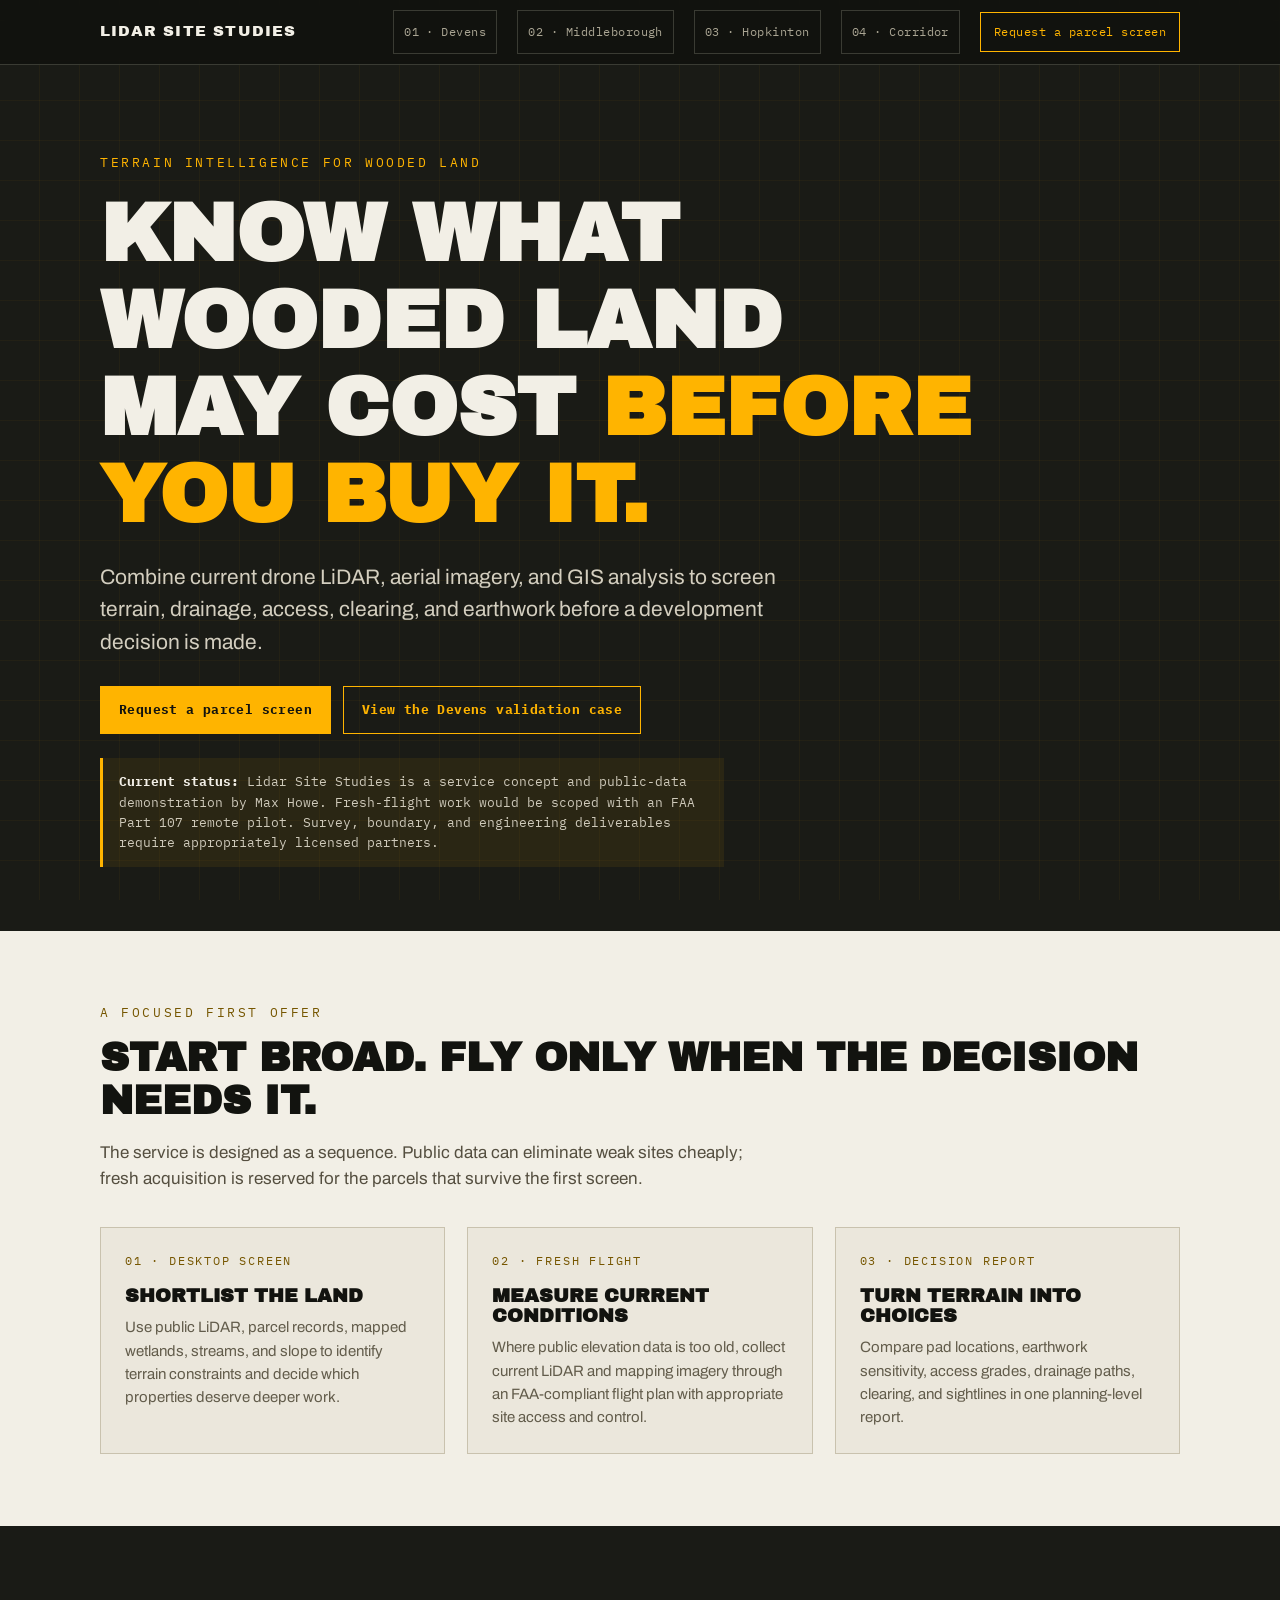
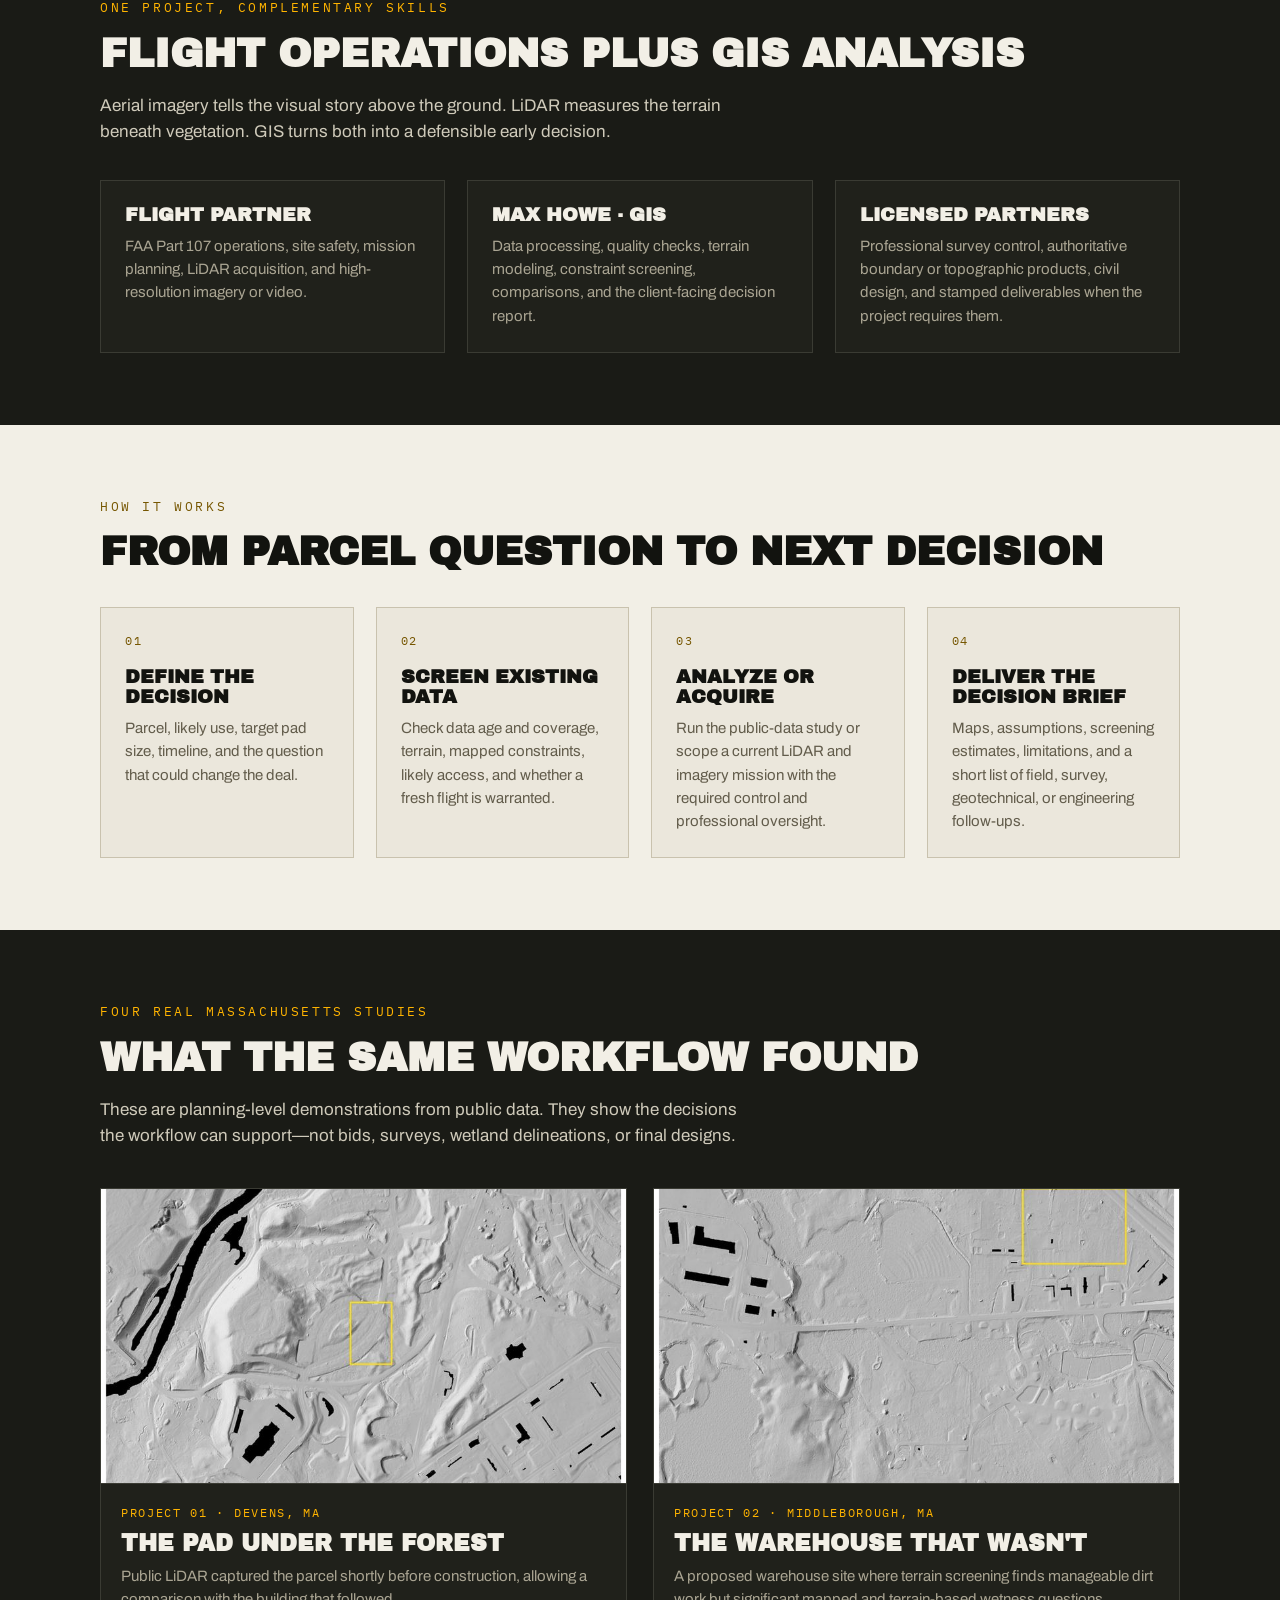
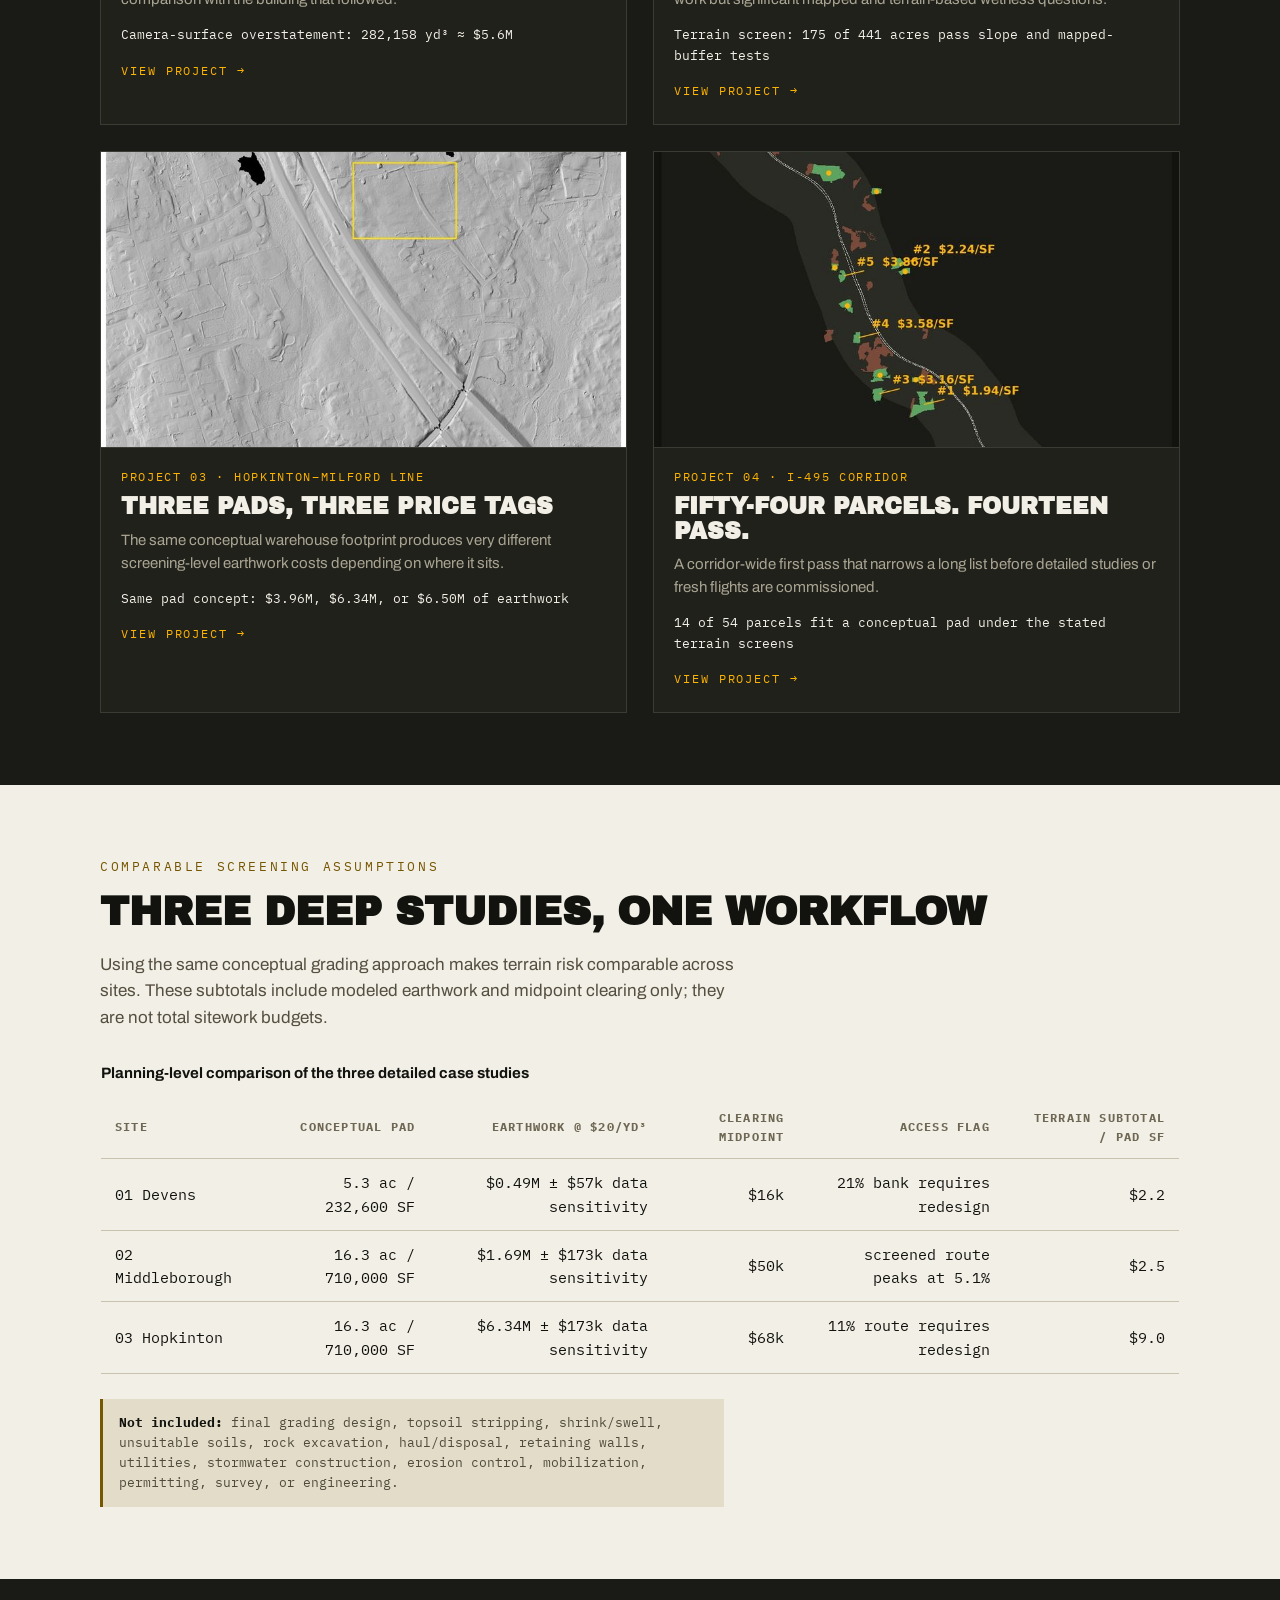
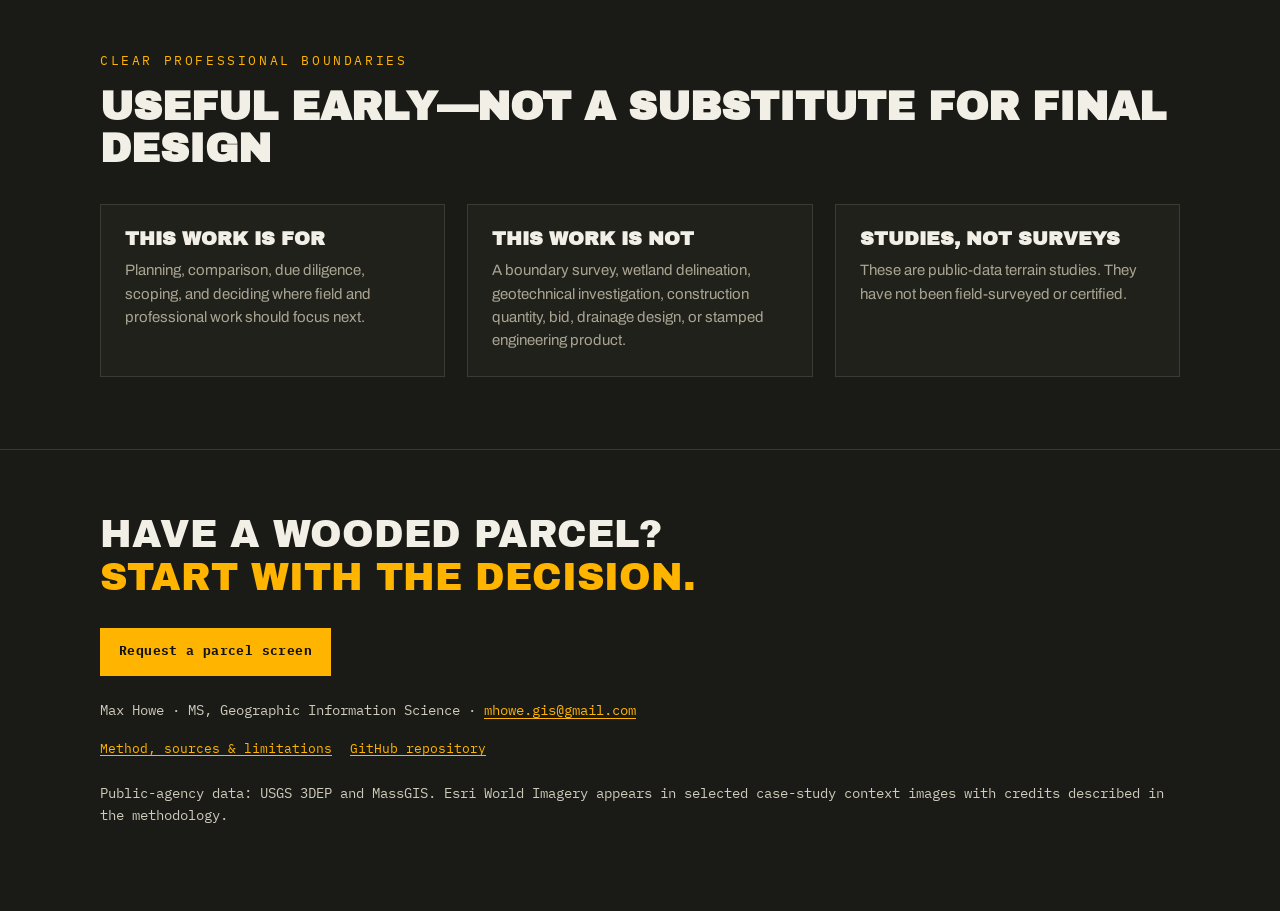
==== index.html @ e1a0b892 "Fix lidar swipe clipping and thumbnail rendering - Clip the lidar pane with pixel insets in pane coo" ====
<!DOCTYPE html>
<html lang="en">
<head>
  <meta charset="utf-8">
  <meta name="viewport" content="width=device-width, initial-scale=1">
  <title>Lidar Site Studies — Terrain Intelligence for Wooded Land</title>
  <meta name="description" content="Planning-level terrain intelligence for wooded Massachusetts parcels: public-data screening, fresh drone LiDAR, and GIS analysis before a land decision.">
  <link rel="canonical" href="https://maxwellhowegis.com/lidar-test/">
  <meta property="og:title" content="Know What Wooded Land May Cost Before You Buy It">
  <meta property="og:description" content="Drone LiDAR, aerial imagery, and GIS analysis for early terrain, drainage, access, clearing, and earthwork decisions.">
  <meta property="og:type" content="website">
  <meta property="og:url" content="https://maxwellhowegis.com/lidar-test/">
  <meta property="og:image" content="https://maxwellhowegis.com/lidar-test/assets/hs_dtm.jpg">
  <meta name="twitter:card" content="summary_large_image">
  <link rel="icon" href="data:image/svg+xml,%3Csvg xmlns='http://www.w3.org/2000/svg' viewBox='0 0 100 100'%3E%3Ctext y='.9em' font-size='90'%3E%E2%9B%B0%EF%B8%8F%3C/text%3E%3C/svg%3E">
  <link rel="preconnect" href="https://fonts.googleapis.com">
  <link rel="preconnect" href="https://fonts.gstatic.com" crossorigin>
  <link href="https://fonts.googleapis.com/css2?family=Archivo+Black&family=Archivo:wght@400;600;700&family=IBM+Plex+Mono:wght@400;500;700&display=swap" rel="stylesheet">
  <link rel="stylesheet" href="site.css">
  <script type="application/ld+json">
  {
    "@context": "https://schema.org",
    "@type": "WebSite",
    "name": "Lidar Site Studies",
    "url": "https://maxwellhowegis.com/lidar-test/",
    "description": "A public-data demonstration of planning-level terrain intelligence for wooded Massachusetts parcels.",
    "author": {"@type": "Person", "name": "Max Howe"}
  }
  </script>
</head>
<body class="site-home">
  <a class="skip-link" href="#main">Skip to main content</a>

  <nav class="projnav" aria-label="Primary navigation">
    <div class="wrap">
      <a class="brand" href="index.html" aria-current="page">LIDAR SITE STUDIES</a>
      <button class="nav-toggle" type="button" aria-expanded="false" aria-controls="primary-links">Menu</button>
      <div class="links" id="primary-links">
        <a href="devens.html">01 · Devens</a>
        <a href="middleboro.html">02 · Middleborough</a>
        <a href="hopkinton.html">03 · Hopkinton</a>
        <a href="p04.html">04 · Corridor</a>
        <a class="nav-cta" href="mailto:mhowe.gis@gmail.com?subject=Lidar%20Site%20Studies%20parcel%20screen">Request a parcel screen</a>
      </div>
    </div>
  </nav>

  <header class="hero">
    <div class="wrap">
      <div class="kicker">Terrain intelligence for wooded land</div>
      <h1>Know what wooded land may cost <span>before you buy it.</span></h1>
      <p class="lede">Combine current drone LiDAR, aerial imagery, and GIS analysis to screen terrain, drainage, access, clearing, and earthwork before a development decision is made.</p>
      <div class="hero-actions">
        <a class="button" href="mailto:mhowe.gis@gmail.com?subject=Lidar%20Site%20Studies%20parcel%20screen">Request a parcel screen</a>
        <a class="button secondary" href="devens.html">View the Devens validation case</a>
      </div>
      <p class="status-note"><strong>Current status:</strong> Lidar Site Studies is a service concept and public-data demonstration by Max Howe. Fresh-flight work would be scoped with an FAA Part 107 remote pilot. Survey, boundary, and engineering deliverables require appropriately licensed partners.</p>
    </div>
  </header>

  <main id="main">
    <section class="paper" id="services">
      <div class="wrap">
        <div class="kicker">A focused first offer</div>
        <h2>Start broad. Fly only when the decision needs it.</h2>
        <p class="section-intro">The service is designed as a sequence. Public data can eliminate weak sites cheaply; fresh acquisition is reserved for the parcels that survive the first screen.</p>
        <div class="service-grid">
          <article class="service">
            <div class="num">01 · DESKTOP SCREEN</div>
            <h3>Shortlist the land</h3>
            <p>Use public LiDAR, parcel records, mapped wetlands, streams, and slope to identify terrain constraints and decide which properties deserve deeper work.</p>
          </article>
          <article class="service">
            <div class="num">02 · FRESH FLIGHT</div>
            <h3>Measure current conditions</h3>
            <p>Where public elevation data is too old, collect current LiDAR and mapping imagery through an FAA-compliant flight plan with appropriate site access and control.</p>
          </article>
          <article class="service">
            <div class="num">03 · DECISION REPORT</div>
            <h3>Turn terrain into choices</h3>
            <p>Compare pad locations, earthwork sensitivity, access grades, drainage paths, clearing, and sightlines in one planning-level report.</p>
          </article>
        </div>
      </div>
    </section>

    <section>
      <div class="wrap">
        <div class="kicker">One project, complementary skills</div>
        <h2>Flight operations plus GIS analysis</h2>
        <p class="section-intro">Aerial imagery tells the visual story above the ground. LiDAR measures the terrain beneath vegetation. GIS turns both into a defensible early decision.</p>
        <div class="team-grid">
          <article class="panel">
            <h3>Flight partner</h3>
            <p>FAA Part 107 operations, site safety, mission planning, LiDAR acquisition, and high-resolution imagery or video.</p>
          </article>
          <article class="panel">
            <h3>Max Howe · GIS</h3>
            <p>Data processing, quality checks, terrain modeling, constraint screening, comparisons, and the client-facing decision report.</p>
          </article>
          <article class="panel">
            <h3>Licensed partners</h3>
            <p>Professional survey control, authoritative boundary or topographic products, civil design, and stamped deliverables when the project requires them.</p>
          </article>
        </div>
      </div>
    </section>

    <section class="paper" id="process">
      <div class="wrap">
        <div class="kicker">How it works</div>
        <h2>From parcel question to next decision</h2>
        <div class="process-grid">
          <article class="process-step"><div class="num">01</div><h3>Define the decision</h3><p>Parcel, likely use, target pad size, timeline, and the question that could change the deal.</p></article>
          <article class="process-step"><div class="num">02</div><h3>Screen existing data</h3><p>Check data age and coverage, terrain, mapped constraints, likely access, and whether a fresh flight is warranted.</p></article>
          <article class="process-step"><div class="num">03</div><h3>Analyze or acquire</h3><p>Run the public-data study or scope a current LiDAR and imagery mission with the required control and professional oversight.</p></article>
          <article class="process-step"><div class="num">04</div><h3>Deliver the decision brief</h3><p>Maps, assumptions, screening estimates, limitations, and a short list of field, survey, geotechnical, or engineering follow-ups.</p></article>
        </div>
      </div>
    </section>

    <section id="cases">
      <div class="wrap">
        <div class="kicker">Four real Massachusetts studies</div>
        <h2>What the same workflow found</h2>
        <p class="section-intro">These are planning-level demonstrations from public data. They show the decisions the workflow can support—not bids, surveys, wetland delineations, or final designs.</p>
        <div class="case-grid">
          <a class="card" href="devens.html">
            <img src="assets/card_devens.jpg" alt="Devens bare-earth hillshade" loading="lazy" width="800" height="643">
            <div class="body"><div class="num">PROJECT 01 · DEVENS, MA</div><h3>The pad under the forest</h3><p>Public LiDAR captured the parcel shortly before construction, allowing a comparison with the building that followed.</p><div class="statline">Camera-surface overstatement: 282,158 yd³ ≈ $5.6M</div><div class="go">VIEW PROJECT →</div></div>
          </a>
          <a class="card" href="middleboro.html">
            <img src="assets/card_middleboro.jpg" alt="Middleborough bare-earth hillshade" loading="lazy" width="800" height="643" style="object-position: 50% 18%">
            <div class="body"><div class="num">PROJECT 02 · MIDDLEBOROUGH, MA</div><h3>The warehouse that wasn't</h3><p>A proposed warehouse site where terrain screening finds manageable dirt work but significant mapped and terrain-based wetness questions.</p><div class="statline">Terrain screen: 175 of 441 acres pass slope and mapped-buffer tests</div><div class="go">VIEW PROJECT →</div></div>
          </a>
          <a class="card" href="hopkinton.html">
            <img src="assets/card_hopkinton.jpg" alt="Hopkinton bare-earth hillshade" loading="lazy" width="800" height="643" style="object-position: 50% 25%">
            <div class="body"><div class="num">PROJECT 03 · HOPKINTON–MILFORD LINE</div><h3>Three pads, three price tags</h3><p>The same conceptual warehouse footprint produces very different screening-level earthwork costs depending on where it sits.</p><div class="statline">Same pad concept: $3.96M, $6.34M, or $6.50M of earthwork</div><div class="go">VIEW PROJECT →</div></div>
          </a>
          <a class="card" href="p04.html">
            <img src="assets/card_p04.jpg" alt="I-495 parcel-screening corridor map" loading="lazy" width="800" height="1021">
            <div class="body"><div class="num">PROJECT 04 · I-495 CORRIDOR</div><h3>Fifty-four parcels. Fourteen pass.</h3><p>A corridor-wide first pass that narrows a long list before detailed studies or fresh flights are commissioned.</p><div class="statline">14 of 54 parcels fit a conceptual pad under the stated terrain screens</div><div class="go">VIEW PROJECT →</div></div>
          </a>
        </div>
      </div>
    </section>

    <section class="paper">
      <div class="wrap">
        <div class="kicker">Comparable screening assumptions</div>
        <h2>Three deep studies, one workflow</h2>
        <p class="section-intro">Using the same conceptual grading approach makes terrain risk comparable across sites. These subtotals include modeled earthwork and midpoint clearing only; they are not total sitework budgets.</p>
        <div class="tablewrap" data-label="Comparison of the three detailed case studies">
          <table>
            <caption>Planning-level comparison of the three detailed case studies</caption>
            <thead><tr><th scope="col">Site</th><th scope="col">Conceptual pad</th><th scope="col">Earthwork @ $20/yd³</th><th scope="col">Clearing midpoint</th><th scope="col">Access flag</th><th scope="col">Terrain subtotal / pad SF</th></tr></thead>
            <tbody>
              <tr><td>01 Devens</td><td>5.3 ac / 232,600 SF</td><td>$0.49M ± $57k data sensitivity</td><td>$16k</td><td>21% bank requires redesign</td><td>$2.2</td></tr>
              <tr><td>02 Middleborough</td><td>16.3 ac / 710,000 SF</td><td>$1.69M ± $173k data sensitivity</td><td>$50k</td><td>screened route peaks at 5.1%</td><td>$2.5</td></tr>
              <tr><td>03 Hopkinton</td><td>16.3 ac / 710,000 SF</td><td>$6.34M ± $173k data sensitivity</td><td>$68k</td><td>11% route requires redesign</td><td>$9.0</td></tr>
            </tbody>
          </table>
        </div>
        <p class="scope-note"><strong>Not included:</strong> final grading design, topsoil stripping, shrink/swell, unsuitable soils, rock excavation, haul/disposal, retaining walls, utilities, stormwater construction, erosion control, mobilization, permitting, survey, or engineering.</p>
      </div>
    </section>

    <section>
      <div class="wrap">
        <div class="kicker">Clear professional boundaries</div>
        <h2>Useful early—not a substitute for final design</h2>
        <div class="boundary-grid">
          <article class="boundary"><h3>This work is for</h3><p>Planning, comparison, due diligence, scoping, and deciding where field and professional work should focus next.</p></article>
          <article class="boundary"><h3>This work is not</h3><p>A boundary survey, wetland delineation, geotechnical investigation, construction quantity, bid, drainage design, or stamped engineering product.</p></article>
          <article class="boundary"><h3>Studies, not surveys</h3><p>These are public-data terrain studies. They have not been field-surveyed or certified.</p></article>
        </div>
      </div>
    </section>
  </main>

  <footer>
    <div class="wrap">
      <p class="cta">Have a wooded parcel? <span class="accent">Start with the decision.</span></p>
      <div class="hero-actions"><a class="button" href="mailto:mhowe.gis@gmail.com?subject=Lidar%20Site%20Studies%20parcel%20screen">Request a parcel screen</a></div>
      <p class="contact">Max Howe · MS, Geographic Information Science · <a href="mailto:mhowe.gis@gmail.com">mhowe.gis@gmail.com</a></p>
      <div class="footer-links"><a href="methodology.html">Method, sources &amp; limitations</a><a href="https://github.com/mapzimus/ground-truth">GitHub repository</a></div>
      <p class="footer-meta">Public-agency data: USGS 3DEP and MassGIS. Esri World Imagery appears in selected case-study context images with credits described in the methodology.</p>
    </div>
  </footer>

  <script src="site.js" defer></script>
</body>
</html>
---- site.css ----
:root {
  --ink: #12130f;
  --ground: #1a1b16;
  --ground-2: #20211b;
  --paper: #f2efe6;
  --paper-2: #e8e3d5;
  --amber: #ffb400;
  --amber-dark: #765600;
  --muted: #aaa593;
  --line: #3a3b33;
  --paper-line: #c9c2ae;
  --cut: #a72c21;
  --fill: #2e6da4;
  --mono: "IBM Plex Mono", monospace;
  --display: "Archivo Black", sans-serif;
  --body: "Archivo", sans-serif;
}

* {
  box-sizing: border-box;
  margin: 0;
  padding: 0;
}

html {
  scroll-behavior: smooth;
}

body {
  min-height: 100vh;
  background: var(--ground);
  color: var(--paper);
  font-family: var(--body);
  font-size: 16px;
  line-height: 1.55;
}

body::before {
  position: fixed;
  inset: 0;
  z-index: -1;
  background:
    repeating-linear-gradient(0deg, transparent 0 39px, rgba(255, 180, 0, 0.045) 39px 40px),
    repeating-linear-gradient(90deg, transparent 0 39px, rgba(255, 180, 0, 0.045) 39px 40px);
  content: "";
  pointer-events: none;
}

img {
  max-width: 100%;
  height: auto;
}

a {
  color: var(--amber);
  text-underline-offset: 0.18em;
}

section.paper a:not(.button) {
  color: var(--amber-dark);
  font-weight: 600;
}

a:hover {
  text-decoration-thickness: 2px;
}

:focus-visible {
  outline: 3px solid var(--amber);
  outline-offset: 4px;
}

.skip-link {
  position: fixed;
  top: 10px;
  left: 10px;
  z-index: 200;
  padding: 10px 14px;
  transform: translateY(-160%);
  background: var(--amber);
  color: var(--ink);
  font-family: var(--mono);
  font-weight: 700;
}

.skip-link:focus {
  transform: translateY(0);
}

.wrap {
  width: min(100%, 1128px);
  margin: 0 auto;
  padding-inline: 24px;
}

.narrow {
  max-width: 760px;
}

.projnav {
  position: sticky;
  top: 0;
  z-index: 50;
  border-bottom: 1px solid var(--line);
  background: rgba(18, 19, 15, 0.97);
  backdrop-filter: blur(10px);
}

.projnav .wrap {
  position: relative;
  display: flex;
  min-height: 64px;
  align-items: center;
  justify-content: space-between;
  gap: 24px;
}

.projnav .brand {
  color: var(--paper);
  font-family: var(--display);
  font-size: 15px;
  letter-spacing: 0.08em;
  line-height: 1.05;
  text-decoration: none;
}

.projnav .links {
  display: flex;
  align-items: center;
  gap: 20px;
}

.projnav .links a {
  display: inline-flex;
  min-height: 44px;
  align-items: center;
  color: var(--muted);
  font-family: var(--mono);
  font-size: 12px;
  letter-spacing: 0.04em;
  text-decoration: none;
  padding: 0 10px;
  border: 1px solid var(--line);
}

.projnav .links a:hover {
  color: var(--paper);
  border-color: var(--amber);
}

.projnav .links a.on {
  color: var(--ink);
  background: var(--amber);
  border-color: var(--amber);
  font-weight: 700;
}

.projnav .links .nav-cta {
  min-height: 40px;
  padding: 0 13px;
  border: 1px solid var(--amber);
  color: var(--amber);
}

.nav-toggle {
  display: none;
  min-width: 44px;
  min-height: 44px;
  border: 1px solid var(--line);
  background: transparent;
  color: var(--paper);
  font-family: var(--mono);
  font-size: 13px;
  cursor: pointer;
}

header,
.hero {
  position: relative;
  overflow: hidden;
  padding: 72px 0 56px;
}

.site-home .hero {
  padding: 88px 0 64px;
}

.kicker,
.eyebrow {
  color: var(--amber);
  font-family: var(--mono);
  font-size: 13px;
  letter-spacing: 0.2em;
  text-transform: uppercase;
}

h1,
h2,
h3 {
  font-family: var(--display);
  line-height: 1.06;
  text-transform: uppercase;
}

h1 {
  max-width: 15ch;
  margin: 18px 0 22px;
  font-size: clamp(42px, 6vw, 72px);
}

.site-home h1 {
  max-width: 16ch;
  font-size: clamp(44px, 6.8vw, 82px);
}

h1 .under,
h1 span,
.accent {
  color: var(--amber);
}

h2 {
  margin: 14px 0 18px;
  font-size: clamp(28px, 3.5vw, 40px);
}

h3 {
  margin-bottom: 10px;
  font-size: 19px;
}

.lede {
  max-width: 58ch;
  color: #d3cebf;
  font-size: clamp(18px, 2vw, 21px);
}

.hero-actions {
  display: flex;
  flex-wrap: wrap;
  gap: 12px;
  margin-top: 28px;
}

.button {
  display: inline-flex;
  min-height: 48px;
  align-items: center;
  justify-content: center;
  padding: 0 18px;
  border: 1px solid var(--amber);
  background: var(--amber);
  color: var(--ink);
  font-family: var(--mono);
  font-size: 13px;
  font-weight: 700;
  letter-spacing: 0.03em;
  text-decoration: none;
}

.button.secondary {
  background: transparent;
  color: var(--amber);
}

.button:hover {
  transform: translateY(-1px);
}

.status-note,
.scope-note {
  max-width: 78ch;
  margin-top: 24px;
  padding: 14px 16px;
  border-left: 3px solid var(--amber);
  background: rgba(255, 180, 0, 0.07);
  color: #cfcaba;
  font-family: var(--mono);
  font-size: 13px;
}

.status-note strong,
.scope-note strong {
  color: var(--paper);
}

section.paper .scope-note {
  border-left-color: var(--amber-dark);
  background: #e3dcc9;
  color: #4f4a3c;
}

section.paper .scope-note strong {
  color: var(--ink);
}

.whofor {
  max-width: 62ch;
  margin-top: 20px;
  color: var(--amber);
  font-family: var(--mono);
  font-size: 14px;
}

.bignum {
  margin: 42px 0 8px;
  color: var(--amber);
  font-family: var(--mono);
  font-size: clamp(44px, 8vw, 96px);
  font-weight: 700;
  letter-spacing: -0.02em;
}

.bignum small {
  display: block;
  max-width: 60ch;
  margin-top: 6px;
  color: #cfcaba;
  font-size: clamp(14px, 2vw, 18px);
  font-weight: 400;
  letter-spacing: 0.05em;
}

.stats {
  display: grid;
  grid-template-columns: repeat(auto-fit, minmax(205px, 1fr));
  margin-top: 52px;
  border-top: 1px solid var(--line);
  border-left: 1px solid var(--line);
}

.stat {
  padding: 20px 18px;
  border-right: 1px solid var(--line);
  border-bottom: 1px solid var(--line);
}

.stat .v {
  color: var(--paper);
  font-family: var(--mono);
  font-size: 25px;
  font-weight: 700;
}

.stat .l {
  margin-top: 4px;
  color: var(--muted);
  font-size: 13px;
}

.stat.hot .v {
  color: var(--amber);
}

section {
  padding: 72px 0;
}

section.paper {
  background: var(--paper);
  color: var(--ink);
}

section.paper .kicker,
section.paper .eyebrow {
  color: var(--amber-dark);
}

.section-intro {
  max-width: 65ch;
  color: #cfcaba;
  font-size: 17px;
}

section.paper .section-intro {
  color: #554f40;
}

.prose {
  max-width: 66ch;
  font-size: 17px;
}

.prose + .prose {
  margin-top: 14px;
}

.grid-3,
.service-grid,
.process-grid,
.boundary-grid,
.team-grid {
  display: grid;
  grid-template-columns: repeat(3, minmax(0, 1fr));
  gap: 22px;
  margin-top: 34px;
}

.process-grid {
  grid-template-columns: repeat(4, minmax(0, 1fr));
}

.panel,
.service,
.process-step,
.boundary {
  padding: 24px;
  border: 1px solid var(--line);
  background: var(--ground-2);
}

section.paper .panel,
section.paper .service,
section.paper .process-step,
section.paper .boundary {
  border-color: var(--paper-line);
  background: #ebe7dc;
}

.panel p,
.service p,
.process-step p,
.boundary p {
  color: var(--muted);
  font-size: 15px;
}

section.paper .panel p,
section.paper .service p,
section.paper .process-step p,
section.paper .boundary p {
  color: #625c4b;
}

.service .num,
.process-step .num {
  margin-bottom: 16px;
  color: var(--amber);
  font-family: var(--mono);
  font-size: 12px;
  letter-spacing: 0.15em;
}

section.paper .service .num,
section.paper .process-step .num {
  color: var(--amber-dark);
}

.case-grid,
.cards {
  display: grid;
  grid-template-columns: repeat(2, minmax(0, 1fr));
  gap: 26px;
  margin-top: 38px;
}

.card {
  display: block;
  overflow: hidden;
  border: 1px solid var(--line);
  background: var(--ground-2);
  color: var(--paper);
  text-decoration: none;
  transition: border-color 0.2s, transform 0.2s;
}

.card:hover {
  transform: translateY(-3px);
  border-color: var(--amber);
}

.card img {
  display: block;
  width: 100%;
  aspect-ratio: 16 / 9;
  border-bottom: 1px solid var(--line);
  object-fit: cover;
}

.card .body {
  padding: 20px 20px 24px;
}

.card .num {
  color: var(--amber);
  font-family: var(--mono);
  font-size: 12px;
  letter-spacing: 0.14em;
}

.card h3 {
  margin: 9px 0;
  font-size: 23px;
}

.card p {
  color: var(--muted);
  font-size: 15px;
}

.card .statline {
  margin-top: 14px;
  color: var(--paper);
  font-family: var(--mono);
  font-size: 13px;
}

.card .go {
  margin-top: 16px;
  font-family: var(--mono);
  font-size: 12px;
  letter-spacing: 0.16em;
  color: var(--amber);
}

.card:hover .go {
  text-decoration: underline;
}

figure {
  margin-top: 34px;
}

figure img {
  display: block;
  width: 100%;
  height: auto;
  border: 1px solid var(--line);
}

section.paper figure img {
  border-color: var(--paper-line);
}

figure img[data-lightbox] {
  cursor: zoom-in;
}

figcaption {
  padding: 10px 2px;
  color: var(--muted);
  font-family: var(--mono);
  font-size: 13px;
}

section.paper figcaption {
  color: #6d6753;
}

.locus {
  display: block;
  width: min(100%, 300px);
  margin-top: 26px;
  border: 1px solid var(--line);
}

.moat {
  display: grid;
  grid-template-columns: repeat(auto-fit, minmax(280px, 1fr));
  gap: 28px;
  margin-top: 36px;
}

.moat figure {
  margin: 0;
}

.swipe {
  position: relative;
  overflow: hidden;
  aspect-ratio: 5 / 4;
  margin-top: 38px;
  border: 1px solid var(--line);
  cursor: ew-resize;
  touch-action: pan-y;
  user-select: none;
}

.swipe .stage {
  position: absolute;
  inset: 0;
}

.swipe .stage > img,
.swipe .top img {
  position: absolute;
  inset: 0;
  width: 100%;
  height: 100%;
  object-fit: cover;
  object-position: var(--focus, 50% 50%);
  pointer-events: none;
}

.swipe .top {
  position: absolute;
  inset: 0;
  overflow: hidden;
}

.swipe .bar {
  position: absolute;
  top: 0;
  bottom: 0;
  width: 2px;
  background: var(--amber);
  pointer-events: none;
}

.swipe .bar::after {
  position: absolute;
  top: 50%;
  left: 50%;
  padding: 9px 11px;
  transform: translate(-50%, -50%);
  border-radius: 24px;
  background: var(--amber);
  color: var(--ink);
  content: "◂ ▸";
  font-size: 14px;
  font-weight: 700;
  white-space: nowrap;
}

.tag {
  position: absolute;
  top: 12px;
  padding: 5px 10px;
  background: rgba(18, 19, 15, 0.86);
  color: var(--paper);
  font-family: var(--mono);
  font-size: 12px;
  letter-spacing: 0.12em;
  pointer-events: none;
}

.tag.left { left: 12px; }
.tag.right {
  right: 12px;
  background: rgba(255, 180, 0, 0.94);
  color: var(--ink);
}

.fsbtn {
  position: absolute;
  right: 12px;
  bottom: 12px;
  z-index: 5;
  min-width: 46px;
  min-height: 46px;
  border: 1px solid #5b5c51;
  background: rgba(18, 19, 15, 0.9);
  color: var(--paper);
  font-family: var(--mono);
  font-size: 18px;
  cursor: pointer;
}

.swipe.fs {
  position: fixed;
  inset: 0;
  z-index: 98;
  height: 100dvh;
  margin: 0;
  border: 0;
  background: #000;
}

.site-picks {
  display: flex;
  flex-wrap: wrap;
  gap: 8px;
  margin-top: 28px;
}

.site-picks button {
  min-height: 40px;
  padding: 0 12px;
  border: 1px solid var(--line);
  background: transparent;
  color: var(--paper);
  font-family: var(--mono);
  font-size: 12px;
  cursor: pointer;
}

.site-picks button.on,
.rank-card.on {
  border-color: var(--amber);
  background: rgba(255, 180, 0, 0.12);
}

.rank-card {
  cursor: pointer;
}

.rank-card img {
  display: block;
  width: 100%;
  height: 88px;
  margin-bottom: 12px;
  border: 1px solid var(--paper-line);
  object-fit: cover;
}

.map-swipe {
  position: relative;
  overflow: hidden;
  aspect-ratio: 5 / 4;
  margin-top: 22px;
  border: 1px solid var(--line);
  background: #111;
}

.map-swipe.fs {
  position: fixed;
  inset: 0;
  z-index: 98;
  height: 100dvh;
  margin: 0;
  border: 0;
  aspect-ratio: auto;
  background: #000;
}

.map-swipe .p04-map,
.map-swipe .map-fallback {
  position: absolute;
  inset: 0;
  width: 100%;
  height: 100%;
}

.map-swipe .map-fallback {
  object-fit: cover;
}

.map-swipe .p04-map {
  z-index: 1;
}

.map-swipe .tag,
.map-swipe .fsbtn {
  z-index: 7;
}

.map-swipe .bar {
  position: absolute;
  top: 0;
  bottom: 0;
  z-index: 6;
  width: 2px;
  background: var(--amber);
  cursor: ew-resize;
  touch-action: none;
}

.map-swipe .bar::before {
  position: absolute;
  inset: 0 -16px;
  content: "";
}

.map-swipe .bar::after {
  position: absolute;
  top: 50%;
  left: 50%;
  padding: 9px 11px;
  transform: translate(-50%, -50%);
  border-radius: 24px;
  background: var(--amber);
  color: var(--ink);
  content: "◂ ▸";
  font-size: 14px;
  font-weight: 700;
  white-space: nowrap;
  pointer-events: none;
}

.map-swipe .leaflet-container {
  font-family: var(--body);
  background: #111;
}

.map-swipe .leaflet-top {
  top: 46px;
}

.map-swipe .leaflet-control-attribution {
  max-width: min(100%, 52ch);
  background: rgba(18, 19, 15, 0.82);
  color: #cfcaba;
  font-family: var(--mono);
  font-size: 10px;
}

.map-swipe .leaflet-control-attribution a {
  color: var(--amber);
}

.map-status {
  margin-top: 12px;
  color: var(--muted);
  font-family: var(--mono);
  font-size: 13px;
}

.fail-jump {
  display: flex;
  flex-wrap: wrap;
  gap: 10px 16px;
  align-items: center;
  margin-top: 16px;
  color: var(--muted);
  font-family: var(--mono);
  font-size: 13px;
}

.fail-jump select {
  min-height: 40px;
  min-width: min(100%, 280px);
  padding: 0 10px;
  border: 1px solid var(--line);
  background: var(--ground-2);
  color: var(--paper);
  font-family: var(--mono);
  font-size: 13px;
}

.fail-card {
  cursor: pointer;
}

.fail-card img {
  display: block;
  width: 100%;
  border: 1px solid var(--line);
}

.fail-card h3 {
  margin-top: 12px;
  font-size: 18px;
}

.fail-card p {
  margin-top: 8px;
  color: var(--muted);
}

tr[data-p04-id] {
  cursor: pointer;
}

.tablewrap {
  max-width: 100%;
  margin-top: 30px;
  overflow-x: auto;
  border: 1px solid transparent;
}

.tablewrap:focus-visible {
  border-color: var(--amber);
}

table {
  width: 100%;
  min-width: 580px;
  border-collapse: collapse;
  font-size: 15px;
}

caption {
  padding: 0 0 12px;
  font-weight: 700;
  text-align: left;
}

th,
td {
  padding: 12px 14px;
  border-bottom: 1px solid var(--paper-line);
  text-align: right;
}

th:first-child,
td:first-child {
  text-align: left;
}

thead th {
  color: #6d6753;
  font-family: var(--mono);
  font-size: 12px;
  letter-spacing: 0.1em;
  text-transform: uppercase;
}

td {
  font-family: var(--mono);
}

tr.ours td {
  background: #fff8e0;
  font-weight: 700;
}

tr.delta td {
  color: var(--cut);
  font-weight: 700;
}

.dark-table th,
.dark-table td {
  border-color: var(--line);
}

.dark-table thead th {
  color: var(--muted);
}

.table-foot {
  max-width: 82ch;
  margin-top: 14px;
  color: var(--muted);
  font-family: var(--mono);
  font-size: 12px;
}

.ranking-cards {
  display: grid;
  grid-template-columns: repeat(5, minmax(0, 1fr));
  gap: 12px;
  margin-top: 28px;
}

.rank-card {
  padding: 18px;
  border: 1px solid var(--paper-line);
  background: #ebe7dc;
}

.rank-card:first-child {
  background: #fff8e0;
}

.rank-card .rank {
  color: var(--amber-dark);
  font-family: var(--mono);
  font-size: 12px;
  font-weight: 700;
}

.rank-card h3 {
  margin: 10px 0 6px;
  font-size: 17px;
}

.rank-card p {
  color: #625c4b;
  font-family: var(--mono);
  font-size: 12px;
}

.rank-card strong,
.rank-card span {
  display: block;
}

.rank-card strong {
  margin-top: 14px;
  color: var(--ink);
  font-family: var(--display);
  font-size: 18px;
}

.rank-card span {
  margin-top: 5px;
  color: #625c4b;
  font-family: var(--mono);
  font-size: 11px;
  line-height: 1.45;
}

.full-ranking {
  margin-top: 24px;
}

.full-ranking > summary {
  display: inline-flex;
  min-height: 46px;
  align-items: center;
  padding: 0 16px;
  border: 1px solid #8d846d;
  color: var(--ink);
  font-family: var(--mono);
  font-size: 13px;
  font-weight: 700;
  cursor: pointer;
}

ol.method {
  max-width: 68ch;
  margin: 26px 0 0 20px;
  font-size: 16px;
}

ol.method li {
  margin-bottom: 14px;
  padding-left: 6px;
}

ol.method b {
  font-family: var(--mono);
}

.note {
  max-width: 72ch;
  margin-top: 28px;
  padding: 10px 14px;
  border-left: 3px solid var(--amber);
  color: var(--muted);
  font-family: var(--mono);
  font-size: 13px;
}

section.paper .note {
  color: #6d6753;
}

.citation-list {
  display: grid;
  gap: 18px;
  max-width: 80ch;
  margin-top: 28px;
}

.citation-list li {
  margin-left: 20px;
  padding-left: 4px;
}

footer {
  padding: 64px 0 84px;
  border-top: 1px solid var(--line);
}

footer .cta {
  max-width: 24ch;
  font-family: var(--display);
  font-size: clamp(25px, 3.4vw, 38px);
  line-height: 1.12;
  text-transform: uppercase;
}

footer .cta span {
  color: var(--amber);
}

footer .contact,
.footer-meta {
  margin-top: 24px;
  color: #cfcaba;
  font-family: var(--mono);
  font-size: 14px;
}

.footer-links {
  display: flex;
  flex-wrap: wrap;
  gap: 8px 18px;
  margin-top: 18px;
  font-family: var(--mono);
  font-size: 13px;
}

.lightbox {
  position: fixed;
  inset: 0;
  z-index: 100;
  display: none;
  padding: 64px 20px 24px;
  align-items: center;
  justify-content: center;
  background: rgba(10, 10, 8, 0.96);
}

.lightbox.open {
  display: flex;
}

.lightbox-inner {
  display: flex;
  width: 100%;
  height: 100%;
  flex-direction: column;
  align-items: center;
  justify-content: center;
  gap: 12px;
}

.lightbox img {
  max-width: 96vw;
  max-height: 78vh;
  border: 1px solid var(--line);
  touch-action: none;
}

.lightbox .cap {
  max-width: 88ch;
  color: #cfcaba;
  font-family: var(--mono);
  font-size: 13px;
  text-align: center;
}

.lightbox-close {
  position: absolute;
  top: 12px;
  right: 12px;
  min-width: 48px;
  min-height: 48px;
  border: 1px solid var(--line);
  background: var(--ground);
  color: var(--paper);
  font-size: 20px;
  cursor: pointer;
}

@media (max-width: 900px) {
  .grid-3,
  .service-grid,
  .process-grid,
  .boundary-grid,
  .team-grid {
    grid-template-columns: 1fr;
  }

  .ranking-cards {
    grid-template-columns: repeat(2, minmax(0, 1fr));
  }
}

@media (max-width: 760px) {
  .wrap {
    padding-inline: 20px;
  }

  .nav-toggle {
    display: inline-flex;
    align-items: center;
    justify-content: center;
  }

  .projnav .links {
    position: absolute;
    top: 100%;
    right: 0;
    left: 0;
    display: none;
    padding: 10px 20px 18px;
    flex-direction: column;
    align-items: stretch;
    gap: 2px;
    border-bottom: 1px solid var(--line);
    background: rgba(18, 19, 15, 0.99);
  }

  .projnav .links.open {
    display: flex;
  }

  .projnav .links a {
    min-height: 46px;
    border: none;
    border-bottom: 1px solid rgba(58, 59, 51, 0.6);
  }

  .projnav .links .nav-cta {
    justify-content: center;
    margin-top: 8px;
    border: 1px solid var(--amber);
  }

  header,
  .hero,
  .site-home .hero {
    padding: 52px 0 44px;
  }

  h1,
  .site-home h1 {
    max-width: 100%;
    font-size: clamp(36px, 10.5vw, 50px);
  }

  h2 {
    font-size: clamp(27px, 8vw, 35px);
  }

  .lede {
    font-size: 17px;
  }

  section {
    padding: 52px 0;
  }

  .case-grid,
  .cards {
    grid-template-columns: 1fr;
  }

  .card h3 {
    font-size: 21px;
  }

  .bignum {
    font-size: clamp(42px, 15vw, 64px);
  }

  .swipe,
  .map-swipe {
    height: min(62vh, 520px);
    aspect-ratio: auto;
  }

  .map-swipe.fs,
  .swipe.fs {
    height: 100dvh;
  }

  .tag {
    max-width: 45%;
    font-size: 10px;
    letter-spacing: 0.08em;
  }

  .tablewrap::before {
    display: block;
    position: sticky;
    left: 0;
    width: max-content;
    margin: 0 0 10px;
    color: #6d6753;
    content: attr(data-scroll-hint);
    font-family: var(--mono);
    font-size: 11px;
  }

  .ranking-cards {
    grid-template-columns: 1fr;
  }

  .locus {
    width: min(100%, 210px);
  }

  footer {
    padding: 52px 0 64px;
  }
}

@media (prefers-reduced-motion: reduce) {
  html {
    scroll-behavior: auto;
  }

  *,
  *::before,
  *::after {
    scroll-behavior: auto !important;
    transition: none !important;
  }
}
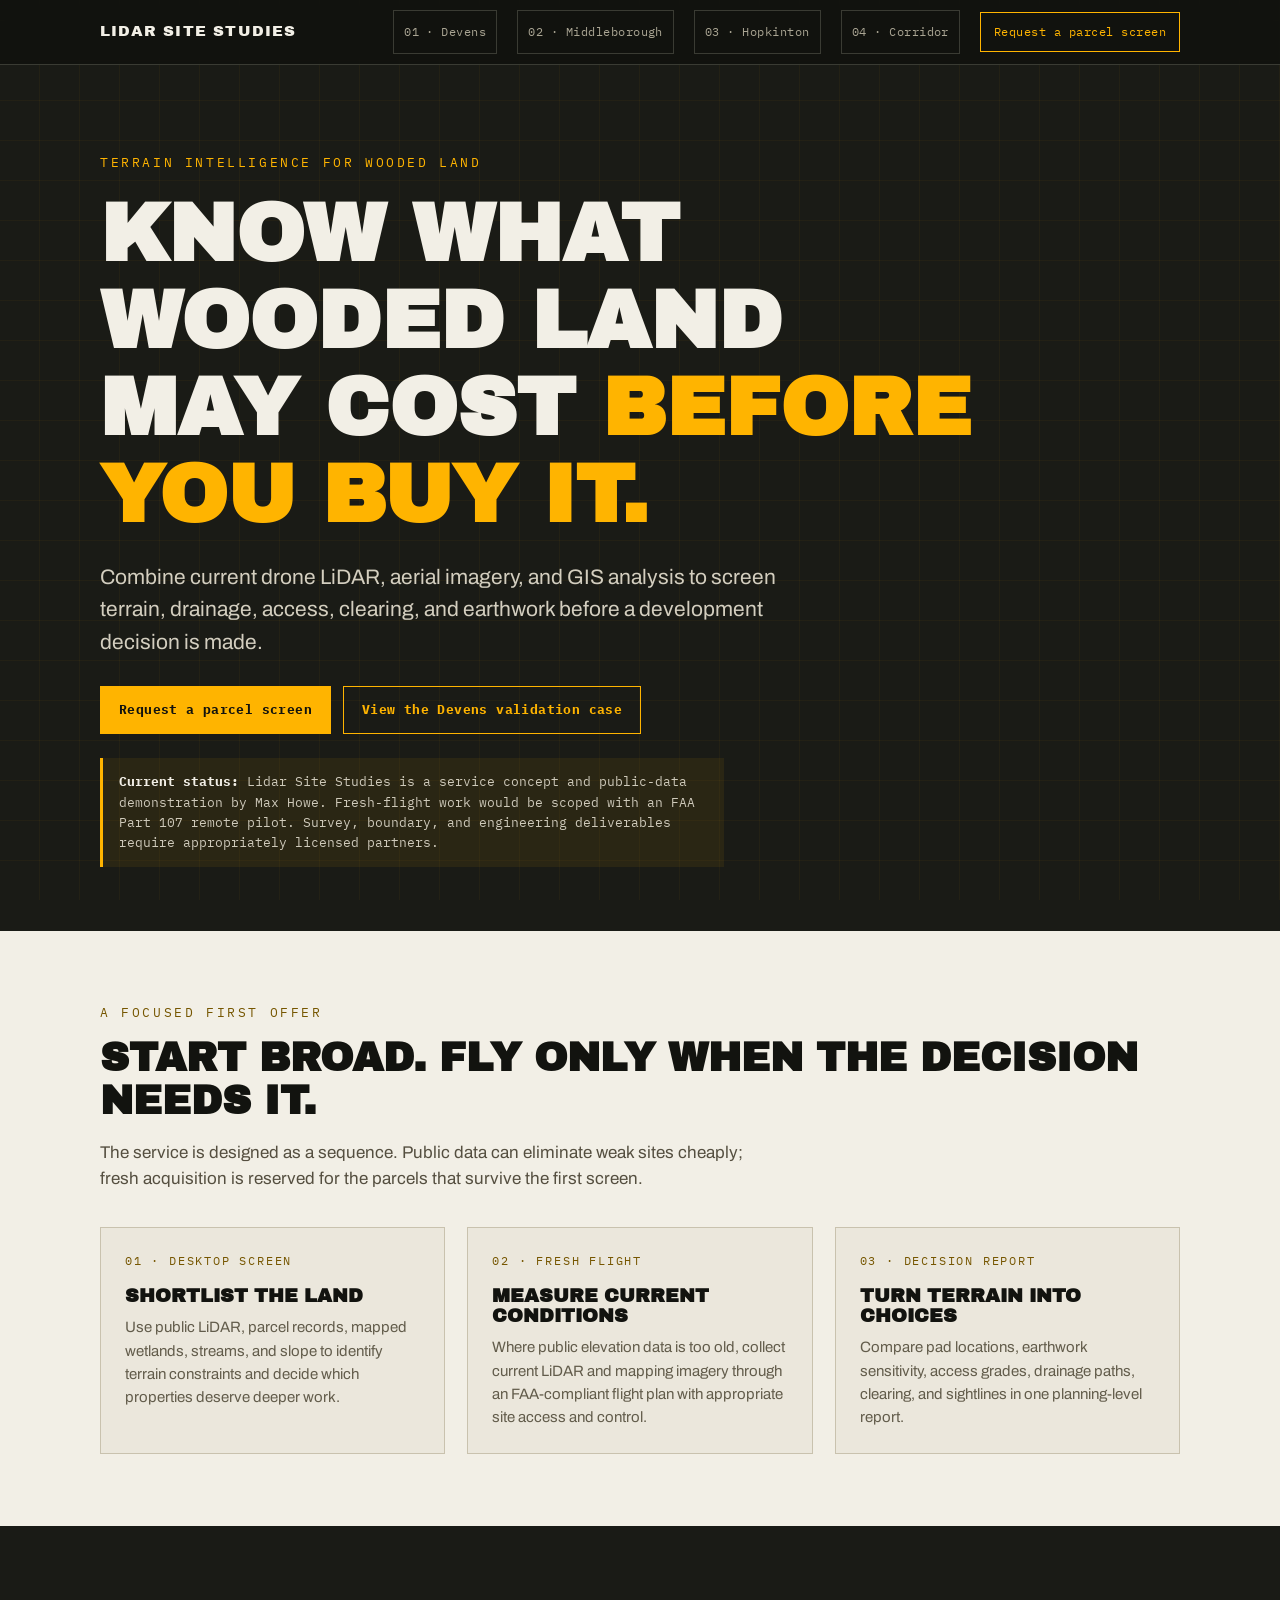
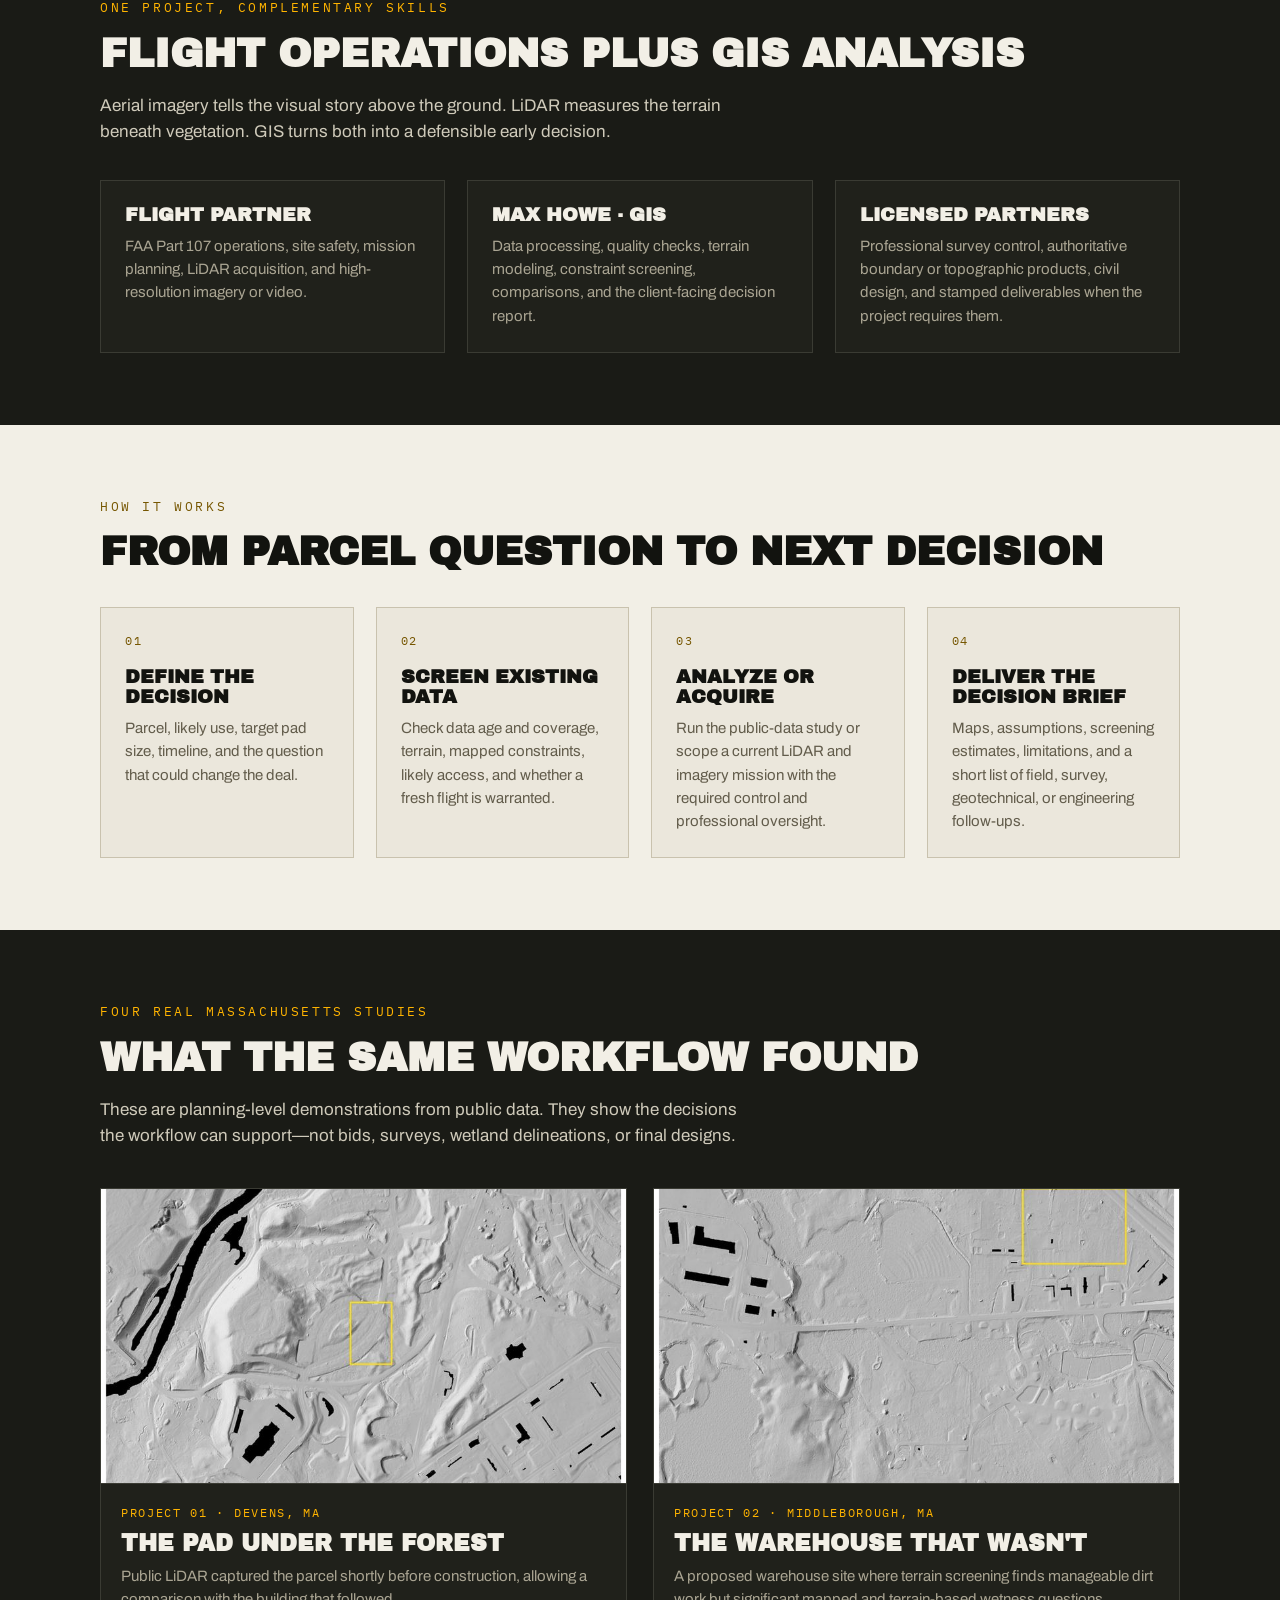
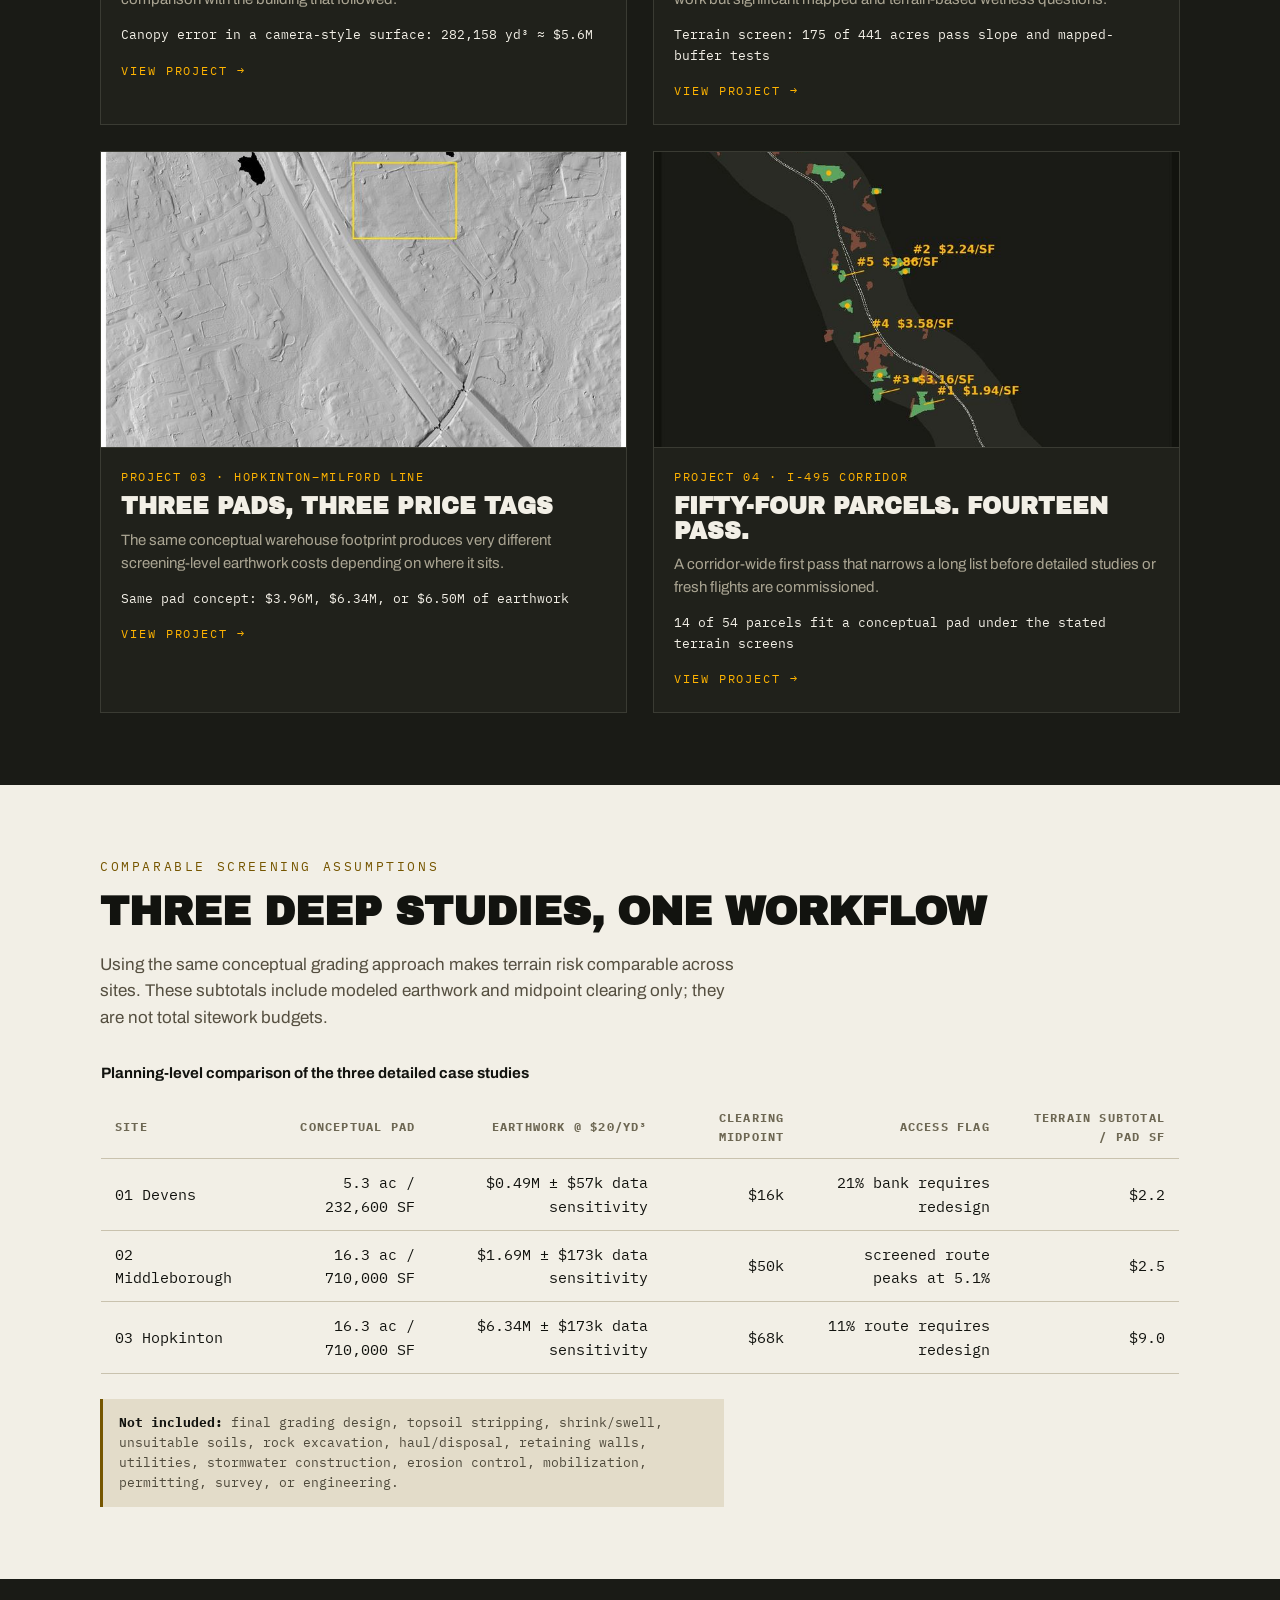
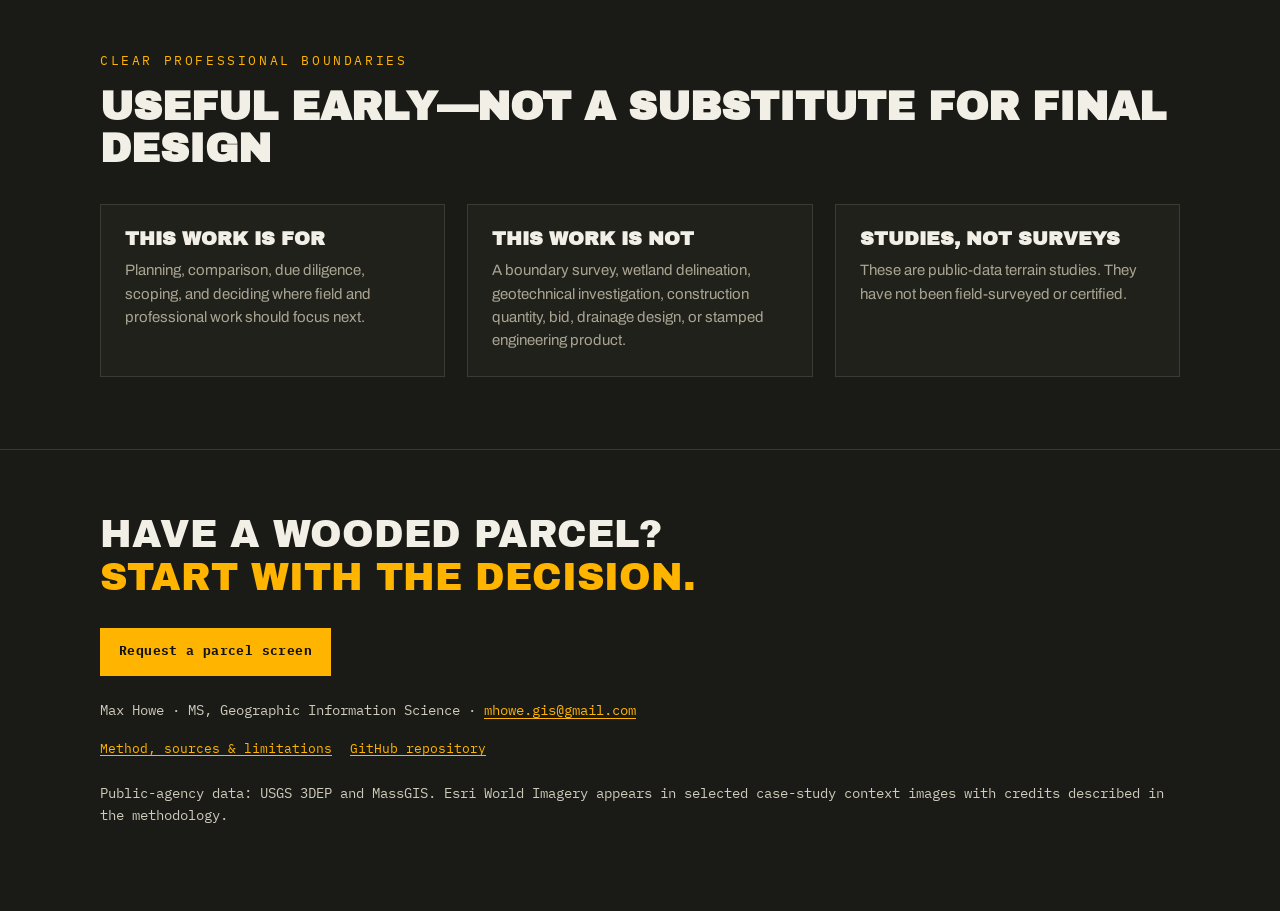
==== commit c8557364: "Reframe treetop-surface dollar figures as canopy error, not savings The old copy implied a camera su" ====
--- a/index.html
+++ b/index.html
@@ -127,7 +127,7 @@
         <div class="case-grid">
           <a class="card" href="devens.html">
             <img src="assets/card_devens.jpg" alt="Devens bare-earth hillshade" loading="lazy" width="800" height="643">
-            <div class="body"><div class="num">PROJECT 01 · DEVENS, MA</div><h3>The pad under the forest</h3><p>Public LiDAR captured the parcel shortly before construction, allowing a comparison with the building that followed.</p><div class="statline">Camera-surface overstatement: 282,158 yd³ ≈ $5.6M</div><div class="go">VIEW PROJECT →</div></div>
+            <div class="body"><div class="num">PROJECT 01 · DEVENS, MA</div><h3>The pad under the forest</h3><p>Public LiDAR captured the parcel shortly before construction, allowing a comparison with the building that followed.</p><div class="statline">Canopy error in a camera-style surface: 282,158 yd³ ≈ $5.6M</div><div class="go">VIEW PROJECT →</div></div>
           </a>
           <a class="card" href="middleboro.html">
             <img src="assets/card_middleboro.jpg" alt="Middleborough bare-earth hillshade" loading="lazy" width="800" height="643" style="object-position: 50% 18%">
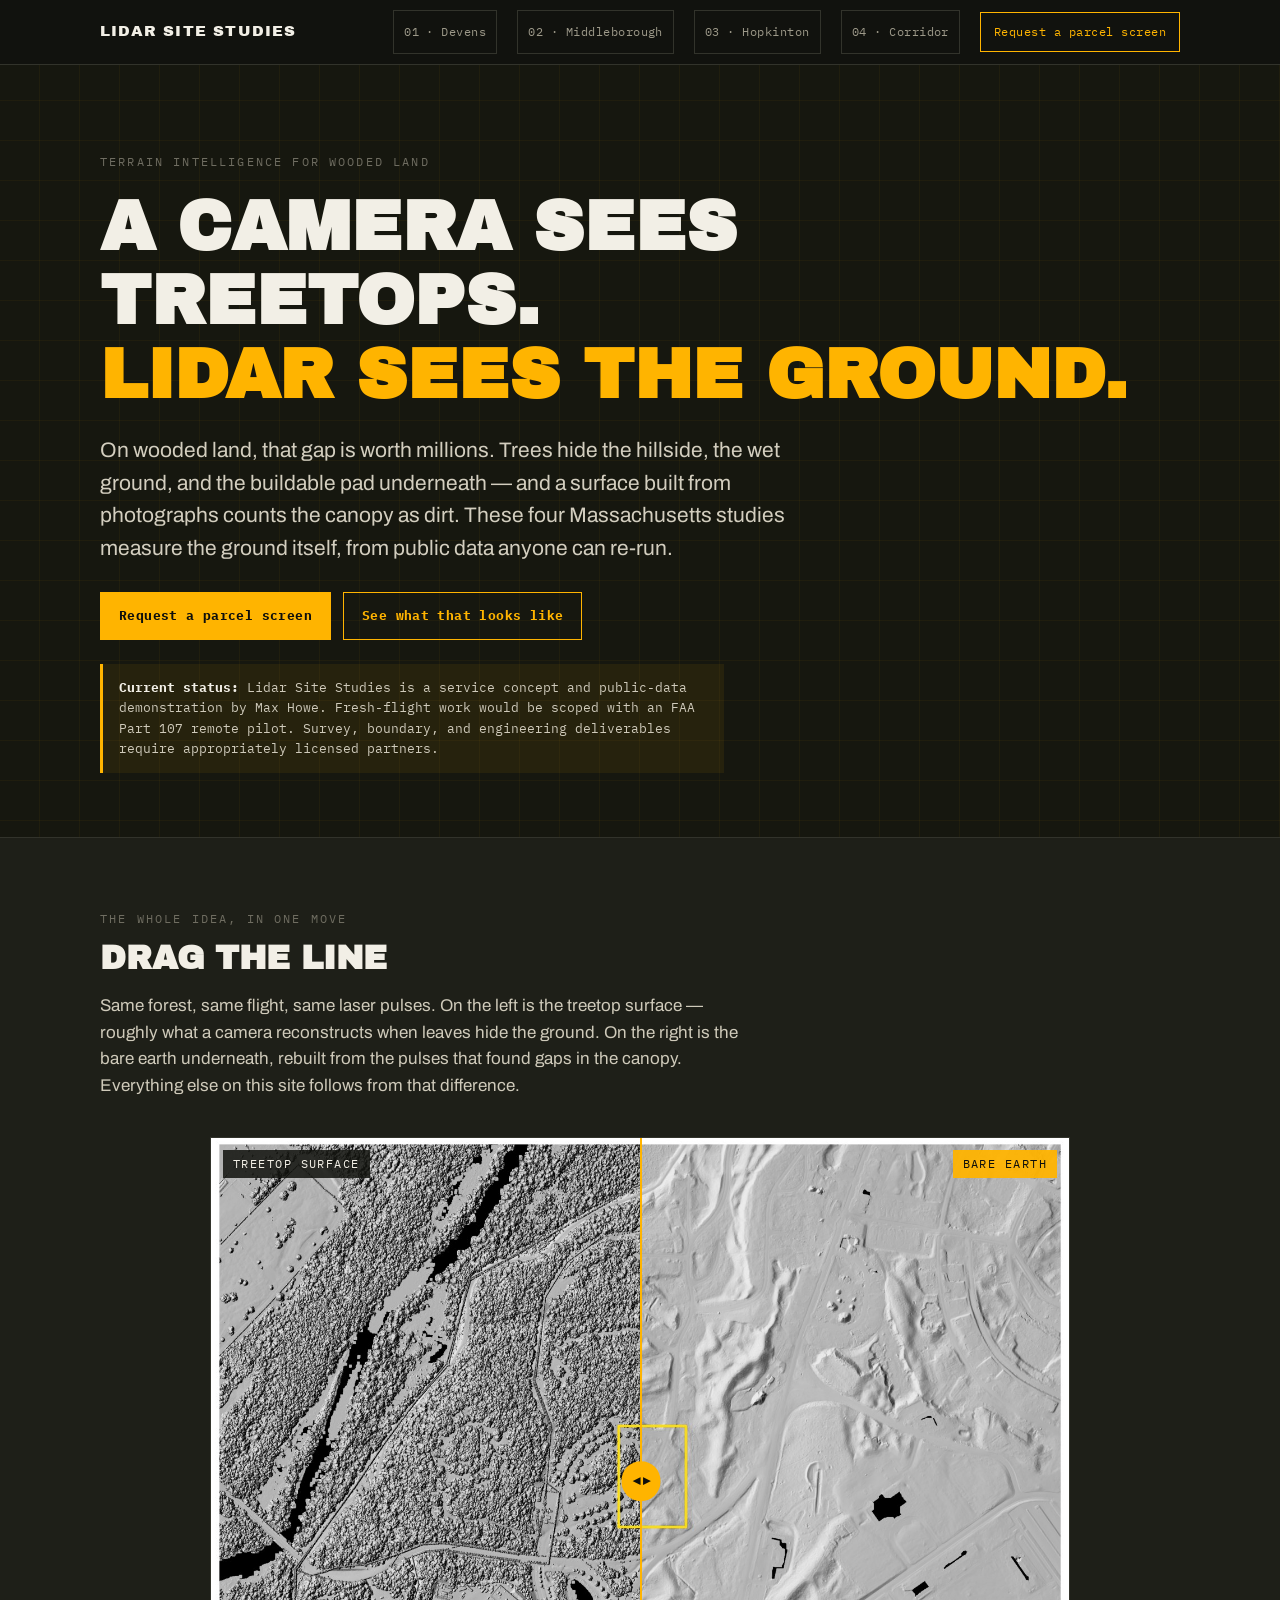
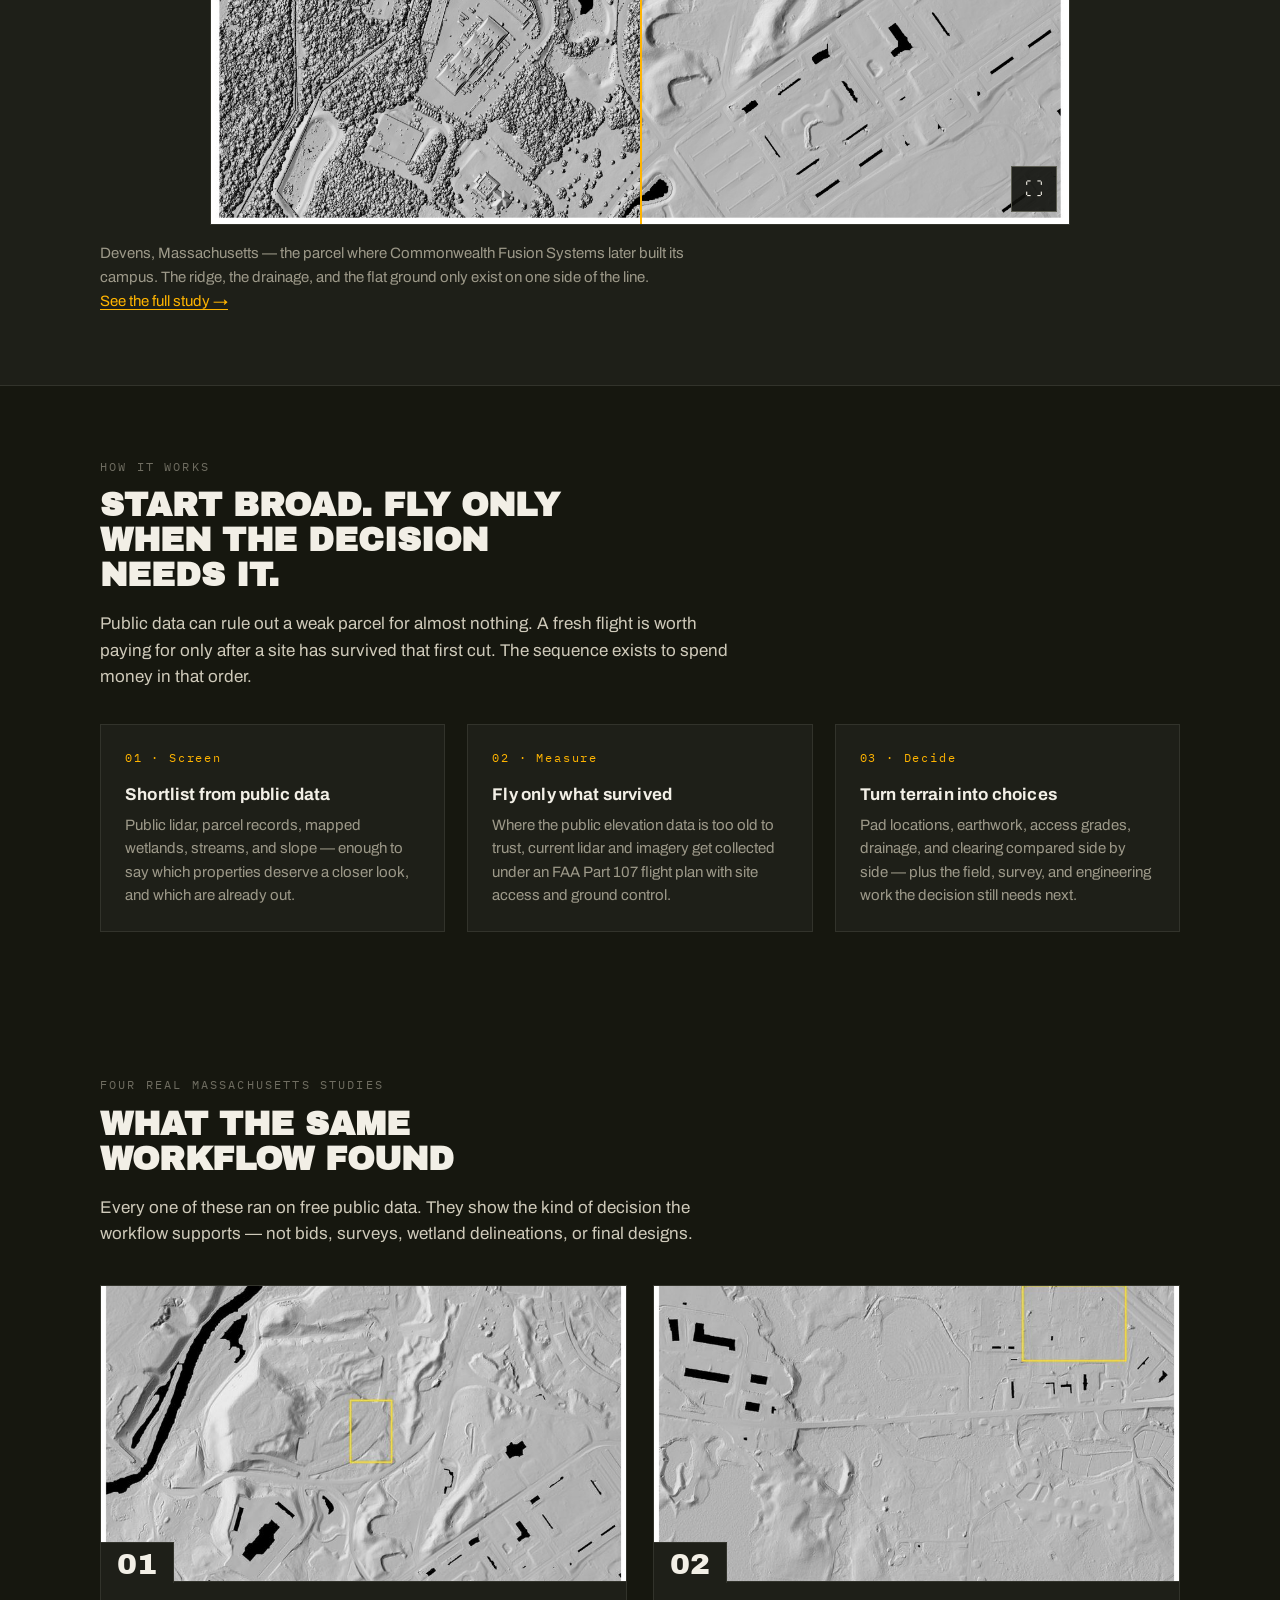
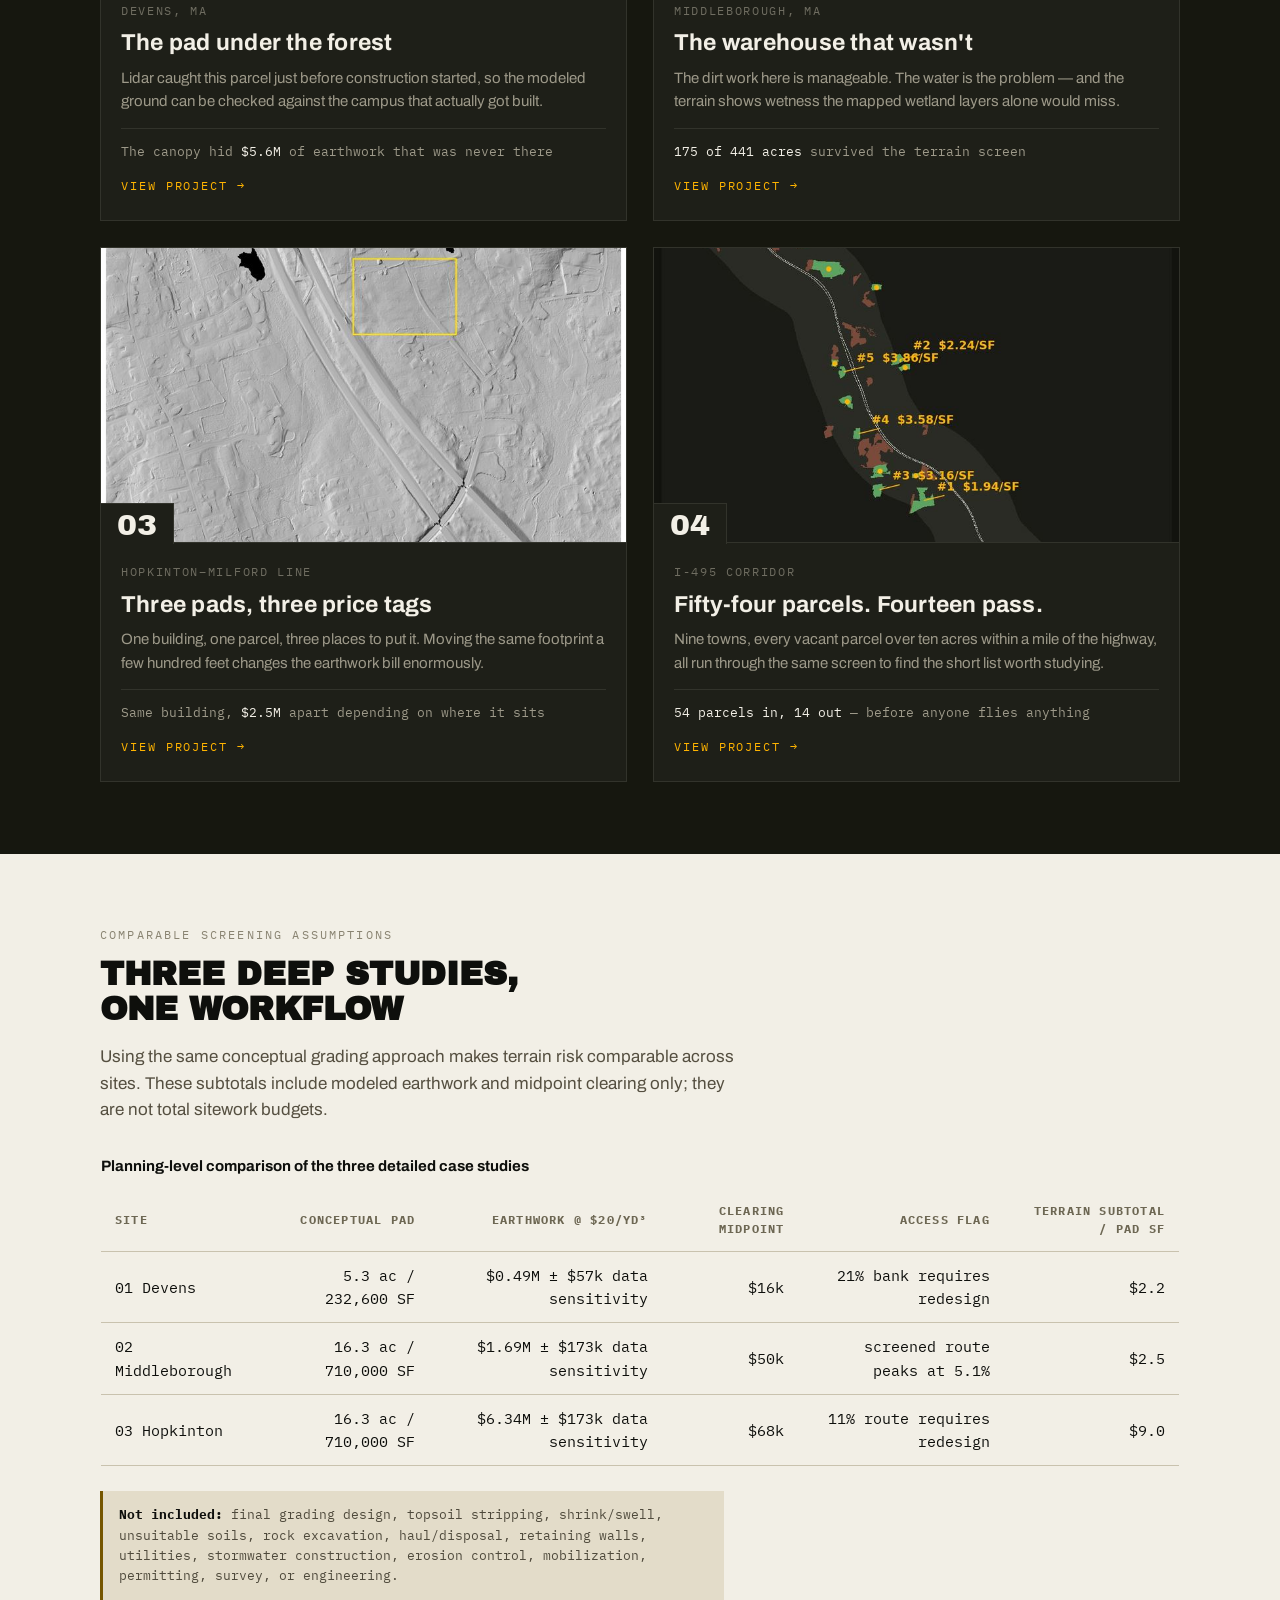
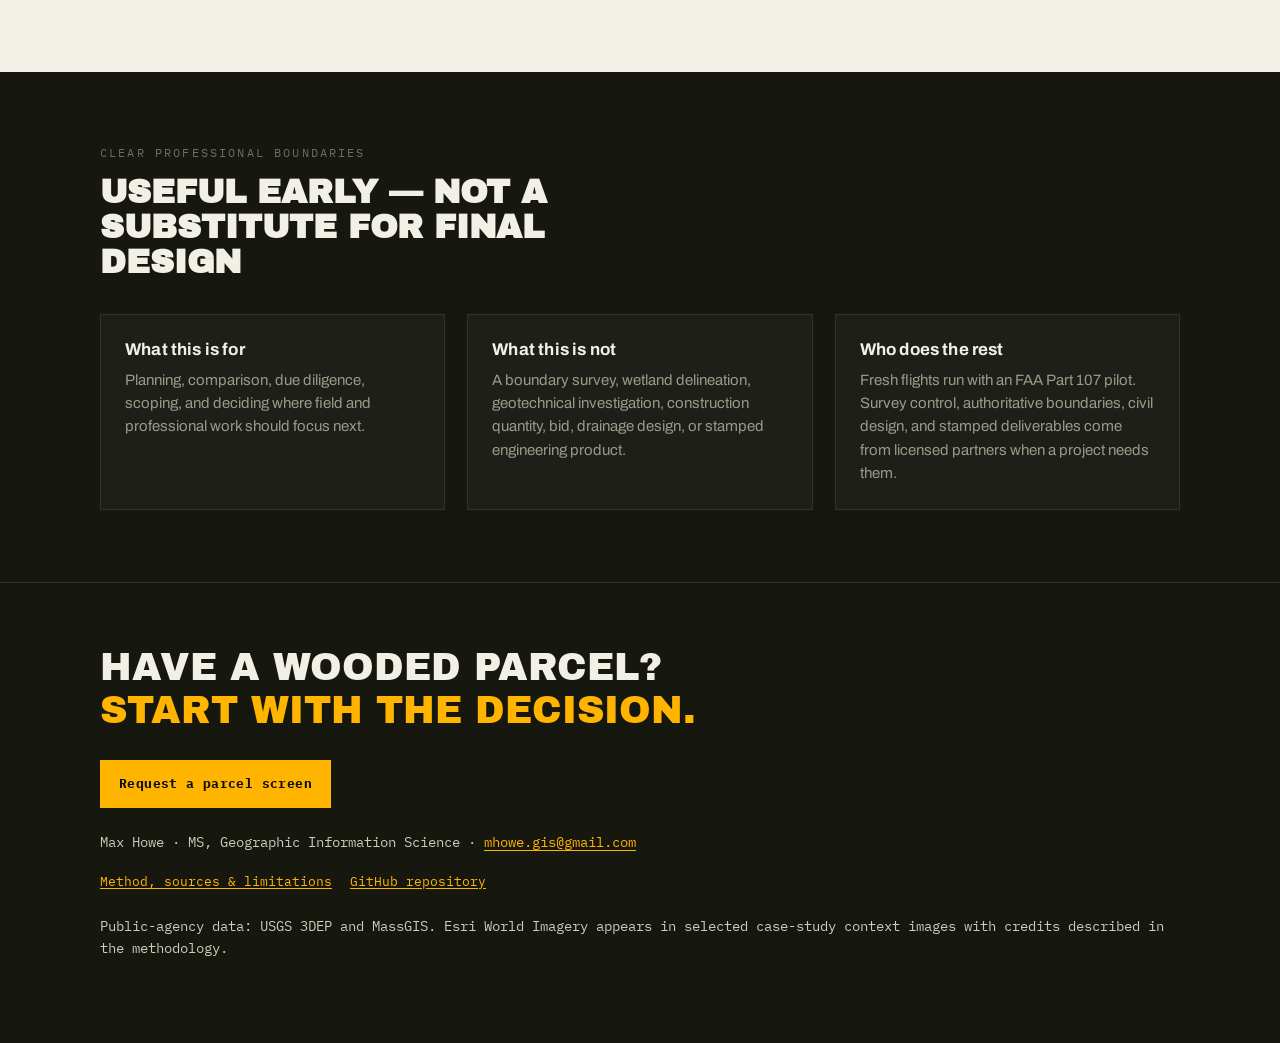
==== commit 33a0358b: "Overhaul: lead with the idea, calm the palette, rank the type The site never stated its own premise." ====
--- a/index.html
+++ b/index.html
@@ -48,73 +48,57 @@
   <header class="hero">
     <div class="wrap">
       <div class="kicker">Terrain intelligence for wooded land</div>
-      <h1>Know what wooded land may cost <span>before you buy it.</span></h1>
-      <p class="lede">Combine current drone LiDAR, aerial imagery, and GIS analysis to screen terrain, drainage, access, clearing, and earthwork before a development decision is made.</p>
+      <h1>A camera sees treetops.<br><span>Lidar sees the ground.</span></h1>
+      <p class="lede">On wooded land, that gap is worth millions. Trees hide the hillside, the wet ground, and the buildable pad underneath — and a surface built from photographs counts the canopy as dirt. These four Massachusetts studies measure the ground itself, from public data anyone can re-run.</p>
       <div class="hero-actions">
         <a class="button" href="mailto:mhowe.gis@gmail.com?subject=Lidar%20Site%20Studies%20parcel%20screen">Request a parcel screen</a>
-        <a class="button secondary" href="devens.html">View the Devens validation case</a>
+        <a class="button secondary" href="#proof">See what that looks like</a>
       </div>
       <p class="status-note"><strong>Current status:</strong> Lidar Site Studies is a service concept and public-data demonstration by Max Howe. Fresh-flight work would be scoped with an FAA Part 107 remote pilot. Survey, boundary, and engineering deliverables require appropriately licensed partners.</p>
     </div>
   </header>
 
   <main id="main">
-    <section class="paper" id="services">
+    <section class="raised" id="proof">
       <div class="wrap">
-        <div class="kicker">A focused first offer</div>
-        <h2>Start broad. Fly only when the decision needs it.</h2>
-        <p class="section-intro">The service is designed as a sequence. Public data can eliminate weak sites cheaply; fresh acquisition is reserved for the parcels that survive the first screen.</p>
-        <div class="service-grid">
-          <article class="service">
-            <div class="num">01 · DESKTOP SCREEN</div>
-            <h3>Shortlist the land</h3>
-            <p>Use public LiDAR, parcel records, mapped wetlands, streams, and slope to identify terrain constraints and decide which properties deserve deeper work.</p>
-          </article>
-          <article class="service">
-            <div class="num">02 · FRESH FLIGHT</div>
-            <h3>Measure current conditions</h3>
-            <p>Where public elevation data is too old, collect current LiDAR and mapping imagery through an FAA-compliant flight plan with appropriate site access and control.</p>
-          </article>
-          <article class="service">
-            <div class="num">03 · DECISION REPORT</div>
-            <h3>Turn terrain into choices</h3>
-            <p>Compare pad locations, earthwork sensitivity, access grades, drainage paths, clearing, and sightlines in one planning-level report.</p>
-          </article>
+        <div class="kicker">The whole idea, in one move</div>
+        <h2>Drag the line</h2>
+        <p class="section-intro">Same forest, same flight, same laser pulses. On the left is the treetop surface — roughly what a camera reconstructs when leaves hide the ground. On the right is the bare earth underneath, rebuilt from the pulses that found gaps in the canopy. Everything else on this site follows from that difference.</p>
+        <div class="swipe" style="--focus:51% 49%">
+          <div class="stage">
+            <img src="assets/hs_dtm.jpg" alt="Bare-earth lidar hillshade of the Devens parcel" width="1530" height="1230">
+            <div class="top"><img src="assets/hs_dsm.jpg" alt="Treetop canopy surface of the same parcel" width="1530" height="1230"></div>
+            <div class="bar"></div>
+          </div>
+          <div class="tag left">TREETOP SURFACE</div>
+          <div class="tag right">BARE EARTH</div>
+          <button class="fsbtn" type="button" aria-label="Toggle fullscreen">⛶</button>
         </div>
+        <p class="proof-caption">Devens, Massachusetts — the parcel where Commonwealth Fusion Systems later built its campus. The ridge, the drainage, and the flat ground only exist on one side of the line. <a href="devens.html">See the full study →</a></p>
       </div>
     </section>
 
-    <section>
-      <div class="wrap">
-        <div class="kicker">One project, complementary skills</div>
-        <h2>Flight operations plus GIS analysis</h2>
-        <p class="section-intro">Aerial imagery tells the visual story above the ground. LiDAR measures the terrain beneath vegetation. GIS turns both into a defensible early decision.</p>
-        <div class="team-grid">
-          <article class="panel">
-            <h3>Flight partner</h3>
-            <p>FAA Part 107 operations, site safety, mission planning, LiDAR acquisition, and high-resolution imagery or video.</p>
-          </article>
-          <article class="panel">
-            <h3>Max Howe · GIS</h3>
-            <p>Data processing, quality checks, terrain modeling, constraint screening, comparisons, and the client-facing decision report.</p>
-          </article>
-          <article class="panel">
-            <h3>Licensed partners</h3>
-            <p>Professional survey control, authoritative boundary or topographic products, civil design, and stamped deliverables when the project requires them.</p>
-          </article>
-        </div>
-      </div>
-    </section>
-
-    <section class="paper" id="process">
+    <section id="services">
       <div class="wrap">
         <div class="kicker">How it works</div>
-        <h2>From parcel question to next decision</h2>
-        <div class="process-grid">
-          <article class="process-step"><div class="num">01</div><h3>Define the decision</h3><p>Parcel, likely use, target pad size, timeline, and the question that could change the deal.</p></article>
-          <article class="process-step"><div class="num">02</div><h3>Screen existing data</h3><p>Check data age and coverage, terrain, mapped constraints, likely access, and whether a fresh flight is warranted.</p></article>
-          <article class="process-step"><div class="num">03</div><h3>Analyze or acquire</h3><p>Run the public-data study or scope a current LiDAR and imagery mission with the required control and professional oversight.</p></article>
-          <article class="process-step"><div class="num">04</div><h3>Deliver the decision brief</h3><p>Maps, assumptions, screening estimates, limitations, and a short list of field, survey, geotechnical, or engineering follow-ups.</p></article>
+        <h2>Start broad. Fly only when the decision needs it.</h2>
+        <p class="section-intro">Public data can rule out a weak parcel for almost nothing. A fresh flight is worth paying for only after a site has survived that first cut. The sequence exists to spend money in that order.</p>
+        <div class="service-grid">
+          <article class="service">
+            <div class="num">01 · Screen</div>
+            <h3>Shortlist from public data</h3>
+            <p>Public lidar, parcel records, mapped wetlands, streams, and slope — enough to say which properties deserve a closer look, and which are already out.</p>
+          </article>
+          <article class="service">
+            <div class="num">02 · Measure</div>
+            <h3>Fly only what survived</h3>
+            <p>Where the public elevation data is too old to trust, current lidar and imagery get collected under an FAA Part 107 flight plan with site access and ground control.</p>
+          </article>
+          <article class="service">
+            <div class="num">03 · Decide</div>
+            <h3>Turn terrain into choices</h3>
+            <p>Pad locations, earthwork, access grades, drainage, and clearing compared side by side — plus the field, survey, and engineering work the decision still needs next.</p>
+          </article>
         </div>
       </div>
     </section>
@@ -123,23 +107,23 @@
       <div class="wrap">
         <div class="kicker">Four real Massachusetts studies</div>
         <h2>What the same workflow found</h2>
-        <p class="section-intro">These are planning-level demonstrations from public data. They show the decisions the workflow can support—not bids, surveys, wetland delineations, or final designs.</p>
+        <p class="section-intro">Every one of these ran on free public data. They show the kind of decision the workflow supports — not bids, surveys, wetland delineations, or final designs.</p>
         <div class="case-grid">
           <a class="card" href="devens.html">
-            <img src="assets/card_devens.jpg" alt="Devens bare-earth hillshade" loading="lazy" width="800" height="643">
-            <div class="body"><div class="num">PROJECT 01 · DEVENS, MA</div><h3>The pad under the forest</h3><p>Public LiDAR captured the parcel shortly before construction, allowing a comparison with the building that followed.</p><div class="statline">Canopy error in a camera-style surface: 282,158 yd³ ≈ $5.6M</div><div class="go">VIEW PROJECT →</div></div>
+            <div class="thumb"><img src="assets/card_devens.jpg" alt="Devens bare-earth hillshade" loading="lazy" width="800" height="643"><span class="plate">01</span></div>
+            <div class="body"><div class="num">Devens, MA</div><h3>The pad under the forest</h3><p>Lidar caught this parcel just before construction started, so the modeled ground can be checked against the campus that actually got built.</p><div class="statline">The canopy hid <b>$5.6M</b> of earthwork that was never there</div><div class="go">VIEW PROJECT →</div></div>
           </a>
           <a class="card" href="middleboro.html">
-            <img src="assets/card_middleboro.jpg" alt="Middleborough bare-earth hillshade" loading="lazy" width="800" height="643" style="object-position: 50% 18%">
-            <div class="body"><div class="num">PROJECT 02 · MIDDLEBOROUGH, MA</div><h3>The warehouse that wasn't</h3><p>A proposed warehouse site where terrain screening finds manageable dirt work but significant mapped and terrain-based wetness questions.</p><div class="statline">Terrain screen: 175 of 441 acres pass slope and mapped-buffer tests</div><div class="go">VIEW PROJECT →</div></div>
+            <div class="thumb"><img src="assets/card_middleboro.jpg" alt="Middleborough bare-earth hillshade" loading="lazy" width="800" height="643" style="object-position: 50% 18%"><span class="plate">02</span></div>
+            <div class="body"><div class="num">Middleborough, MA</div><h3>The warehouse that wasn't</h3><p>The dirt work here is manageable. The water is the problem — and the terrain shows wetness the mapped wetland layers alone would miss.</p><div class="statline"><b>175 of 441 acres</b> survived the terrain screen</div><div class="go">VIEW PROJECT →</div></div>
           </a>
           <a class="card" href="hopkinton.html">
-            <img src="assets/card_hopkinton.jpg" alt="Hopkinton bare-earth hillshade" loading="lazy" width="800" height="643" style="object-position: 50% 25%">
-            <div class="body"><div class="num">PROJECT 03 · HOPKINTON–MILFORD LINE</div><h3>Three pads, three price tags</h3><p>The same conceptual warehouse footprint produces very different screening-level earthwork costs depending on where it sits.</p><div class="statline">Same pad concept: $3.96M, $6.34M, or $6.50M of earthwork</div><div class="go">VIEW PROJECT →</div></div>
+            <div class="thumb"><img src="assets/card_hopkinton.jpg" alt="Hopkinton bare-earth hillshade" loading="lazy" width="800" height="643" style="object-position: 50% 25%"><span class="plate">03</span></div>
+            <div class="body"><div class="num">Hopkinton–Milford line</div><h3>Three pads, three price tags</h3><p>One building, one parcel, three places to put it. Moving the same footprint a few hundred feet changes the earthwork bill enormously.</p><div class="statline">Same building, <b>$2.5M</b> apart depending on where it sits</div><div class="go">VIEW PROJECT →</div></div>
           </a>
           <a class="card" href="p04.html">
-            <img src="assets/card_p04.jpg" alt="I-495 parcel-screening corridor map" loading="lazy" width="800" height="1021">
-            <div class="body"><div class="num">PROJECT 04 · I-495 CORRIDOR</div><h3>Fifty-four parcels. Fourteen pass.</h3><p>A corridor-wide first pass that narrows a long list before detailed studies or fresh flights are commissioned.</p><div class="statline">14 of 54 parcels fit a conceptual pad under the stated terrain screens</div><div class="go">VIEW PROJECT →</div></div>
+            <div class="thumb"><img src="assets/card_p04.jpg" alt="I-495 parcel-screening corridor map" loading="lazy" width="800" height="1021"><span class="plate">04</span></div>
+            <div class="body"><div class="num">I-495 corridor</div><h3>Fifty-four parcels. Fourteen pass.</h3><p>Nine towns, every vacant parcel over ten acres within a mile of the highway, all run through the same screen to find the short list worth studying.</p><div class="statline"><b>54 parcels in, 14 out</b> — before anyone flies anything</div><div class="go">VIEW PROJECT →</div></div>
           </a>
         </div>
       </div>
@@ -168,11 +152,11 @@
     <section>
       <div class="wrap">
         <div class="kicker">Clear professional boundaries</div>
-        <h2>Useful early—not a substitute for final design</h2>
+        <h2>Useful early — not a substitute for final design</h2>
         <div class="boundary-grid">
-          <article class="boundary"><h3>This work is for</h3><p>Planning, comparison, due diligence, scoping, and deciding where field and professional work should focus next.</p></article>
-          <article class="boundary"><h3>This work is not</h3><p>A boundary survey, wetland delineation, geotechnical investigation, construction quantity, bid, drainage design, or stamped engineering product.</p></article>
-          <article class="boundary"><h3>Studies, not surveys</h3><p>These are public-data terrain studies. They have not been field-surveyed or certified.</p></article>
+          <article class="boundary"><h3>What this is for</h3><p>Planning, comparison, due diligence, scoping, and deciding where field and professional work should focus next.</p></article>
+          <article class="boundary"><h3>What this is not</h3><p>A boundary survey, wetland delineation, geotechnical investigation, construction quantity, bid, drainage design, or stamped engineering product.</p></article>
+          <article class="boundary"><h3>Who does the rest</h3><p>Fresh flights run with an FAA Part 107 pilot. Survey control, authoritative boundaries, civil design, and stamped deliverables come from licensed partners when a project needs them.</p></article>
         </div>
       </div>
     </section>
--- a/site.css
+++ b/site.css
@@ -1,16 +1,25 @@
 :root {
-  --ink: #12130f;
-  --ground: #1a1b16;
-  --ground-2: #20211b;
+  /* Surfaces. Elevation by subtle lift, not by flipping light/dark. */
+  --ink: #0e0f0c;
+  --ground: #16170f;
+  --ground-2: #1e1f18;
+  --ground-3: #262720;
+
+  /* Text on dark, in descending importance. */
   --paper: #f2efe6;
   --paper-2: #e8e3d5;
+  --muted: #9d9989;
+  --meta: #6f6d61;
+
+  /* Amber is reserved for interaction and a single hero emphasis.
+     Labels and section headings must not use it. */
   --amber: #ffb400;
   --amber-dark: #765600;
-  --muted: #aaa593;
-  --line: #3a3b33;
+
+  --line: #32332b;
   --paper-line: #c9c2ae;
-  --cut: #a72c21;
-  --fill: #2e6da4;
+  --cut: #b8402c;
+  --fill: #3d7fb8;
   --mono: "IBM Plex Mono", monospace;
   --display: "Archivo Black", sans-serif;
   --body: "Archivo", sans-serif;
@@ -185,32 +194,41 @@
   padding: 88px 0 64px;
 }
 
+/* Labels sit quietly above their heading. They are wayfinding, not accent. */
 .kicker,
 .eyebrow {
-  color: var(--amber);
-  font-family: var(--mono);
-  font-size: 13px;
-  letter-spacing: 0.2em;
+  color: var(--meta);
+  font-family: var(--mono);
+  font-size: 12px;
+  letter-spacing: 0.18em;
   text-transform: uppercase;
 }
 
 h1,
-h2,
-h3 {
+h2 {
   font-family: var(--display);
   line-height: 1.06;
   text-transform: uppercase;
 }
 
+/* h3 drops out of the display face entirely — card titles were competing
+   with page titles for attention and flattening the hierarchy. */
+h3 {
+  font-family: var(--body);
+  font-weight: 700;
+  line-height: 1.25;
+  letter-spacing: 0.01em;
+}
+
 h1 {
-  max-width: 15ch;
+  max-width: 20ch;
   margin: 18px 0 22px;
-  font-size: clamp(42px, 6vw, 72px);
+  font-size: clamp(36px, 4.9vw, 60px);
 }
 
 .site-home h1 {
-  max-width: 16ch;
-  font-size: clamp(44px, 6.8vw, 82px);
+  max-width: none;
+  font-size: clamp(38px, 5.6vw, 70px);
 }
 
 h1 .under,
@@ -220,13 +238,14 @@
 }
 
 h2 {
-  margin: 14px 0 18px;
-  font-size: clamp(28px, 3.5vw, 40px);
+  margin: 12px 0 18px;
+  max-width: 22ch;
+  font-size: clamp(24px, 2.7vw, 33px);
 }
 
 h3 {
-  margin-bottom: 10px;
-  font-size: 19px;
+  margin-bottom: 9px;
+  font-size: 17px;
 }
 
 .lede {
@@ -356,6 +375,8 @@
   padding: 72px 0;
 }
 
+/* Reserved for the one "here are the receipts" moment. Flipping to light
+   more than once per page destroys the sense of what is primary. */
 section.paper {
   background: var(--paper);
   color: var(--ink);
@@ -363,13 +384,40 @@
 
 section.paper .kicker,
 section.paper .eyebrow {
-  color: var(--amber-dark);
+  color: #8a8472;
+}
+
+/* Rhythm without a hard flip: a barely-there lift plus hairline rules. */
+section.raised {
+  background: var(--ground-2);
+  border-top: 1px solid var(--line);
+  border-bottom: 1px solid var(--line);
 }
 
 .section-intro {
   max-width: 65ch;
   color: #cfcaba;
   font-size: 17px;
+}
+
+/* On the homepage the swipe is an explainer, not the main subject — keep it
+   inside one screen so the studies below stay discoverable. */
+#proof .swipe {
+  max-width: 860px;
+  margin-inline: auto;
+}
+
+.proof-caption {
+  max-width: 68ch;
+  margin-top: 16px;
+  color: var(--muted);
+  font-size: 15px;
+  line-height: 1.6;
+}
+
+.proof-caption a {
+  color: var(--amber);
+  white-space: nowrap;
 }
 
 section.paper .section-intro {
@@ -469,6 +517,12 @@
   border-color: var(--amber);
 }
 
+/* The four hillshades read as near-identical grey at thumbnail size, so the
+   numeral — not the image — is what makes a card recognisable at a glance. */
+.card .thumb {
+  position: relative;
+}
+
 .card img {
   display: block;
   width: 100%;
@@ -477,15 +531,34 @@
   object-fit: cover;
 }
 
+.card .plate {
+  position: absolute;
+  bottom: -1px;
+  left: 0;
+  padding: 6px 16px 4px;
+  background: var(--ground-2);
+  border-top: 1px solid var(--line);
+  border-right: 1px solid var(--line);
+  color: var(--paper);
+  font-family: var(--display);
+  font-size: 30px;
+  line-height: 1;
+}
+
+.card:hover .plate {
+  color: var(--amber);
+}
+
 .card .body {
   padding: 20px 20px 24px;
 }
 
 .card .num {
-  color: var(--amber);
+  color: var(--meta);
   font-family: var(--mono);
   font-size: 12px;
   letter-spacing: 0.14em;
+  text-transform: uppercase;
 }
 
 .card h3 {
@@ -500,9 +573,17 @@
 
 .card .statline {
   margin-top: 14px;
+  padding-top: 13px;
+  border-top: 1px solid var(--line);
+  color: var(--muted);
+  font-family: var(--mono);
+  font-size: 13px;
+  line-height: 1.5;
+}
+
+.card .statline b {
   color: var(--paper);
-  font-family: var(--mono);
-  font-size: 13px;
+  font-weight: 400;
 }
 
 .card .go {
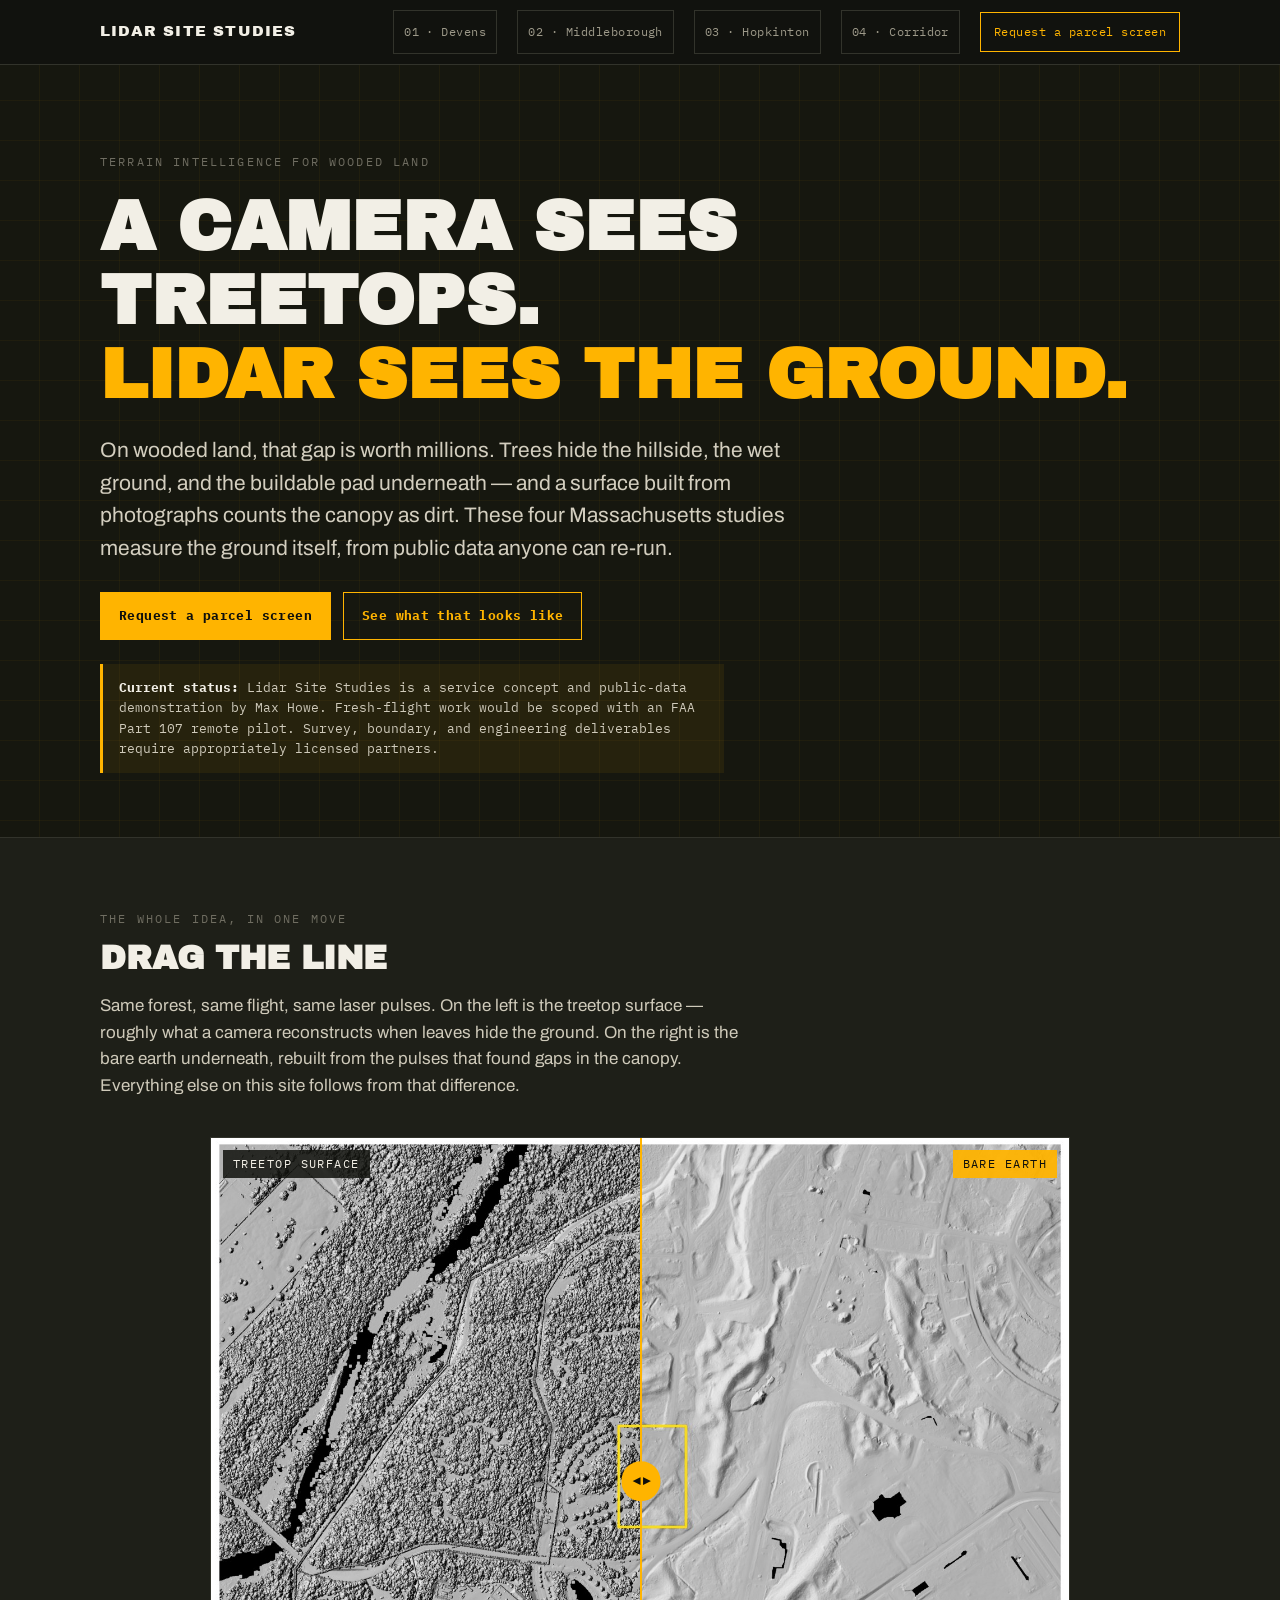
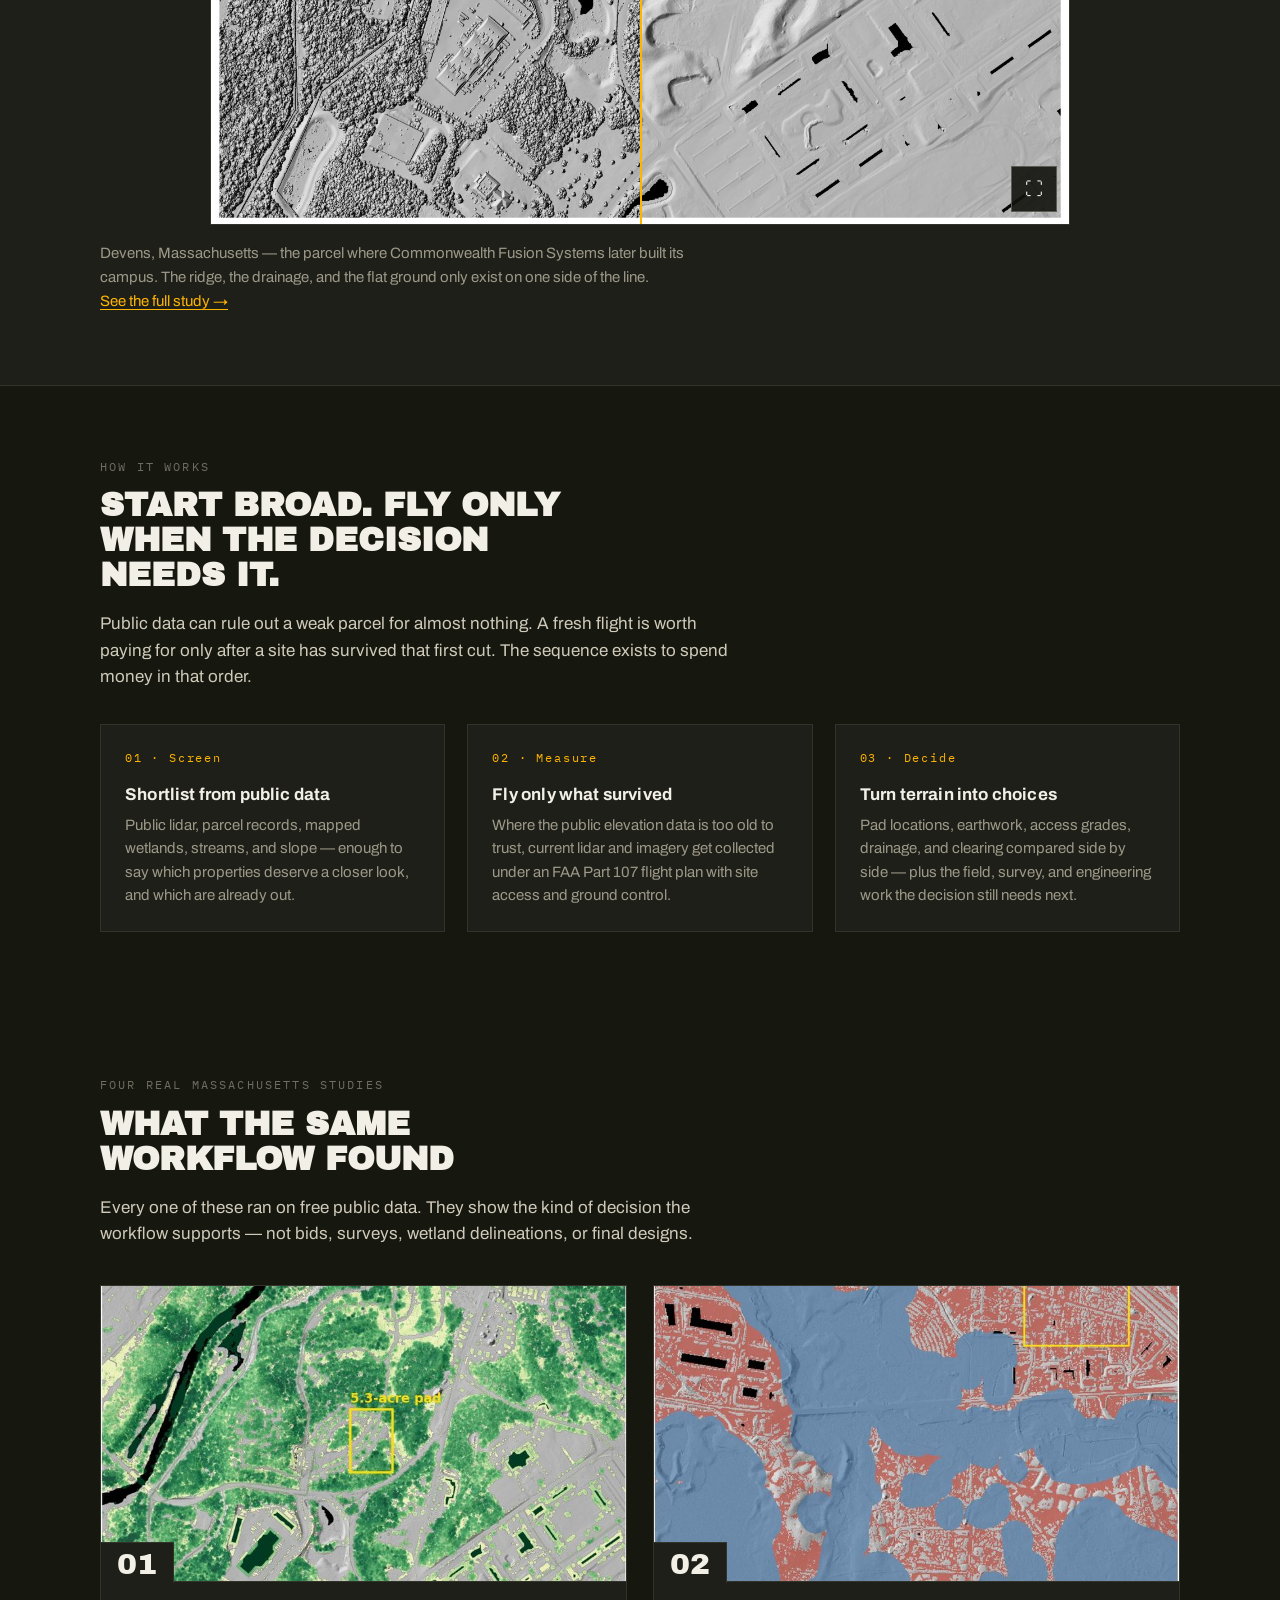
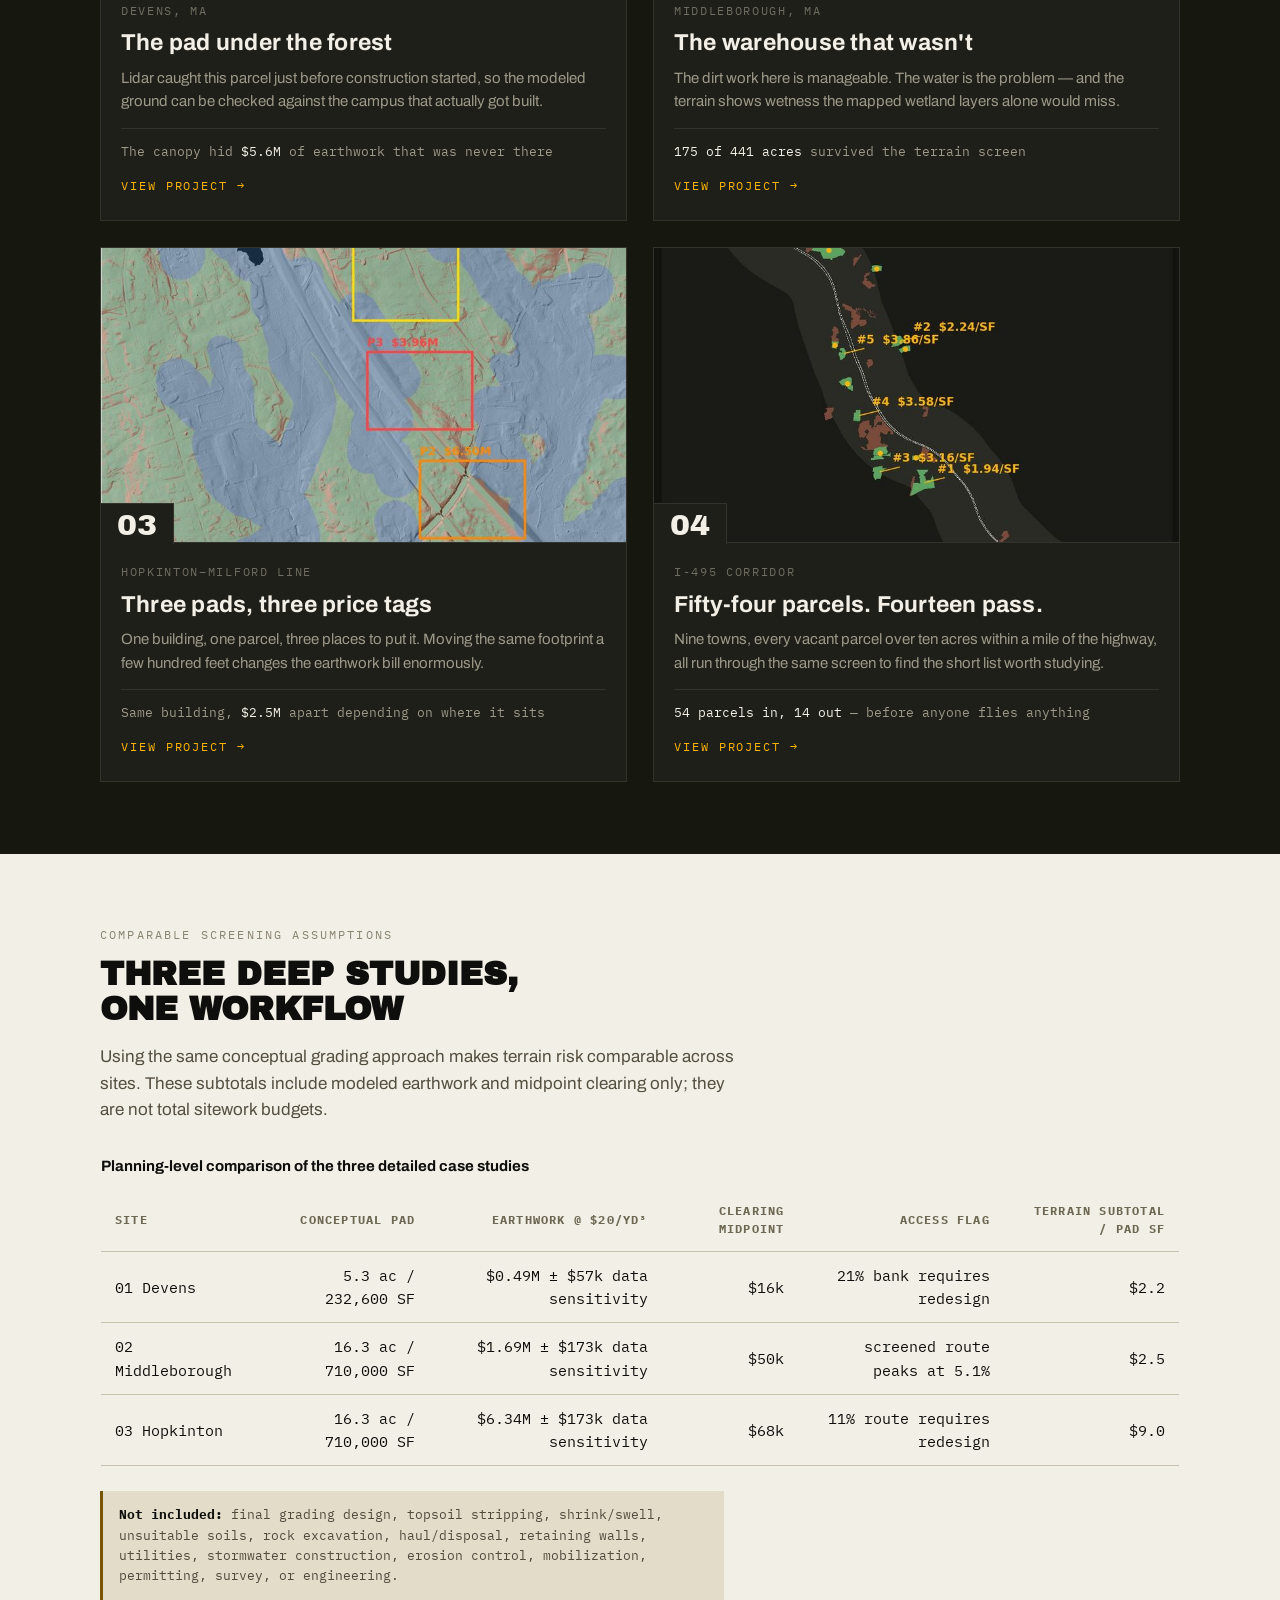
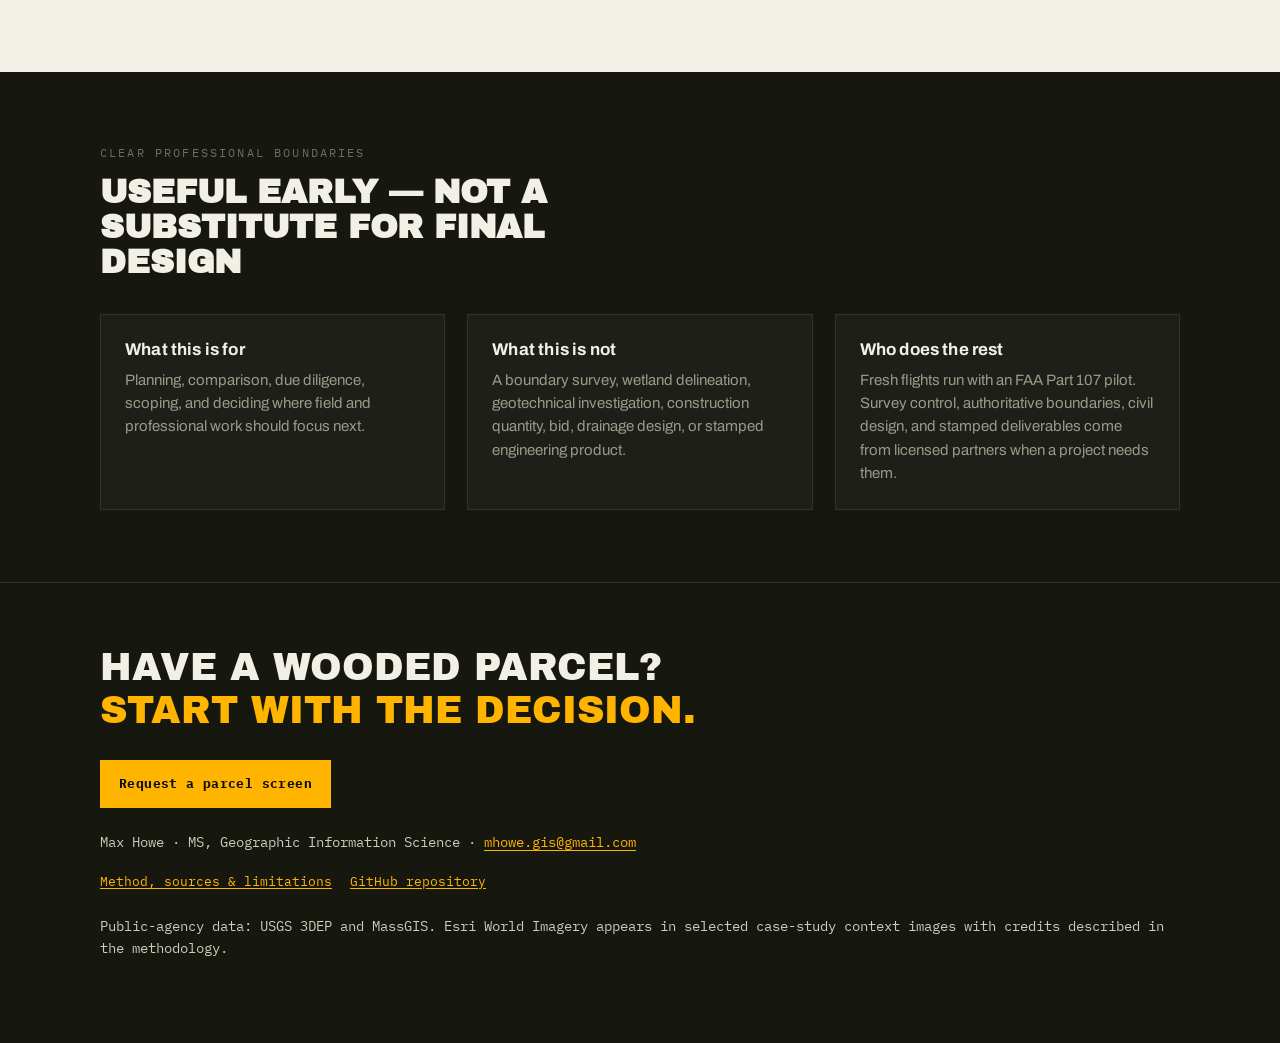
==== commit 151afc48: "Regenerate card thumbnails so the four studies look different All four were crops of bare-earth hill" ====
--- a/index.html
+++ b/index.html
@@ -110,19 +110,19 @@
         <p class="section-intro">Every one of these ran on free public data. They show the kind of decision the workflow supports — not bids, surveys, wetland delineations, or final designs.</p>
         <div class="case-grid">
           <a class="card" href="devens.html">
-            <div class="thumb"><img src="assets/card_devens.jpg" alt="Devens bare-earth hillshade" loading="lazy" width="800" height="643"><span class="plate">01</span></div>
+            <div class="thumb"><img src="assets/card_devens.jpg" alt="Canopy height model of the Devens parcel, showing trees the ground survey has to see through" loading="lazy" width="800" height="450"><span class="plate">01</span></div>
             <div class="body"><div class="num">Devens, MA</div><h3>The pad under the forest</h3><p>Lidar caught this parcel just before construction started, so the modeled ground can be checked against the campus that actually got built.</p><div class="statline">The canopy hid <b>$5.6M</b> of earthwork that was never there</div><div class="go">VIEW PROJECT →</div></div>
           </a>
           <a class="card" href="middleboro.html">
-            <div class="thumb"><img src="assets/card_middleboro.jpg" alt="Middleborough bare-earth hillshade" loading="lazy" width="800" height="643" style="object-position: 50% 18%"><span class="plate">02</span></div>
+            <div class="thumb"><img src="assets/card_middleboro.jpg" alt="Wetland-risk map of the Middleborough site, comparing mapped wetlands with terrain that tests wet" loading="lazy" width="800" height="450"><span class="plate">02</span></div>
             <div class="body"><div class="num">Middleborough, MA</div><h3>The warehouse that wasn't</h3><p>The dirt work here is manageable. The water is the problem — and the terrain shows wetness the mapped wetland layers alone would miss.</p><div class="statline"><b>175 of 441 acres</b> survived the terrain screen</div><div class="go">VIEW PROJECT →</div></div>
           </a>
           <a class="card" href="hopkinton.html">
-            <div class="thumb"><img src="assets/card_hopkinton.jpg" alt="Hopkinton bare-earth hillshade" loading="lazy" width="800" height="643" style="object-position: 50% 25%"><span class="plate">03</span></div>
+            <div class="thumb"><img src="assets/card_hopkinton.jpg" alt="Three candidate warehouse pads on the Hopkinton parcel, each labelled with its earthwork cost" loading="lazy" width="800" height="450"><span class="plate">03</span></div>
             <div class="body"><div class="num">Hopkinton–Milford line</div><h3>Three pads, three price tags</h3><p>One building, one parcel, three places to put it. Moving the same footprint a few hundred feet changes the earthwork bill enormously.</p><div class="statline">Same building, <b>$2.5M</b> apart depending on where it sits</div><div class="go">VIEW PROJECT →</div></div>
           </a>
           <a class="card" href="p04.html">
-            <div class="thumb"><img src="assets/card_p04.jpg" alt="I-495 parcel-screening corridor map" loading="lazy" width="800" height="1021"><span class="plate">04</span></div>
+            <div class="thumb"><img src="assets/card_p04.jpg" alt="I-495 corridor map with the fourteen parcels that passed the screen in green" loading="lazy" width="800" height="450"><span class="plate">04</span></div>
             <div class="body"><div class="num">I-495 corridor</div><h3>Fifty-four parcels. Fourteen pass.</h3><p>Nine towns, every vacant parcel over ten acres within a mile of the highway, all run through the same screen to find the short list worth studying.</p><div class="statline"><b>54 parcels in, 14 out</b> — before anyone flies anything</div><div class="go">VIEW PROJECT →</div></div>
           </a>
         </div>
--- a/site.css
+++ b/site.css
@@ -221,7 +221,9 @@
 }
 
 h1 {
-  max-width: 20ch;
+  /* Headlines set their own breaks with <br>; this is only a safety net, so it
+     has to clear the longest authored line or it re-wraps and orphans a word. */
+  max-width: 25ch;
   margin: 18px 0 22px;
   font-size: clamp(36px, 4.9vw, 60px);
 }
@@ -323,6 +325,11 @@
 
 .bignum {
   margin: 42px 0 8px;
+  /* Under a section heading it needs far less air than it did in the hero. */
+}
+
+section .bignum {
+  margin-top: 24px;
   color: var(--amber);
   font-family: var(--mono);
   font-size: clamp(44px, 8vw, 96px);
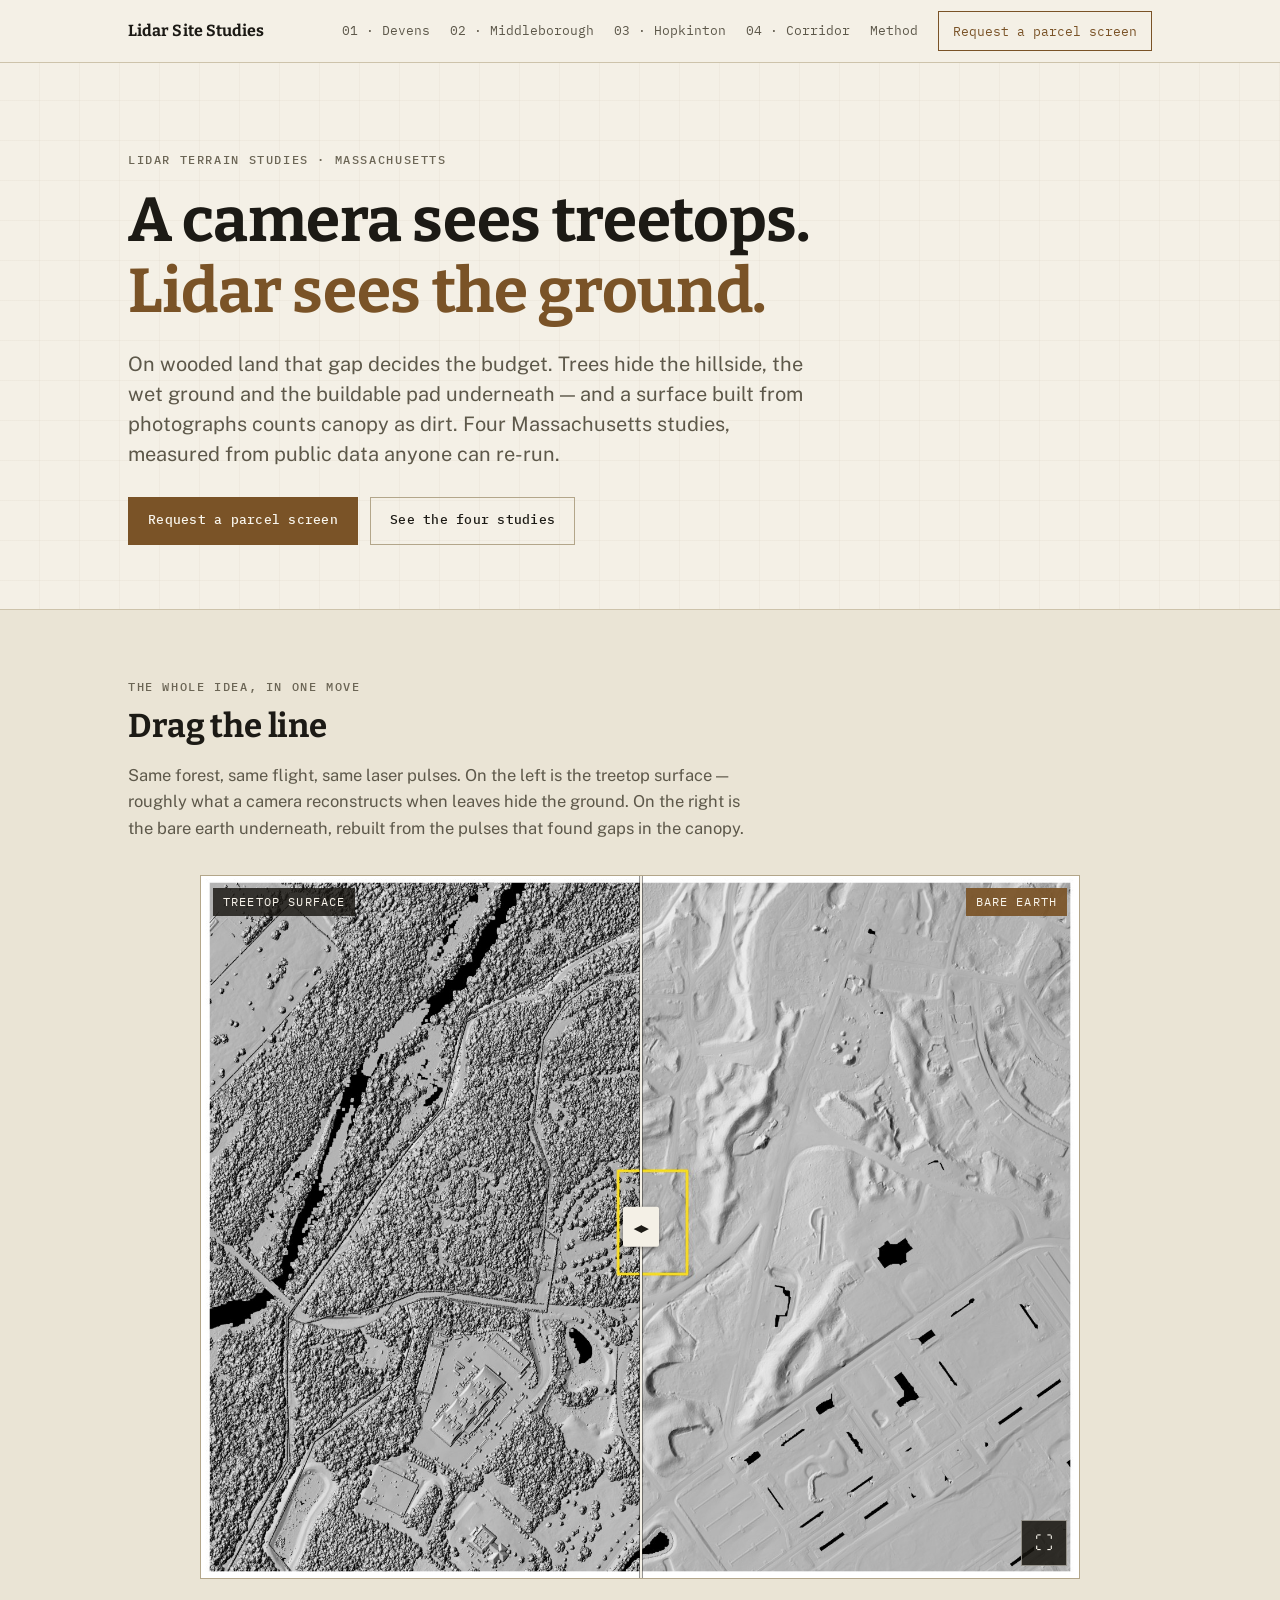
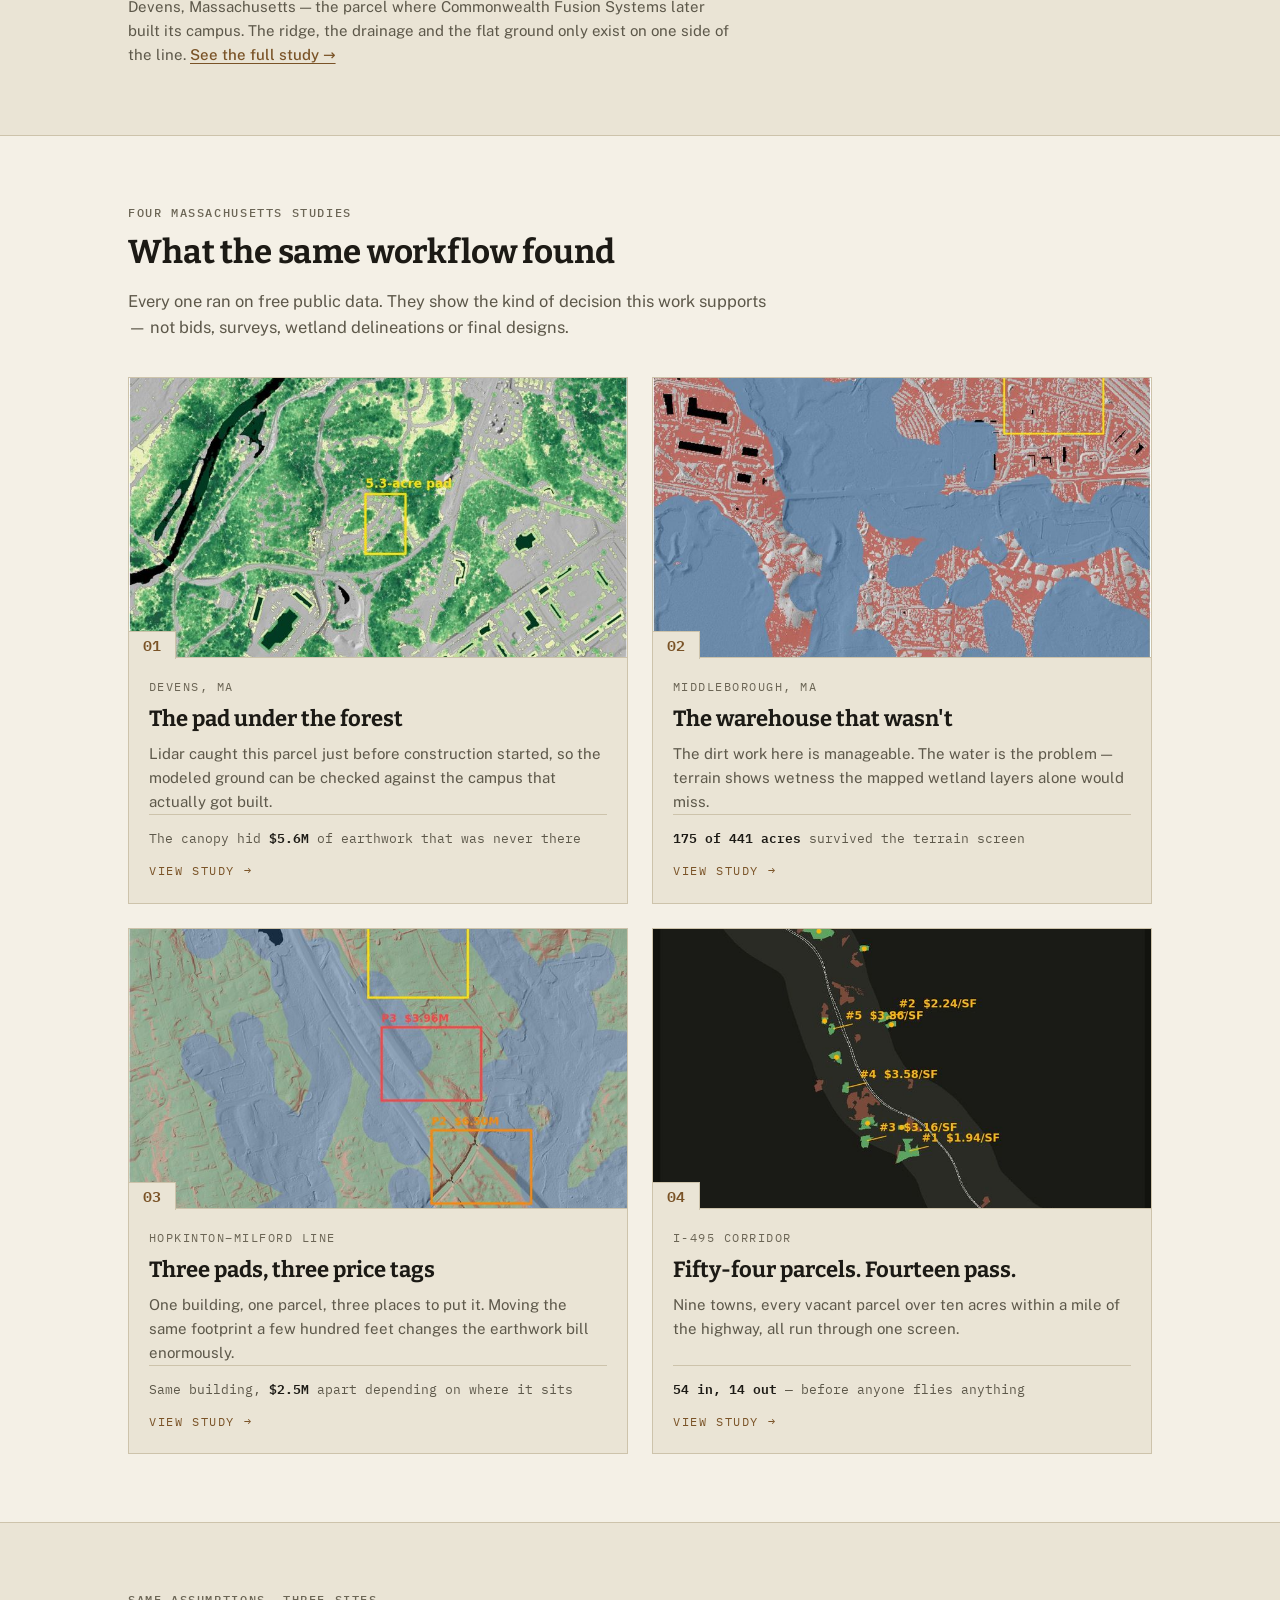
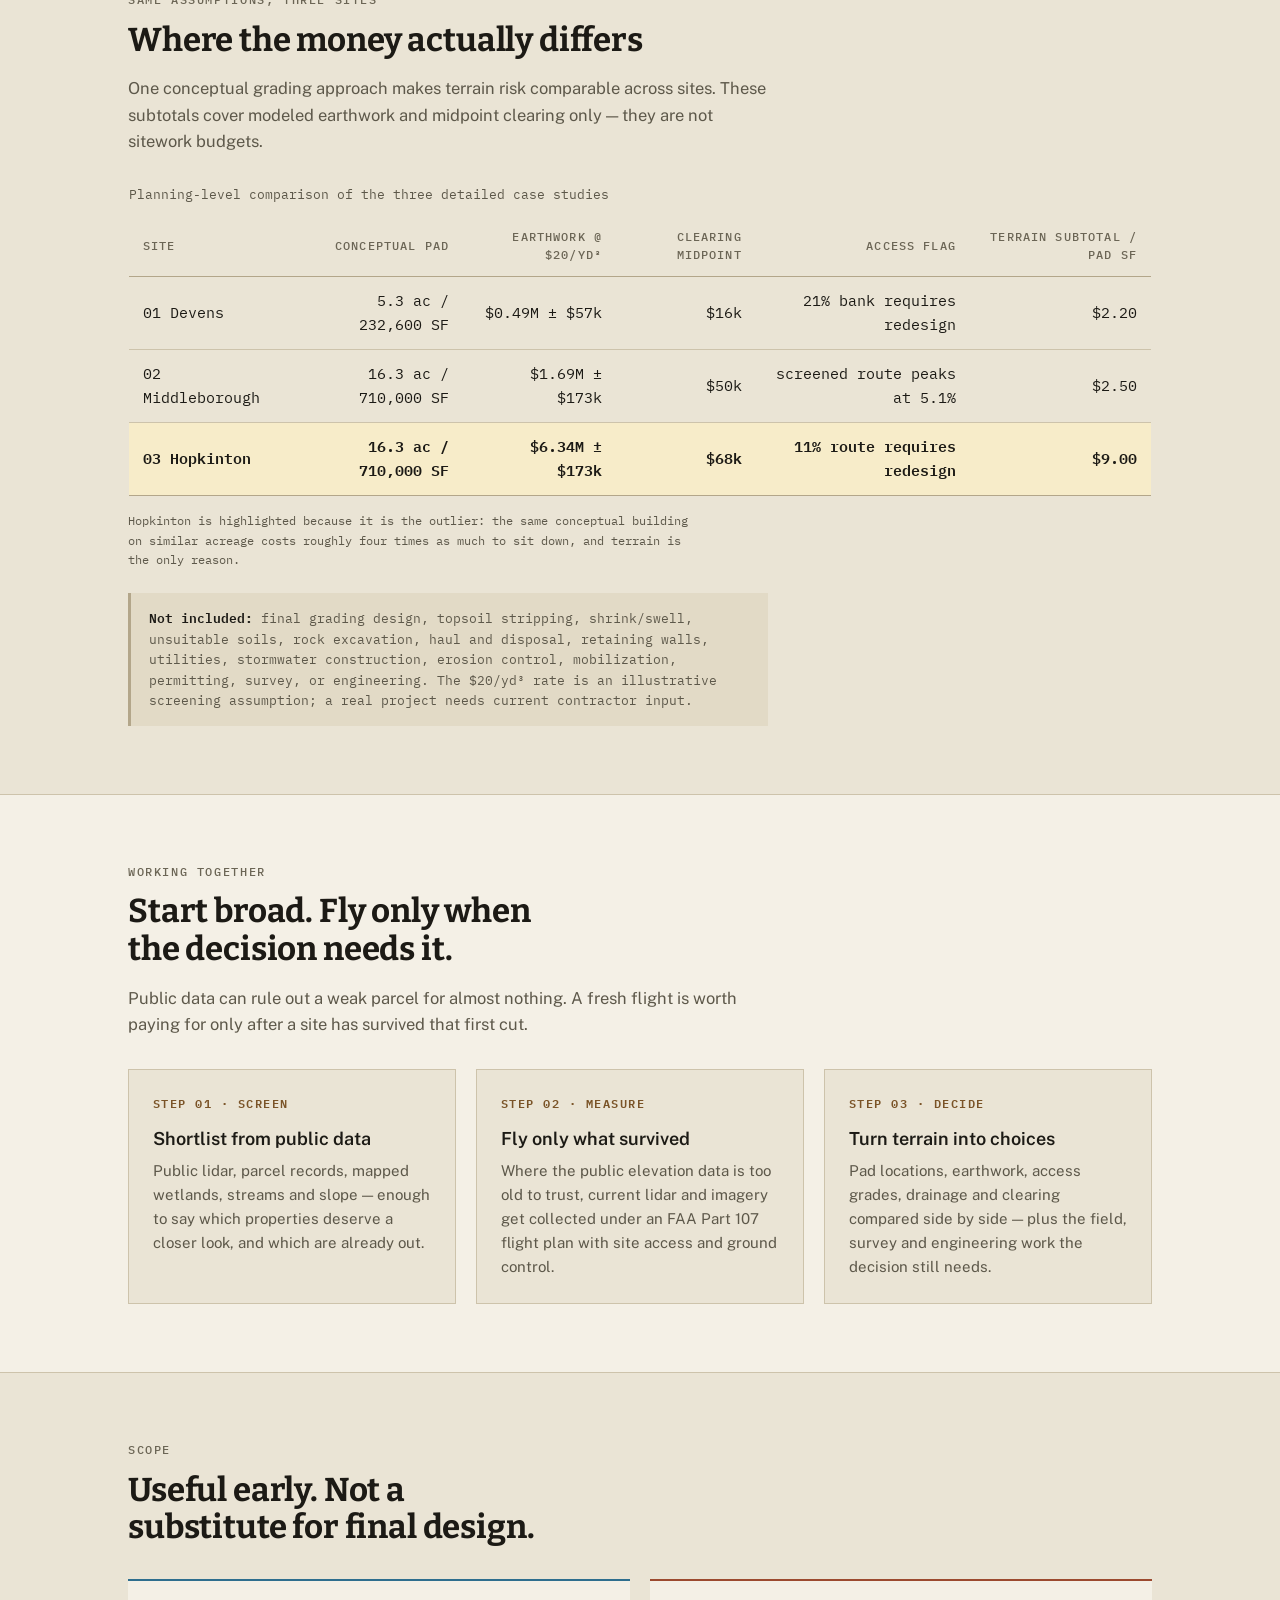
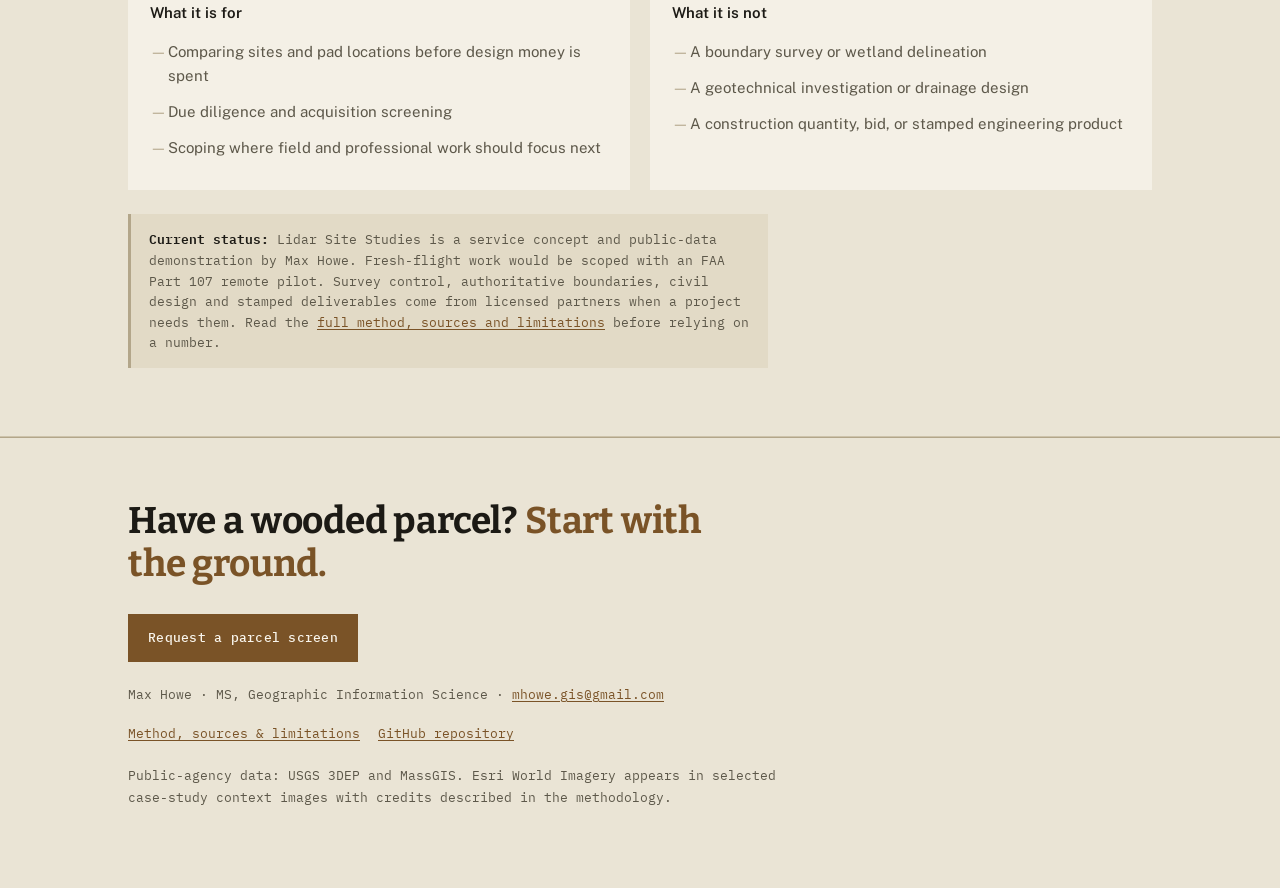
==== commit 10c1f6d8: "Rework the site: Quad Sheet light theme, evidence-first layout, tighter copy The dark amber-on-olive" ====
--- a/index.html
+++ b/index.html
@@ -6,6 +6,7 @@
   <title>Lidar Site Studies — Terrain Intelligence for Wooded Land</title>
   <meta name="description" content="Planning-level terrain intelligence for wooded Massachusetts parcels: public-data screening, fresh drone LiDAR, and GIS analysis before a land decision.">
   <link rel="canonical" href="https://maxwellhowegis.com/lidar-test/">
+  <meta name="theme-color" content="#f4f0e6">
   <meta property="og:title" content="Know What Wooded Land May Cost Before You Buy It">
   <meta property="og:description" content="Drone LiDAR, aerial imagery, and GIS analysis for early terrain, drainage, access, clearing, and earthwork decisions.">
   <meta property="og:type" content="website">
@@ -15,7 +16,7 @@
   <link rel="icon" href="data:image/svg+xml,%3Csvg xmlns='http://www.w3.org/2000/svg' viewBox='0 0 100 100'%3E%3Ctext y='.9em' font-size='90'%3E%E2%9B%B0%EF%B8%8F%3C/text%3E%3C/svg%3E">
   <link rel="preconnect" href="https://fonts.googleapis.com">
   <link rel="preconnect" href="https://fonts.gstatic.com" crossorigin>
-  <link href="https://fonts.googleapis.com/css2?family=Archivo+Black&family=Archivo:wght@400;600;700&family=IBM+Plex+Mono:wght@400;500;700&display=swap" rel="stylesheet">
+  <link href="https://fonts.googleapis.com/css2?family=Bitter:wght@600;700&family=IBM+Plex+Mono:wght@400;500;600&family=Public+Sans:wght@400;500;600&display=swap" rel="stylesheet">
   <link rel="stylesheet" href="site.css">
   <script type="application/ld+json">
   {
@@ -33,13 +34,14 @@
 
   <nav class="projnav" aria-label="Primary navigation">
     <div class="wrap">
-      <a class="brand" href="index.html" aria-current="page">LIDAR SITE STUDIES</a>
+      <a class="brand" href="index.html" aria-current="page">Lidar Site Studies</a>
       <button class="nav-toggle" type="button" aria-expanded="false" aria-controls="primary-links">Menu</button>
       <div class="links" id="primary-links">
         <a href="devens.html">01 · Devens</a>
         <a href="middleboro.html">02 · Middleborough</a>
         <a href="hopkinton.html">03 · Hopkinton</a>
         <a href="p04.html">04 · Corridor</a>
+        <a href="methodology.html">Method</a>
         <a class="nav-cta" href="mailto:mhowe.gis@gmail.com?subject=Lidar%20Site%20Studies%20parcel%20screen">Request a parcel screen</a>
       </div>
     </div>
@@ -47,14 +49,13 @@
 
   <header class="hero">
     <div class="wrap">
-      <div class="kicker">Terrain intelligence for wooded land</div>
+      <div class="kicker">Lidar terrain studies · Massachusetts</div>
       <h1>A camera sees treetops.<br><span>Lidar sees the ground.</span></h1>
-      <p class="lede">On wooded land, that gap is worth millions. Trees hide the hillside, the wet ground, and the buildable pad underneath — and a surface built from photographs counts the canopy as dirt. These four Massachusetts studies measure the ground itself, from public data anyone can re-run.</p>
+      <p class="lede">On wooded land that gap decides the budget. Trees hide the hillside, the wet ground and the buildable pad underneath — and a surface built from photographs counts canopy as dirt. Four Massachusetts studies, measured from public data anyone can re-run.</p>
       <div class="hero-actions">
         <a class="button" href="mailto:mhowe.gis@gmail.com?subject=Lidar%20Site%20Studies%20parcel%20screen">Request a parcel screen</a>
-        <a class="button secondary" href="#proof">See what that looks like</a>
+        <a class="button secondary" href="#cases">See the four studies</a>
       </div>
-      <p class="status-note"><strong>Current status:</strong> Lidar Site Studies is a service concept and public-data demonstration by Max Howe. Fresh-flight work would be scoped with an FAA Part 107 remote pilot. Survey, boundary, and engineering deliverables require appropriately licensed partners.</p>
     </div>
   </header>
 
@@ -63,7 +64,7 @@
       <div class="wrap">
         <div class="kicker">The whole idea, in one move</div>
         <h2>Drag the line</h2>
-        <p class="section-intro">Same forest, same flight, same laser pulses. On the left is the treetop surface — roughly what a camera reconstructs when leaves hide the ground. On the right is the bare earth underneath, rebuilt from the pulses that found gaps in the canopy. Everything else on this site follows from that difference.</p>
+        <p class="section-intro">Same forest, same flight, same laser pulses. On the left is the treetop surface — roughly what a camera reconstructs when leaves hide the ground. On the right is the bare earth underneath, rebuilt from the pulses that found gaps in the canopy.</p>
         <div class="swipe" style="--focus:51% 49%">
           <div class="stage">
             <img src="assets/hs_dtm.jpg" alt="Bare-earth lidar hillshade of the Devens parcel" width="1530" height="1230">
@@ -74,56 +75,31 @@
           <div class="tag right">BARE EARTH</div>
           <button class="fsbtn" type="button" aria-label="Toggle fullscreen">⛶</button>
         </div>
-        <p class="proof-caption">Devens, Massachusetts — the parcel where Commonwealth Fusion Systems later built its campus. The ridge, the drainage, and the flat ground only exist on one side of the line. <a href="devens.html">See the full study →</a></p>
-      </div>
-    </section>
-
-    <section id="services">
-      <div class="wrap">
-        <div class="kicker">How it works</div>
-        <h2>Start broad. Fly only when the decision needs it.</h2>
-        <p class="section-intro">Public data can rule out a weak parcel for almost nothing. A fresh flight is worth paying for only after a site has survived that first cut. The sequence exists to spend money in that order.</p>
-        <div class="service-grid">
-          <article class="service">
-            <div class="num">01 · Screen</div>
-            <h3>Shortlist from public data</h3>
-            <p>Public lidar, parcel records, mapped wetlands, streams, and slope — enough to say which properties deserve a closer look, and which are already out.</p>
-          </article>
-          <article class="service">
-            <div class="num">02 · Measure</div>
-            <h3>Fly only what survived</h3>
-            <p>Where the public elevation data is too old to trust, current lidar and imagery get collected under an FAA Part 107 flight plan with site access and ground control.</p>
-          </article>
-          <article class="service">
-            <div class="num">03 · Decide</div>
-            <h3>Turn terrain into choices</h3>
-            <p>Pad locations, earthwork, access grades, drainage, and clearing compared side by side — plus the field, survey, and engineering work the decision still needs next.</p>
-          </article>
-        </div>
+        <p class="proof-caption">Devens, Massachusetts — the parcel where Commonwealth Fusion Systems later built its campus. The ridge, the drainage and the flat ground only exist on one side of the line. <a href="devens.html">See the full study →</a></p>
       </div>
     </section>
 
     <section id="cases">
       <div class="wrap">
-        <div class="kicker">Four real Massachusetts studies</div>
+        <div class="kicker">Four Massachusetts studies</div>
         <h2>What the same workflow found</h2>
-        <p class="section-intro">Every one of these ran on free public data. They show the kind of decision the workflow supports — not bids, surveys, wetland delineations, or final designs.</p>
+        <p class="section-intro">Every one ran on free public data. They show the kind of decision this work supports — not bids, surveys, wetland delineations or final designs.</p>
         <div class="case-grid">
           <a class="card" href="devens.html">
             <div class="thumb"><img src="assets/card_devens.jpg" alt="Canopy height model of the Devens parcel, showing trees the ground survey has to see through" loading="lazy" width="800" height="450"><span class="plate">01</span></div>
-            <div class="body"><div class="num">Devens, MA</div><h3>The pad under the forest</h3><p>Lidar caught this parcel just before construction started, so the modeled ground can be checked against the campus that actually got built.</p><div class="statline">The canopy hid <b>$5.6M</b> of earthwork that was never there</div><div class="go">VIEW PROJECT →</div></div>
+            <div class="body"><div class="num">Devens, MA</div><h3>The pad under the forest</h3><p>Lidar caught this parcel just before construction started, so the modeled ground can be checked against the campus that actually got built.</p><div class="statline">The canopy hid <b>$5.6M</b> of earthwork that was never there</div><div class="go">VIEW STUDY →</div></div>
           </a>
           <a class="card" href="middleboro.html">
             <div class="thumb"><img src="assets/card_middleboro.jpg" alt="Wetland-risk map of the Middleborough site, comparing mapped wetlands with terrain that tests wet" loading="lazy" width="800" height="450"><span class="plate">02</span></div>
-            <div class="body"><div class="num">Middleborough, MA</div><h3>The warehouse that wasn't</h3><p>The dirt work here is manageable. The water is the problem — and the terrain shows wetness the mapped wetland layers alone would miss.</p><div class="statline"><b>175 of 441 acres</b> survived the terrain screen</div><div class="go">VIEW PROJECT →</div></div>
+            <div class="body"><div class="num">Middleborough, MA</div><h3>The warehouse that wasn't</h3><p>The dirt work here is manageable. The water is the problem — terrain shows wetness the mapped wetland layers alone would miss.</p><div class="statline"><b>175 of 441 acres</b> survived the terrain screen</div><div class="go">VIEW STUDY →</div></div>
           </a>
           <a class="card" href="hopkinton.html">
             <div class="thumb"><img src="assets/card_hopkinton.jpg" alt="Three candidate warehouse pads on the Hopkinton parcel, each labelled with its earthwork cost" loading="lazy" width="800" height="450"><span class="plate">03</span></div>
-            <div class="body"><div class="num">Hopkinton–Milford line</div><h3>Three pads, three price tags</h3><p>One building, one parcel, three places to put it. Moving the same footprint a few hundred feet changes the earthwork bill enormously.</p><div class="statline">Same building, <b>$2.5M</b> apart depending on where it sits</div><div class="go">VIEW PROJECT →</div></div>
+            <div class="body"><div class="num">Hopkinton–Milford line</div><h3>Three pads, three price tags</h3><p>One building, one parcel, three places to put it. Moving the same footprint a few hundred feet changes the earthwork bill enormously.</p><div class="statline">Same building, <b>$2.5M</b> apart depending on where it sits</div><div class="go">VIEW STUDY →</div></div>
           </a>
           <a class="card" href="p04.html">
             <div class="thumb"><img src="assets/card_p04.jpg" alt="I-495 corridor map with the fourteen parcels that passed the screen in green" loading="lazy" width="800" height="450"><span class="plate">04</span></div>
-            <div class="body"><div class="num">I-495 corridor</div><h3>Fifty-four parcels. Fourteen pass.</h3><p>Nine towns, every vacant parcel over ten acres within a mile of the highway, all run through the same screen to find the short list worth studying.</p><div class="statline"><b>54 parcels in, 14 out</b> — before anyone flies anything</div><div class="go">VIEW PROJECT →</div></div>
+            <div class="body"><div class="num">I-495 corridor</div><h3>Fifty-four parcels. Fourteen pass.</h3><p>Nine towns, every vacant parcel over ten acres within a mile of the highway, all run through one screen.</p><div class="statline"><b>54 in, 14 out</b> — before anyone flies anything</div><div class="go">VIEW STUDY →</div></div>
           </a>
         </div>
       </div>
@@ -131,40 +107,80 @@
 
     <section class="paper">
       <div class="wrap">
-        <div class="kicker">Comparable screening assumptions</div>
-        <h2>Three deep studies, one workflow</h2>
-        <p class="section-intro">Using the same conceptual grading approach makes terrain risk comparable across sites. These subtotals include modeled earthwork and midpoint clearing only; they are not total sitework budgets.</p>
+        <div class="kicker">Same assumptions, three sites</div>
+        <h2>Where the money actually differs</h2>
+        <p class="section-intro">One conceptual grading approach makes terrain risk comparable across sites. These subtotals cover modeled earthwork and midpoint clearing only — they are not sitework budgets.</p>
         <div class="tablewrap" data-label="Comparison of the three detailed case studies">
           <table>
             <caption>Planning-level comparison of the three detailed case studies</caption>
             <thead><tr><th scope="col">Site</th><th scope="col">Conceptual pad</th><th scope="col">Earthwork @ $20/yd³</th><th scope="col">Clearing midpoint</th><th scope="col">Access flag</th><th scope="col">Terrain subtotal / pad SF</th></tr></thead>
             <tbody>
-              <tr><td>01 Devens</td><td>5.3 ac / 232,600 SF</td><td>$0.49M ± $57k data sensitivity</td><td>$16k</td><td>21% bank requires redesign</td><td>$2.2</td></tr>
-              <tr><td>02 Middleborough</td><td>16.3 ac / 710,000 SF</td><td>$1.69M ± $173k data sensitivity</td><td>$50k</td><td>screened route peaks at 5.1%</td><td>$2.5</td></tr>
-              <tr><td>03 Hopkinton</td><td>16.3 ac / 710,000 SF</td><td>$6.34M ± $173k data sensitivity</td><td>$68k</td><td>11% route requires redesign</td><td>$9.0</td></tr>
+              <tr><td>01 Devens</td><td>5.3 ac / 232,600 SF</td><td>$0.49M ± $57k</td><td>$16k</td><td>21% bank requires redesign</td><td>$2.20</td></tr>
+              <tr><td>02 Middleborough</td><td>16.3 ac / 710,000 SF</td><td>$1.69M ± $173k</td><td>$50k</td><td>screened route peaks at 5.1%</td><td>$2.50</td></tr>
+              <tr class="ours"><td>03 Hopkinton</td><td>16.3 ac / 710,000 SF</td><td>$6.34M ± $173k</td><td>$68k</td><td>11% route requires redesign</td><td>$9.00</td></tr>
             </tbody>
           </table>
         </div>
-        <p class="scope-note"><strong>Not included:</strong> final grading design, topsoil stripping, shrink/swell, unsuitable soils, rock excavation, haul/disposal, retaining walls, utilities, stormwater construction, erosion control, mobilization, permitting, survey, or engineering.</p>
+        <p class="table-foot">Hopkinton is highlighted because it is the outlier: the same conceptual building on similar acreage costs roughly four times as much to sit down, and terrain is the only reason.</p>
+        <p class="scope-note"><strong>Not included:</strong> final grading design, topsoil stripping, shrink/swell, unsuitable soils, rock excavation, haul and disposal, retaining walls, utilities, stormwater construction, erosion control, mobilization, permitting, survey, or engineering. The $20/yd³ rate is an illustrative screening assumption; a real project needs current contractor input.</p>
       </div>
     </section>
 
-    <section>
+    <section id="services">
       <div class="wrap">
-        <div class="kicker">Clear professional boundaries</div>
-        <h2>Useful early — not a substitute for final design</h2>
-        <div class="boundary-grid">
-          <article class="boundary"><h3>What this is for</h3><p>Planning, comparison, due diligence, scoping, and deciding where field and professional work should focus next.</p></article>
-          <article class="boundary"><h3>What this is not</h3><p>A boundary survey, wetland delineation, geotechnical investigation, construction quantity, bid, drainage design, or stamped engineering product.</p></article>
-          <article class="boundary"><h3>Who does the rest</h3><p>Fresh flights run with an FAA Part 107 pilot. Survey control, authoritative boundaries, civil design, and stamped deliverables come from licensed partners when a project needs them.</p></article>
+        <div class="kicker">Working together</div>
+        <h2>Start broad. Fly only when the decision needs it.</h2>
+        <p class="section-intro">Public data can rule out a weak parcel for almost nothing. A fresh flight is worth paying for only after a site has survived that first cut.</p>
+        <div class="service-grid">
+          <article class="service">
+            <span class="num">Step 01 · Screen</span>
+            <h3>Shortlist from public data</h3>
+            <p>Public lidar, parcel records, mapped wetlands, streams and slope — enough to say which properties deserve a closer look, and which are already out.</p>
+          </article>
+          <article class="service">
+            <span class="num">Step 02 · Measure</span>
+            <h3>Fly only what survived</h3>
+            <p>Where the public elevation data is too old to trust, current lidar and imagery get collected under an FAA Part 107 flight plan with site access and ground control.</p>
+          </article>
+          <article class="service">
+            <span class="num">Step 03 · Decide</span>
+            <h3>Turn terrain into choices</h3>
+            <p>Pad locations, earthwork, access grades, drainage and clearing compared side by side — plus the field, survey and engineering work the decision still needs.</p>
+          </article>
         </div>
+      </div>
+    </section>
+
+    <section class="raised">
+      <div class="wrap">
+        <div class="kicker">Scope</div>
+        <h2>Useful early. Not a substitute for final design.</h2>
+        <div class="scope-grid">
+          <article class="scope-col yes">
+            <h3>What it is for</h3>
+            <ul>
+              <li>Comparing sites and pad locations before design money is spent</li>
+              <li>Due diligence and acquisition screening</li>
+              <li>Scoping where field and professional work should focus next</li>
+            </ul>
+          </article>
+          <article class="scope-col no">
+            <h3>What it is not</h3>
+            <ul>
+              <li>A boundary survey or wetland delineation</li>
+              <li>A geotechnical investigation or drainage design</li>
+              <li>A construction quantity, bid, or stamped engineering product</li>
+            </ul>
+          </article>
+        </div>
+        <p class="status-note"><strong>Current status:</strong> Lidar Site Studies is a service concept and public-data demonstration by Max Howe. Fresh-flight work would be scoped with an FAA Part 107 remote pilot. Survey control, authoritative boundaries, civil design and stamped deliverables come from licensed partners when a project needs them. Read the <a href="methodology.html">full method, sources and limitations</a> before relying on a number.</p>
       </div>
     </section>
   </main>
 
   <footer>
     <div class="wrap">
-      <p class="cta">Have a wooded parcel? <span class="accent">Start with the decision.</span></p>
+      <p class="cta">Have a wooded parcel? <span>Start with the ground.</span></p>
       <div class="hero-actions"><a class="button" href="mailto:mhowe.gis@gmail.com?subject=Lidar%20Site%20Studies%20parcel%20screen">Request a parcel screen</a></div>
       <p class="contact">Max Howe · MS, Geographic Information Science · <a href="mailto:mhowe.gis@gmail.com">mhowe.gis@gmail.com</a></p>
       <div class="footer-links"><a href="methodology.html">Method, sources &amp; limitations</a><a href="https://github.com/mapzimus/ground-truth">GitHub repository</a></div>
--- a/site.css
+++ b/site.css
@@ -1,28 +1,47 @@
+/* ---------------------------------------------------------------------------
+   Lidar Site Studies — "Quad Sheet"
+
+   The palette is lifted from a USGS quadrangle rather than invented: map paper
+   for the ground, contour brown for rules and numerals, vegetation green and
+   hydrography blue as the only other chroma. Cut-red appears where the analysis
+   produces it and nowhere else.
+
+   Rule of thumb throughout: brown carries interaction and data, black carries
+   language, and the maps carry the colour.
+   --------------------------------------------------------------------------- */
+
 :root {
-  /* Surfaces. Elevation by subtle lift, not by flipping light/dark. */
-  --ink: #0e0f0c;
-  --ground: #16170f;
-  --ground-2: #1e1f18;
-  --ground-3: #262720;
-
-  /* Text on dark, in descending importance. */
-  --paper: #f2efe6;
-  --paper-2: #e8e3d5;
-  --muted: #9d9989;
-  --meta: #6f6d61;
-
-  /* Amber is reserved for interaction and a single hero emphasis.
-     Labels and section headings must not use it. */
-  --amber: #ffb400;
-  --amber-dark: #765600;
-
-  --line: #32332b;
-  --paper-line: #c9c2ae;
-  --cut: #b8402c;
-  --fill: #3d7fb8;
-  --mono: "IBM Plex Mono", monospace;
-  --display: "Archivo Black", sans-serif;
-  --body: "Archivo", sans-serif;
+  /* Surfaces, lightest to deepest. Elevation is a tint, never a border alone. */
+  --paper: #f4f0e6;
+  --paper-2: #eae4d5;
+  --paper-3: #e2dac6;
+  --highlight: #f7ecc9;
+
+  /* Text, in descending importance. */
+  --ink: #1c1a15;
+  --muted: #5d584a;
+  --faint: #6b6555;
+
+  /* Rules. The hairline does most of the structural work on a light ground. */
+  --rule: #cdc3ab;
+  --rule-2: #b3a68a;
+
+  /* Contour brown is the interaction colour: links, buttons, numerals, focus.
+     Headings and body copy stay black so the brown keeps its meaning. */
+  --contour: #7a5327;
+  --contour-deep: #5e3f1d;
+
+  /* Analysis colours. Only ever used for what they mean on the maps. */
+  --cut: #9c4a2f;
+  --fill: #2e6e8e;
+  --veg: #3f6b45;
+
+  --on-accent: #f9f5ec;
+  --scrim: rgba(24, 21, 16, 0.94);
+
+  --mono: "IBM Plex Mono", ui-monospace, SFMono-Regular, Menlo, monospace;
+  --display: "Bitter", Georgia, "Times New Roman", serif;
+  --body: "Public Sans", system-ui, -apple-system, "Segoe UI", sans-serif;
 }
 
 * {
@@ -37,20 +56,23 @@
 
 body {
   min-height: 100vh;
-  background: var(--ground);
-  color: var(--paper);
+  background: var(--paper);
+  color: var(--ink);
   font-family: var(--body);
   font-size: 16px;
-  line-height: 1.55;
-}
-
+  line-height: 1.6;
+  -webkit-font-smoothing: antialiased;
+}
+
+/* The faint grid is the sheet's UTM ticks. It has to stay below the threshold
+   where it reads as a texture, or it fights every hairline rule on the page. */
 body::before {
   position: fixed;
   inset: 0;
   z-index: -1;
   background:
-    repeating-linear-gradient(0deg, transparent 0 39px, rgba(255, 180, 0, 0.045) 39px 40px),
-    repeating-linear-gradient(90deg, transparent 0 39px, rgba(255, 180, 0, 0.045) 39px 40px);
+    repeating-linear-gradient(0deg, transparent 0 39px, rgba(122, 83, 39, 0.038) 39px 40px),
+    repeating-linear-gradient(90deg, transparent 0 39px, rgba(122, 83, 39, 0.038) 39px 40px);
   content: "";
   pointer-events: none;
 }
@@ -61,21 +83,17 @@
 }
 
 a {
-  color: var(--amber);
+  color: var(--contour);
   text-underline-offset: 0.18em;
 }
 
-section.paper a:not(.button) {
-  color: var(--amber-dark);
-  font-weight: 600;
-}
-
 a:hover {
+  color: var(--contour-deep);
   text-decoration-thickness: 2px;
 }
 
 :focus-visible {
-  outline: 3px solid var(--amber);
+  outline: 3px solid var(--contour);
   outline-offset: 4px;
 }
 
@@ -86,10 +104,10 @@
   z-index: 200;
   padding: 10px 14px;
   transform: translateY(-160%);
-  background: var(--amber);
-  color: var(--ink);
-  font-family: var(--mono);
-  font-weight: 700;
+  background: var(--contour);
+  color: var(--on-accent);
+  font-family: var(--mono);
+  font-weight: 600;
 }
 
 .skip-link:focus {
@@ -97,38 +115,41 @@
 }
 
 .wrap {
-  width: min(100%, 1128px);
+  width: min(100%, 1080px);
   margin: 0 auto;
-  padding-inline: 24px;
+  padding-inline: 28px;
 }
 
 .narrow {
   max-width: 760px;
 }
+
+/* --- navigation ----------------------------------------------------------- */
 
 .projnav {
   position: sticky;
   top: 0;
   z-index: 50;
-  border-bottom: 1px solid var(--line);
-  background: rgba(18, 19, 15, 0.97);
+  border-bottom: 1px solid var(--rule);
+  background: rgba(244, 240, 230, 0.96);
   backdrop-filter: blur(10px);
 }
 
 .projnav .wrap {
   position: relative;
   display: flex;
-  min-height: 64px;
+  min-height: 62px;
   align-items: center;
   justify-content: space-between;
   gap: 24px;
 }
 
 .projnav .brand {
-  color: var(--paper);
+  color: var(--ink);
   font-family: var(--display);
-  font-size: 15px;
-  letter-spacing: 0.08em;
+  font-size: 16px;
+  font-weight: 700;
+  letter-spacing: 0.005em;
   line-height: 1.05;
   text-decoration: none;
 }
@@ -143,51 +164,56 @@
   display: inline-flex;
   min-height: 44px;
   align-items: center;
-  color: var(--muted);
-  font-family: var(--mono);
-  font-size: 12px;
-  letter-spacing: 0.04em;
+  border-bottom: 2px solid transparent;
+  color: var(--muted);
+  font-family: var(--mono);
+  font-size: 12.5px;
   text-decoration: none;
-  padding: 0 10px;
-  border: 1px solid var(--line);
 }
 
 .projnav .links a:hover {
-  color: var(--paper);
-  border-color: var(--amber);
-}
-
+  color: var(--ink);
+  border-bottom-color: var(--rule-2);
+}
+
+/* The current page is marked, not filled — a filled chip on paper reads as a
+   button and invites a click the reader has already made. */
 .projnav .links a.on {
   color: var(--ink);
-  background: var(--amber);
-  border-color: var(--amber);
-  font-weight: 700;
+  border-bottom-color: var(--contour);
+  font-weight: 500;
 }
 
 .projnav .links .nav-cta {
   min-height: 40px;
-  padding: 0 13px;
-  border: 1px solid var(--amber);
-  color: var(--amber);
+  padding: 0 14px;
+  border: 1px solid var(--contour);
+  color: var(--contour);
+}
+
+.projnav .links .nav-cta:hover {
+  background: var(--contour);
+  color: var(--on-accent);
 }
 
 .nav-toggle {
   display: none;
   min-width: 44px;
   min-height: 44px;
-  border: 1px solid var(--line);
+  border: 1px solid var(--rule-2);
   background: transparent;
-  color: var(--paper);
+  color: var(--ink);
   font-family: var(--mono);
   font-size: 13px;
   cursor: pointer;
 }
+
+/* --- type ----------------------------------------------------------------- */
 
 header,
 .hero {
   position: relative;
-  overflow: hidden;
-  padding: 72px 0 56px;
+  padding: 76px 0 58px;
 }
 
 .site-home .hero {
@@ -197,63 +223,68 @@
 /* Labels sit quietly above their heading. They are wayfinding, not accent. */
 .kicker,
 .eyebrow {
-  color: var(--meta);
-  font-family: var(--mono);
-  font-size: 12px;
-  letter-spacing: 0.18em;
+  color: var(--faint);
+  font-family: var(--mono);
+  font-size: 11.5px;
+  font-weight: 500;
+  letter-spacing: 0.14em;
   text-transform: uppercase;
 }
 
 h1,
 h2 {
   font-family: var(--display);
-  line-height: 1.06;
-  text-transform: uppercase;
-}
-
-/* h3 drops out of the display face entirely — card titles were competing
-   with page titles for attention and flattening the hierarchy. */
+  font-weight: 700;
+  letter-spacing: -0.005em;
+  line-height: 1.14;
+  text-wrap: balance;
+}
+
+/* h3 stays in the body face. Card titles in the display face were competing
+   with page titles and flattening the hierarchy. */
 h3 {
   font-family: var(--body);
-  font-weight: 700;
-  line-height: 1.25;
-  letter-spacing: 0.01em;
+  font-weight: 600;
+  line-height: 1.3;
 }
 
 h1 {
-  /* Headlines set their own breaks with <br>; this is only a safety net, so it
+  /* Headlines set their own breaks with <br>; this is a safety net only, so it
      has to clear the longest authored line or it re-wraps and orphans a word. */
+  max-width: 26ch;
+  margin: 16px 0 22px;
+  font-size: clamp(34px, 4.6vw, 55px);
+}
+
+/* Must clear the longest authored line ("A camera sees treetops.", 23ch) or
+   the safety net re-wraps the headline and orphans a word. */
+.site-home h1 {
   max-width: 25ch;
-  margin: 18px 0 22px;
-  font-size: clamp(36px, 4.9vw, 60px);
-}
-
-.site-home h1 {
-  max-width: none;
-  font-size: clamp(38px, 5.6vw, 70px);
+  font-size: clamp(37px, 5.2vw, 62px);
 }
 
 h1 .under,
 h1 span,
 .accent {
-  color: var(--amber);
+  color: var(--contour);
 }
 
 h2 {
-  margin: 12px 0 18px;
-  max-width: 22ch;
-  font-size: clamp(24px, 2.7vw, 33px);
+  margin: 12px 0 16px;
+  max-width: 26ch;
+  font-size: clamp(24px, 2.8vw, 33px);
 }
 
 h3 {
   margin-bottom: 9px;
-  font-size: 17px;
+  font-size: 18px;
 }
 
 .lede {
   max-width: 58ch;
-  color: #d3cebf;
-  font-size: clamp(18px, 2vw, 21px);
+  color: var(--muted);
+  font-size: clamp(17px, 2vw, 20px);
+  line-height: 1.5;
 }
 
 .hero-actions {
@@ -268,149 +299,161 @@
   min-height: 48px;
   align-items: center;
   justify-content: center;
-  padding: 0 18px;
-  border: 1px solid var(--amber);
-  background: var(--amber);
-  color: var(--ink);
+  padding: 0 19px;
+  border: 1px solid var(--contour);
+  background: var(--contour);
+  color: var(--on-accent);
   font-family: var(--mono);
   font-size: 13px;
-  font-weight: 700;
-  letter-spacing: 0.03em;
+  font-weight: 500;
+  letter-spacing: 0.02em;
   text-decoration: none;
 }
 
 .button.secondary {
   background: transparent;
-  color: var(--amber);
+  border-color: var(--rule-2);
+  color: var(--ink);
 }
 
 .button:hover {
+  background: var(--contour-deep);
+  border-color: var(--contour-deep);
+  color: var(--on-accent);
   transform: translateY(-1px);
 }
+
+.button.secondary:hover {
+  border-color: var(--contour);
+  background: transparent;
+  color: var(--contour);
+}
+
+/* --- notes and qualifiers ------------------------------------------------- */
 
 .status-note,
 .scope-note {
-  max-width: 78ch;
+  max-width: 80ch;
   margin-top: 24px;
-  padding: 14px 16px;
-  border-left: 3px solid var(--amber);
-  background: rgba(255, 180, 0, 0.07);
-  color: #cfcaba;
-  font-family: var(--mono);
-  font-size: 13px;
+  padding: 15px 18px;
+  border-left: 3px solid var(--rule-2);
+  background: var(--paper-3);
+  color: var(--muted);
+  font-family: var(--mono);
+  font-size: 12.5px;
+  line-height: 1.65;
 }
 
 .status-note strong,
 .scope-note strong {
-  color: var(--paper);
-}
-
-section.paper .scope-note {
-  border-left-color: var(--amber-dark);
-  background: #e3dcc9;
-  color: #4f4a3c;
-}
-
-section.paper .scope-note strong {
-  color: var(--ink);
-}
-
-.whofor {
-  max-width: 62ch;
-  margin-top: 20px;
-  color: var(--amber);
-  font-family: var(--mono);
-  font-size: 14px;
-}
+  color: var(--ink);
+  font-weight: 600;
+}
+
+/* --- headline numbers ----------------------------------------------------- */
 
 .bignum {
-  margin: 42px 0 8px;
-  /* Under a section heading it needs far less air than it did in the hero. */
+  margin: 32px 0 8px;
 }
 
 section .bignum {
   margin-top: 24px;
-  color: var(--amber);
-  font-family: var(--mono);
-  font-size: clamp(44px, 8vw, 96px);
-  font-weight: 700;
-  letter-spacing: -0.02em;
+  color: var(--contour);
+  font-family: var(--mono);
+  font-size: clamp(40px, 7vw, 84px);
+  font-weight: 600;
+  letter-spacing: -0.03em;
+  line-height: 1.05;
 }
 
 .bignum small {
   display: block;
-  max-width: 60ch;
-  margin-top: 6px;
-  color: #cfcaba;
-  font-size: clamp(14px, 2vw, 18px);
+  max-width: 62ch;
+  margin-top: 12px;
+  color: var(--muted);
+  font-family: var(--body);
+  font-size: clamp(15px, 2vw, 18px);
   font-weight: 400;
-  letter-spacing: 0.05em;
+  letter-spacing: 0;
+  line-height: 1.55;
 }
 
 .stats {
   display: grid;
   grid-template-columns: repeat(auto-fit, minmax(205px, 1fr));
-  margin-top: 52px;
-  border-top: 1px solid var(--line);
-  border-left: 1px solid var(--line);
+  margin-top: 44px;
+  border-top: 1px solid var(--rule-2);
+  border-left: 1px solid var(--rule);
 }
 
 .stat {
   padding: 20px 18px;
-  border-right: 1px solid var(--line);
-  border-bottom: 1px solid var(--line);
+  border-right: 1px solid var(--rule);
+  border-bottom: 1px solid var(--rule);
 }
 
 .stat .v {
-  color: var(--paper);
-  font-family: var(--mono);
-  font-size: 25px;
-  font-weight: 700;
+  color: var(--ink);
+  font-family: var(--mono);
+  font-size: 24px;
+  font-weight: 600;
+  font-variant-numeric: tabular-nums;
 }
 
 .stat .l {
-  margin-top: 4px;
-  color: var(--muted);
-  font-size: 13px;
+  margin-top: 5px;
+  color: var(--muted);
+  font-size: 13.5px;
+  line-height: 1.5;
+}
+
+.stat.hot {
+  background: var(--highlight);
 }
 
 .stat.hot .v {
-  color: var(--amber);
-}
+  color: var(--contour);
+}
+
+/* --- sections ------------------------------------------------------------- */
 
 section {
-  padding: 72px 0;
-}
-
-/* Reserved for the one "here are the receipts" moment. Flipping to light
-   more than once per page destroys the sense of what is primary. */
-section.paper {
-  background: var(--paper);
-  color: var(--ink);
-}
-
-section.paper .kicker,
-section.paper .eyebrow {
-  color: #8a8472;
-}
-
-/* Rhythm without a hard flip: a barely-there lift plus hairline rules. */
+  padding: 68px 0;
+}
+
+/* Two tinted variants exist for historical reasons and are deliberately the
+   same surface: alternating tint is the only rhythm this page needs. */
+section.paper,
 section.raised {
-  background: var(--ground-2);
-  border-top: 1px solid var(--line);
-  border-bottom: 1px solid var(--line);
+  background: var(--paper-2);
+  border-top: 1px solid var(--rule);
+  border-bottom: 1px solid var(--rule);
+}
+
+section.paper + section.raised,
+section.raised + section.paper,
+section.raised + section.raised,
+section.paper + section.paper {
+  border-top: 0;
+}
+
+section.paper .status-note,
+section.raised .status-note,
+section.paper .scope-note,
+section.raised .scope-note {
+  background: var(--paper-3);
 }
 
 .section-intro {
-  max-width: 65ch;
-  color: #cfcaba;
-  font-size: 17px;
+  max-width: 64ch;
+  color: var(--muted);
+  font-size: 16.5px;
 }
 
 /* On the homepage the swipe is an explainer, not the main subject — keep it
    inside one screen so the studies below stay discoverable. */
 #proof .swipe {
-  max-width: 860px;
+  max-width: 880px;
   margin-inline: auto;
 }
 
@@ -419,109 +462,140 @@
   margin-top: 16px;
   color: var(--muted);
   font-size: 15px;
-  line-height: 1.6;
 }
 
 .proof-caption a {
-  color: var(--amber);
+  font-weight: 500;
   white-space: nowrap;
 }
 
-section.paper .section-intro {
-  color: #554f40;
-}
-
 .prose {
-  max-width: 66ch;
-  font-size: 17px;
+  max-width: 68ch;
+  font-size: 16.5px;
 }
 
 .prose + .prose {
-  margin-top: 14px;
-}
+  margin-top: 16px;
+}
+
+/* --- panel grids ---------------------------------------------------------- */
 
 .grid-3,
 .service-grid,
-.process-grid,
 .boundary-grid,
-.team-grid {
+.scope-grid {
   display: grid;
   grid-template-columns: repeat(3, minmax(0, 1fr));
-  gap: 22px;
-  margin-top: 34px;
-}
-
-.process-grid {
-  grid-template-columns: repeat(4, minmax(0, 1fr));
+  gap: 20px;
+  margin-top: 32px;
+}
+
+.scope-grid {
+  grid-template-columns: repeat(2, minmax(0, 1fr));
 }
 
 .panel,
 .service,
-.process-step,
 .boundary {
   padding: 24px;
-  border: 1px solid var(--line);
-  background: var(--ground-2);
+  border: 1px solid var(--rule);
+  background: var(--paper-2);
 }
 
 section.paper .panel,
+section.raised .panel,
 section.paper .service,
-section.paper .process-step,
-section.paper .boundary {
-  border-color: var(--paper-line);
-  background: #ebe7dc;
+section.raised .service,
+section.paper .boundary,
+section.raised .boundary {
+  background: var(--paper);
 }
 
 .panel p,
 .service p,
-.process-step p,
 .boundary p {
   color: var(--muted);
   font-size: 15px;
 }
 
-section.paper .panel p,
-section.paper .service p,
-section.paper .process-step p,
-section.paper .boundary p {
-  color: #625c4b;
-}
-
-.service .num,
-.process-step .num {
-  margin-bottom: 16px;
-  color: var(--amber);
-  font-family: var(--mono);
-  font-size: 12px;
-  letter-spacing: 0.15em;
-}
-
-section.paper .service .num,
-section.paper .process-step .num {
-  color: var(--amber-dark);
-}
-
-.case-grid,
-.cards {
+/* Numbering is only used where the content genuinely is a sequence. */
+.service .num {
+  display: block;
+  margin-bottom: 14px;
+  color: var(--contour);
+  font-family: var(--mono);
+  font-size: 11.5px;
+  font-weight: 600;
+  letter-spacing: 0.13em;
+  text-transform: uppercase;
+}
+
+/* A scope column is a claim about what the work is, so the rule above it is
+   coloured by the claim: blue for what it covers, red for what it does not. */
+.scope-col {
+  padding: 22px 22px 24px;
+  border-top: 2px solid var(--rule-2);
+  background: var(--paper);
+}
+
+section:not(.paper):not(.raised) .scope-col {
+  background: var(--paper-2);
+}
+
+.scope-col.yes {
+  border-top-color: var(--fill);
+}
+
+.scope-col.no {
+  border-top-color: var(--cut);
+}
+
+.scope-col h3 {
+  font-size: 15px;
+}
+
+.scope-col ul {
+  margin-top: 12px;
+  list-style: none;
+  color: var(--muted);
+  font-size: 15px;
+}
+
+.scope-col li {
+  position: relative;
+  padding: 6px 0 6px 18px;
+}
+
+.scope-col li::before {
+  position: absolute;
+  left: 0;
+  color: var(--rule-2);
+  content: "\2014";
+}
+
+/* --- study cards ---------------------------------------------------------- */
+
+.case-grid {
   display: grid;
   grid-template-columns: repeat(2, minmax(0, 1fr));
-  gap: 26px;
-  margin-top: 38px;
+  gap: 24px;
+  margin-top: 36px;
 }
 
 .card {
-  display: block;
+  display: flex;
+  flex-direction: column;
   overflow: hidden;
-  border: 1px solid var(--line);
-  background: var(--ground-2);
-  color: var(--paper);
+  border: 1px solid var(--rule);
+  background: var(--paper-2);
+  color: var(--ink);
   text-decoration: none;
   transition: border-color 0.2s, transform 0.2s;
 }
 
 .card:hover {
   transform: translateY(-3px);
-  border-color: var(--amber);
+  border-color: var(--contour);
 }
 
 /* The four hillshades read as near-identical grey at thumbnail size, so the
@@ -534,7 +608,7 @@
   display: block;
   width: 100%;
   aspect-ratio: 16 / 9;
-  border-bottom: 1px solid var(--line);
+  border-bottom: 1px solid var(--rule);
   object-fit: cover;
 }
 
@@ -542,82 +616,82 @@
   position: absolute;
   bottom: -1px;
   left: 0;
-  padding: 6px 16px 4px;
-  background: var(--ground-2);
-  border-top: 1px solid var(--line);
-  border-right: 1px solid var(--line);
-  color: var(--paper);
+  padding: 5px 14px 4px;
+  background: var(--paper-2);
+  border-top: 1px solid var(--rule);
+  border-right: 1px solid var(--rule);
+  color: var(--contour);
+  font-family: var(--mono);
+  font-size: 15px;
+  font-weight: 600;
+  line-height: 1.2;
+}
+
+.card .body {
+  display: flex;
+  flex: 1;
+  flex-direction: column;
+  padding: 20px 20px 22px;
+}
+
+.card .num {
+  color: var(--faint);
+  font-family: var(--mono);
+  font-size: 11.5px;
+  letter-spacing: 0.13em;
+  text-transform: uppercase;
+}
+
+.card h3 {
+  margin: 9px 0 8px;
   font-family: var(--display);
-  font-size: 30px;
-  line-height: 1;
-}
-
-.card:hover .plate {
-  color: var(--amber);
-}
-
-.card .body {
-  padding: 20px 20px 24px;
-}
-
-.card .num {
-  color: var(--meta);
-  font-family: var(--mono);
-  font-size: 12px;
+  font-size: 22px;
+  font-weight: 700;
+}
+
+.card p {
+  color: var(--muted);
+  font-size: 15px;
+}
+
+.card .statline {
+  margin-top: auto;
+  padding-top: 14px;
+  border-top: 1px solid var(--rule);
+  color: var(--muted);
+  font-family: var(--mono);
+  font-size: 12.5px;
+  line-height: 1.55;
+}
+
+.card .statline b {
+  color: var(--ink);
+  font-weight: 600;
+}
+
+.card .go {
+  margin-top: 14px;
+  color: var(--contour);
+  font-family: var(--mono);
+  font-size: 11.5px;
   letter-spacing: 0.14em;
-  text-transform: uppercase;
-}
-
-.card h3 {
-  margin: 9px 0;
-  font-size: 23px;
-}
-
-.card p {
-  color: var(--muted);
-  font-size: 15px;
-}
-
-.card .statline {
-  margin-top: 14px;
-  padding-top: 13px;
-  border-top: 1px solid var(--line);
-  color: var(--muted);
-  font-family: var(--mono);
-  font-size: 13px;
-  line-height: 1.5;
-}
-
-.card .statline b {
-  color: var(--paper);
-  font-weight: 400;
-}
-
-.card .go {
-  margin-top: 16px;
-  font-family: var(--mono);
-  font-size: 12px;
-  letter-spacing: 0.16em;
-  color: var(--amber);
 }
 
 .card:hover .go {
   text-decoration: underline;
 }
 
+/* --- figures -------------------------------------------------------------- */
+
 figure {
-  margin-top: 34px;
+  margin-top: 32px;
 }
 
 figure img {
   display: block;
   width: 100%;
   height: auto;
-  border: 1px solid var(--line);
-}
-
-section.paper figure img {
-  border-color: var(--paper-line);
+  border: 1px solid var(--rule-2);
 }
 
 figure img[data-lightbox] {
@@ -625,40 +699,44 @@
 }
 
 figcaption {
+  max-width: 78ch;
   padding: 10px 2px;
   color: var(--muted);
-  font-family: var(--mono);
-  font-size: 13px;
-}
-
-section.paper figcaption {
-  color: #6d6753;
+  font-size: 14px;
+  line-height: 1.6;
+}
+
+figcaption b {
+  color: var(--ink);
+  font-weight: 600;
 }
 
 .locus {
   display: block;
   width: min(100%, 300px);
   margin-top: 26px;
-  border: 1px solid var(--line);
+  border: 1px solid var(--rule-2);
 }
 
 .moat {
   display: grid;
-  grid-template-columns: repeat(auto-fit, minmax(280px, 1fr));
+  grid-template-columns: repeat(auto-fit, minmax(300px, 1fr));
   gap: 28px;
-  margin-top: 36px;
+  margin-top: 34px;
 }
 
 .moat figure {
   margin: 0;
 }
+
+/* --- swipe comparison ----------------------------------------------------- */
 
 .swipe {
   position: relative;
   overflow: hidden;
   aspect-ratio: 5 / 4;
-  margin-top: 38px;
-  border: 1px solid var(--line);
+  margin-top: 34px;
+  border: 1px solid var(--rule-2);
   cursor: ew-resize;
   touch-action: pan-y;
   user-select: none;
@@ -686,12 +764,15 @@
   overflow: hidden;
 }
 
+/* Paper-coloured, not brown: the divider sits on greyscale hillshade and needs
+   to separate two near-identical images, which luminance does and hue doesn't. */
 .swipe .bar {
   position: absolute;
   top: 0;
   bottom: 0;
   width: 2px;
-  background: var(--amber);
+  background: var(--paper);
+  box-shadow: 0 0 0 1px rgba(24, 21, 16, 0.45);
   pointer-events: none;
 }
 
@@ -701,12 +782,14 @@
   left: 50%;
   padding: 9px 11px;
   transform: translate(-50%, -50%);
-  border-radius: 24px;
-  background: var(--amber);
-  color: var(--ink);
-  content: "◂ ▸";
+  border-radius: 2px;
+  background: var(--paper);
+  box-shadow: 0 1px 4px rgba(24, 21, 16, 0.4);
+  color: var(--ink);
+  content: "\25C2 \25B8";
+  font-family: var(--mono);
   font-size: 14px;
-  font-weight: 700;
+  font-weight: 600;
   white-space: nowrap;
 }
 
@@ -714,19 +797,20 @@
   position: absolute;
   top: 12px;
   padding: 5px 10px;
-  background: rgba(18, 19, 15, 0.86);
-  color: var(--paper);
-  font-family: var(--mono);
-  font-size: 12px;
-  letter-spacing: 0.12em;
+  background: rgba(24, 21, 16, 0.82);
+  color: var(--on-accent);
+  font-family: var(--mono);
+  font-size: 11.5px;
+  letter-spacing: 0.1em;
   pointer-events: none;
 }
 
 .tag.left { left: 12px; }
+
 .tag.right {
   right: 12px;
-  background: rgba(255, 180, 0, 0.94);
-  color: var(--ink);
+  background: rgba(122, 83, 39, 0.92);
+  color: var(--on-accent);
 }
 
 .fsbtn {
@@ -736,9 +820,9 @@
   z-index: 5;
   min-width: 46px;
   min-height: 46px;
-  border: 1px solid #5b5c51;
-  background: rgba(18, 19, 15, 0.9);
-  color: var(--paper);
+  border: 1px solid rgba(249, 245, 236, 0.5);
+  background: rgba(24, 21, 16, 0.86);
+  color: var(--on-accent);
   font-family: var(--mono);
   font-size: 18px;
   cursor: pointer;
@@ -751,8 +835,10 @@
   height: 100dvh;
   margin: 0;
   border: 0;
-  background: #000;
-}
+  background: #14120e;
+}
+
+/* --- corridor map --------------------------------------------------------- */
 
 .site-picks {
   display: flex;
@@ -764,31 +850,22 @@
 .site-picks button {
   min-height: 40px;
   padding: 0 12px;
-  border: 1px solid var(--line);
-  background: transparent;
-  color: var(--paper);
+  border: 1px solid var(--rule-2);
+  background: var(--paper);
+  color: var(--ink);
   font-family: var(--mono);
   font-size: 12px;
   cursor: pointer;
 }
 
+.site-picks button:hover {
+  border-color: var(--contour);
+}
+
 .site-picks button.on,
 .rank-card.on {
-  border-color: var(--amber);
-  background: rgba(255, 180, 0, 0.12);
-}
-
-.rank-card {
-  cursor: pointer;
-}
-
-.rank-card img {
-  display: block;
-  width: 100%;
-  height: 88px;
-  margin-bottom: 12px;
-  border: 1px solid var(--paper-line);
-  object-fit: cover;
+  border-color: var(--contour);
+  background: var(--highlight);
 }
 
 .map-swipe {
@@ -796,8 +873,8 @@
   overflow: hidden;
   aspect-ratio: 5 / 4;
   margin-top: 22px;
-  border: 1px solid var(--line);
-  background: #111;
+  border: 1px solid var(--rule-2);
+  background: #241f18;
 }
 
 .map-swipe.fs {
@@ -808,7 +885,7 @@
   margin: 0;
   border: 0;
   aspect-ratio: auto;
-  background: #000;
+  background: #14120e;
 }
 
 .map-swipe .p04-map,
@@ -838,7 +915,8 @@
   bottom: 0;
   z-index: 6;
   width: 2px;
-  background: var(--amber);
+  background: var(--paper);
+  box-shadow: 0 0 0 1px rgba(24, 21, 16, 0.45);
   cursor: ew-resize;
   touch-action: none;
 }
@@ -855,19 +933,21 @@
   left: 50%;
   padding: 9px 11px;
   transform: translate(-50%, -50%);
-  border-radius: 24px;
-  background: var(--amber);
-  color: var(--ink);
-  content: "◂ ▸";
+  border-radius: 2px;
+  background: var(--paper);
+  box-shadow: 0 1px 4px rgba(24, 21, 16, 0.4);
+  color: var(--ink);
+  content: "\25C2 \25B8";
+  font-family: var(--mono);
   font-size: 14px;
-  font-weight: 700;
+  font-weight: 600;
   white-space: nowrap;
   pointer-events: none;
 }
 
 .map-swipe .leaflet-container {
   font-family: var(--body);
-  background: #111;
+  background: #241f18;
 }
 
 .map-swipe .leaflet-top {
@@ -876,14 +956,14 @@
 
 .map-swipe .leaflet-control-attribution {
   max-width: min(100%, 52ch);
-  background: rgba(18, 19, 15, 0.82);
-  color: #cfcaba;
+  background: rgba(24, 21, 16, 0.82);
+  color: #ddd5c4;
   font-family: var(--mono);
   font-size: 10px;
 }
 
 .map-swipe .leaflet-control-attribution a {
-  color: var(--amber);
+  color: #e8b66a;
 }
 
 .map-status {
@@ -908,9 +988,9 @@
   min-height: 40px;
   min-width: min(100%, 280px);
   padding: 0 10px;
-  border: 1px solid var(--line);
-  background: var(--ground-2);
-  color: var(--paper);
+  border: 1px solid var(--rule-2);
+  background: var(--paper);
+  color: var(--ink);
   font-family: var(--mono);
   font-size: 13px;
 }
@@ -922,7 +1002,7 @@
 .fail-card img {
   display: block;
   width: 100%;
-  border: 1px solid var(--line);
+  border: 1px solid var(--rule-2);
 }
 
 .fail-card h3 {
@@ -939,15 +1019,17 @@
   cursor: pointer;
 }
 
+/* --- tables --------------------------------------------------------------- */
+
 .tablewrap {
   max-width: 100%;
-  margin-top: 30px;
+  margin-top: 28px;
   overflow-x: auto;
   border: 1px solid transparent;
 }
 
 .tablewrap:focus-visible {
-  border-color: var(--amber);
+  border-color: var(--contour);
 }
 
 table {
@@ -955,18 +1037,21 @@
   min-width: 580px;
   border-collapse: collapse;
   font-size: 15px;
+  font-variant-numeric: tabular-nums;
 }
 
 caption {
   padding: 0 0 12px;
-  font-weight: 700;
+  color: var(--muted);
+  font-family: var(--mono);
+  font-size: 12.5px;
   text-align: left;
 }
 
 th,
 td {
   padding: 12px 14px;
-  border-bottom: 1px solid var(--paper-line);
+  border-bottom: 1px solid var(--rule);
   text-align: right;
 }
 
@@ -976,9 +1061,11 @@
 }
 
 thead th {
-  color: #6d6753;
-  font-family: var(--mono);
-  font-size: 12px;
+  border-bottom: 1px solid var(--rule-2);
+  color: var(--faint);
+  font-family: var(--mono);
+  font-size: 11.5px;
+  font-weight: 500;
   letter-spacing: 0.1em;
   text-transform: uppercase;
 }
@@ -987,23 +1074,20 @@
   font-family: var(--mono);
 }
 
+tbody tr:last-child td {
+  border-bottom: 1px solid var(--rule-2);
+}
+
+/* The row that carries the finding, and the row that carries the error. */
 tr.ours td {
-  background: #fff8e0;
-  font-weight: 700;
+  background: var(--highlight);
+  color: var(--ink);
+  font-weight: 600;
 }
 
 tr.delta td {
   color: var(--cut);
-  font-weight: 700;
-}
-
-.dark-table th,
-.dark-table td {
-  border-color: var(--line);
-}
-
-.dark-table thead th {
-  color: var(--muted);
+  font-weight: 600;
 }
 
 .table-foot {
@@ -1012,7 +1096,10 @@
   color: var(--muted);
   font-family: var(--mono);
   font-size: 12px;
-}
+  line-height: 1.6;
+}
+
+/* --- corridor ranking ----------------------------------------------------- */
 
 .ranking-cards {
   display: grid;
@@ -1023,28 +1110,38 @@
 
 .rank-card {
   padding: 18px;
-  border: 1px solid var(--paper-line);
-  background: #ebe7dc;
+  border: 1px solid var(--rule);
+  background: var(--paper);
 }
 
 .rank-card:first-child {
-  background: #fff8e0;
+  background: var(--highlight);
+}
+
+.rank-card img {
+  display: block;
+  width: 100%;
+  height: 88px;
+  margin-bottom: 12px;
+  border: 1px solid var(--rule-2);
+  object-fit: cover;
 }
 
 .rank-card .rank {
-  color: var(--amber-dark);
-  font-family: var(--mono);
-  font-size: 12px;
-  font-weight: 700;
+  color: var(--contour);
+  font-family: var(--mono);
+  font-size: 11.5px;
+  font-weight: 600;
+  letter-spacing: 0.1em;
 }
 
 .rank-card h3 {
   margin: 10px 0 6px;
-  font-size: 17px;
+  font-size: 16px;
 }
 
 .rank-card p {
-  color: #625c4b;
+  color: var(--muted);
   font-family: var(--mono);
   font-size: 12px;
 }
@@ -1059,11 +1156,12 @@
   color: var(--ink);
   font-family: var(--display);
   font-size: 18px;
+  font-weight: 700;
 }
 
 .rank-card span {
   margin-top: 5px;
-  color: #625c4b;
+  color: var(--muted);
   font-family: var(--mono);
   font-size: 11px;
   line-height: 1.45;
@@ -1078,17 +1176,24 @@
   min-height: 46px;
   align-items: center;
   padding: 0 16px;
-  border: 1px solid #8d846d;
+  border: 1px solid var(--rule-2);
   color: var(--ink);
   font-family: var(--mono);
   font-size: 13px;
-  font-weight: 700;
+  font-weight: 500;
   cursor: pointer;
 }
 
+.full-ranking > summary:hover {
+  border-color: var(--contour);
+  color: var(--contour);
+}
+
+/* --- method lists --------------------------------------------------------- */
+
 ol.method {
-  max-width: 68ch;
-  margin: 26px 0 0 20px;
+  max-width: 70ch;
+  margin: 24px 0 0 20px;
   font-size: 16px;
 }
 
@@ -1097,22 +1202,26 @@
   padding-left: 6px;
 }
 
+ol.method li::marker {
+  color: var(--contour);
+  font-family: var(--mono);
+  font-size: 14px;
+}
+
 ol.method b {
   font-family: var(--mono);
+  font-size: 15px;
 }
 
 .note {
-  max-width: 72ch;
-  margin-top: 28px;
-  padding: 10px 14px;
-  border-left: 3px solid var(--amber);
-  color: var(--muted);
-  font-family: var(--mono);
-  font-size: 13px;
-}
-
-section.paper .note {
-  color: #6d6753;
+  max-width: 74ch;
+  margin-top: 26px;
+  padding: 12px 16px;
+  border-left: 3px solid var(--rule-2);
+  color: var(--muted);
+  font-family: var(--mono);
+  font-size: 12.5px;
+  line-height: 1.7;
 }
 
 .citation-list {
@@ -1127,29 +1236,35 @@
   padding-left: 4px;
 }
 
+/* --- footer --------------------------------------------------------------- */
+
 footer {
-  padding: 64px 0 84px;
-  border-top: 1px solid var(--line);
+  padding: 62px 0 80px;
+  border-top: 1px solid var(--rule-2);
+  background: var(--paper-2);
 }
 
 footer .cta {
   max-width: 24ch;
   font-family: var(--display);
-  font-size: clamp(25px, 3.4vw, 38px);
-  line-height: 1.12;
-  text-transform: uppercase;
+  font-size: clamp(25px, 3.4vw, 37px);
+  font-weight: 700;
+  letter-spacing: -0.005em;
+  line-height: 1.16;
 }
 
 footer .cta span {
-  color: var(--amber);
+  color: var(--contour);
 }
 
 footer .contact,
 .footer-meta {
-  margin-top: 24px;
-  color: #cfcaba;
-  font-family: var(--mono);
-  font-size: 14px;
+  max-width: 82ch;
+  margin-top: 22px;
+  color: var(--muted);
+  font-family: var(--mono);
+  font-size: 13px;
+  line-height: 1.65;
 }
 
 .footer-links {
@@ -1158,8 +1273,10 @@
   gap: 8px 18px;
   margin-top: 18px;
   font-family: var(--mono);
-  font-size: 13px;
-}
+  font-size: 12.5px;
+}
+
+/* --- lightbox ------------------------------------------------------------- */
 
 .lightbox {
   position: fixed;
@@ -1169,7 +1286,7 @@
   padding: 64px 20px 24px;
   align-items: center;
   justify-content: center;
-  background: rgba(10, 10, 8, 0.96);
+  background: var(--scrim);
 }
 
 .lightbox.open {
@@ -1189,13 +1306,13 @@
 .lightbox img {
   max-width: 96vw;
   max-height: 78vh;
-  border: 1px solid var(--line);
+  border: 1px solid rgba(249, 245, 236, 0.25);
   touch-action: none;
 }
 
 .lightbox .cap {
   max-width: 88ch;
-  color: #cfcaba;
+  color: #ddd5c4;
   font-family: var(--mono);
   font-size: 13px;
   text-align: center;
@@ -1207,19 +1324,20 @@
   right: 12px;
   min-width: 48px;
   min-height: 48px;
-  border: 1px solid var(--line);
-  background: var(--ground);
-  color: var(--paper);
+  border: 1px solid rgba(249, 245, 236, 0.35);
+  background: transparent;
+  color: var(--on-accent);
   font-size: 20px;
   cursor: pointer;
 }
+
+/* --- responsive ----------------------------------------------------------- */
 
 @media (max-width: 900px) {
   .grid-3,
   .service-grid,
-  .process-grid,
   .boundary-grid,
-  .team-grid {
+  .scope-grid {
     grid-template-columns: 1fr;
   }
 
@@ -1249,8 +1367,8 @@
     flex-direction: column;
     align-items: stretch;
     gap: 2px;
-    border-bottom: 1px solid var(--line);
-    background: rgba(18, 19, 15, 0.99);
+    border-bottom: 1px solid var(--rule);
+    background: var(--paper);
   }
 
   .projnav .links.open {
@@ -1259,14 +1377,17 @@
 
   .projnav .links a {
     min-height: 46px;
-    border: none;
-    border-bottom: 1px solid rgba(58, 59, 51, 0.6);
+    border-bottom: 1px solid var(--rule);
+  }
+
+  .projnav .links a.on {
+    border-bottom-color: var(--contour);
   }
 
   .projnav .links .nav-cta {
     justify-content: center;
-    margin-top: 8px;
-    border: 1px solid var(--amber);
+    margin-top: 10px;
+    border: 1px solid var(--contour);
   }
 
   header,
@@ -1278,11 +1399,11 @@
   h1,
   .site-home h1 {
     max-width: 100%;
-    font-size: clamp(36px, 10.5vw, 50px);
+    font-size: clamp(32px, 9vw, 44px);
   }
 
   h2 {
-    font-size: clamp(27px, 8vw, 35px);
+    font-size: clamp(25px, 7vw, 31px);
   }
 
   .lede {
@@ -1293,17 +1414,16 @@
     padding: 52px 0;
   }
 
-  .case-grid,
-  .cards {
+  .case-grid {
     grid-template-columns: 1fr;
   }
 
   .card h3 {
-    font-size: 21px;
-  }
-
-  .bignum {
-    font-size: clamp(42px, 15vw, 64px);
+    font-size: 20px;
+  }
+
+  section .bignum {
+    font-size: clamp(38px, 13vw, 58px);
   }
 
   .swipe,
@@ -1320,7 +1440,7 @@
   .tag {
     max-width: 45%;
     font-size: 10px;
-    letter-spacing: 0.08em;
+    letter-spacing: 0.06em;
   }
 
   .tablewrap::before {
@@ -1329,7 +1449,7 @@
     left: 0;
     width: max-content;
     margin: 0 0 10px;
-    color: #6d6753;
+    color: var(--faint);
     content: attr(data-scroll-hint);
     font-family: var(--mono);
     font-size: 11px;
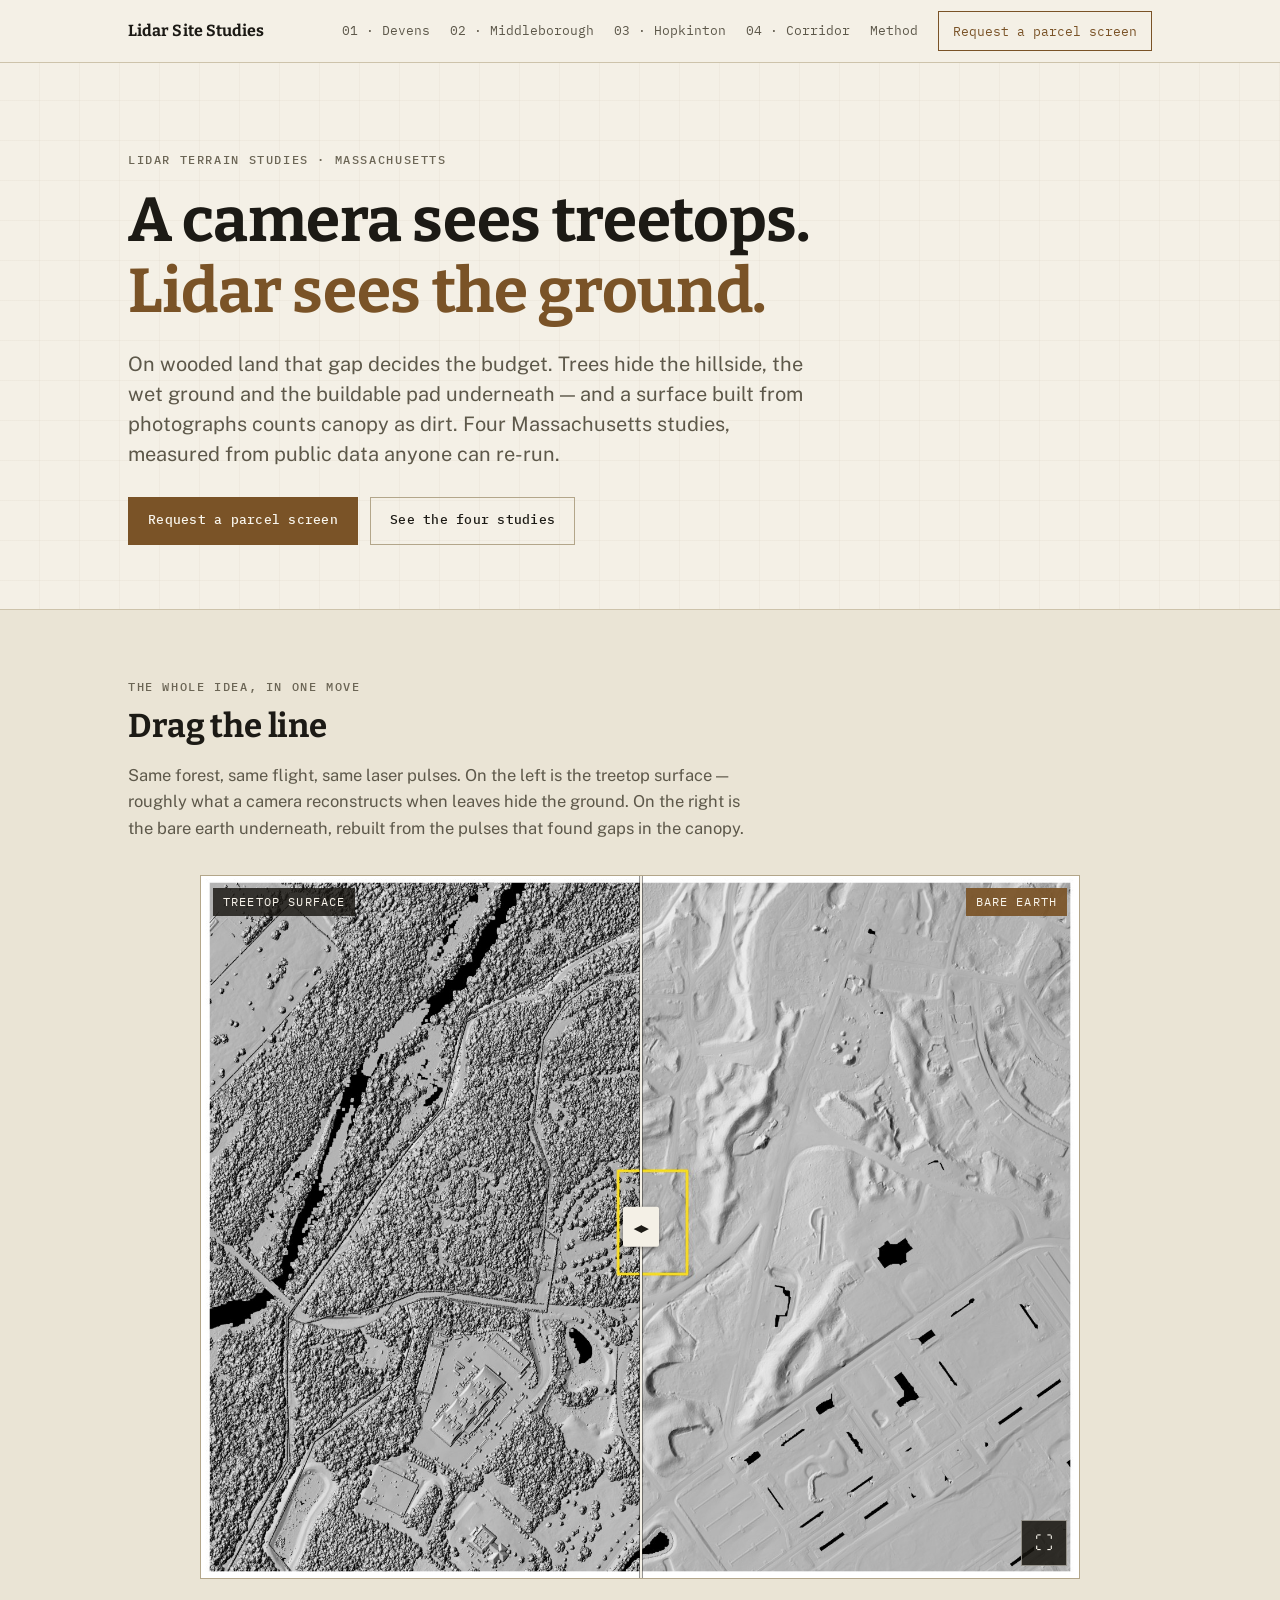
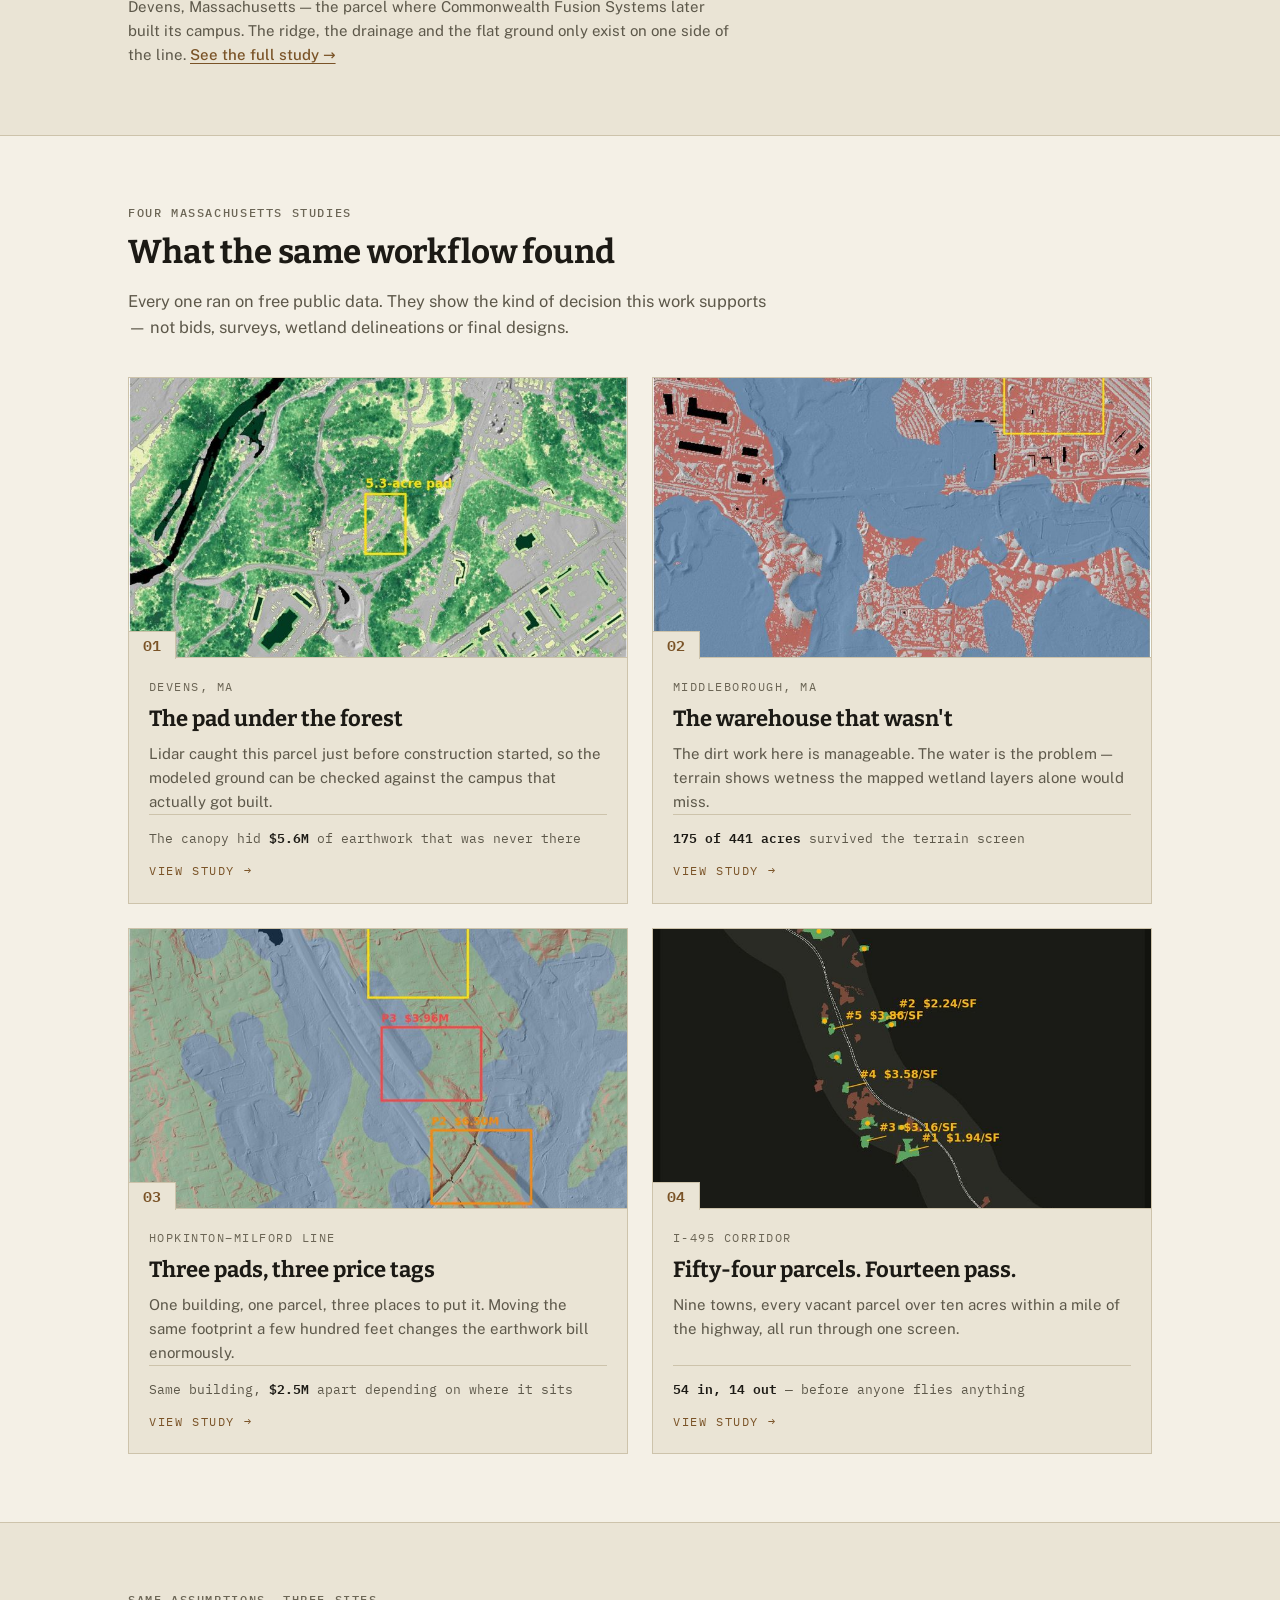
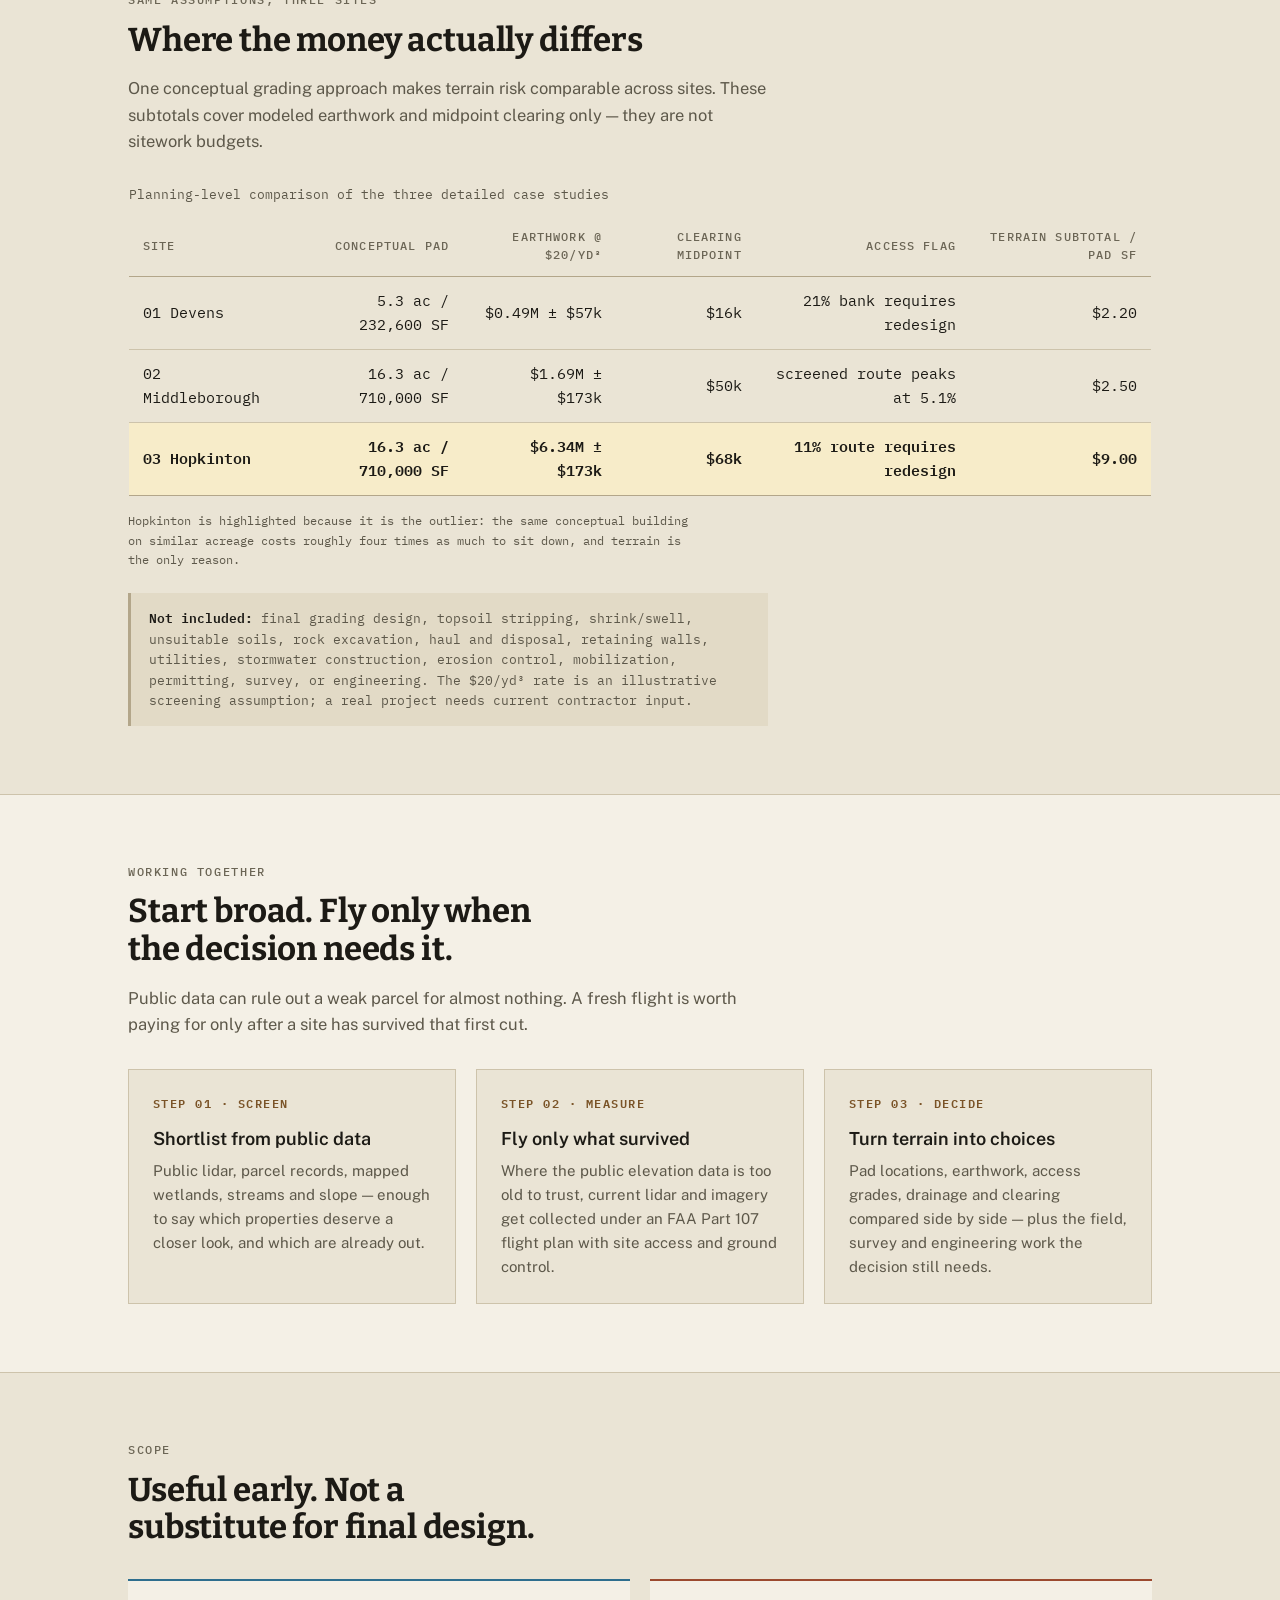
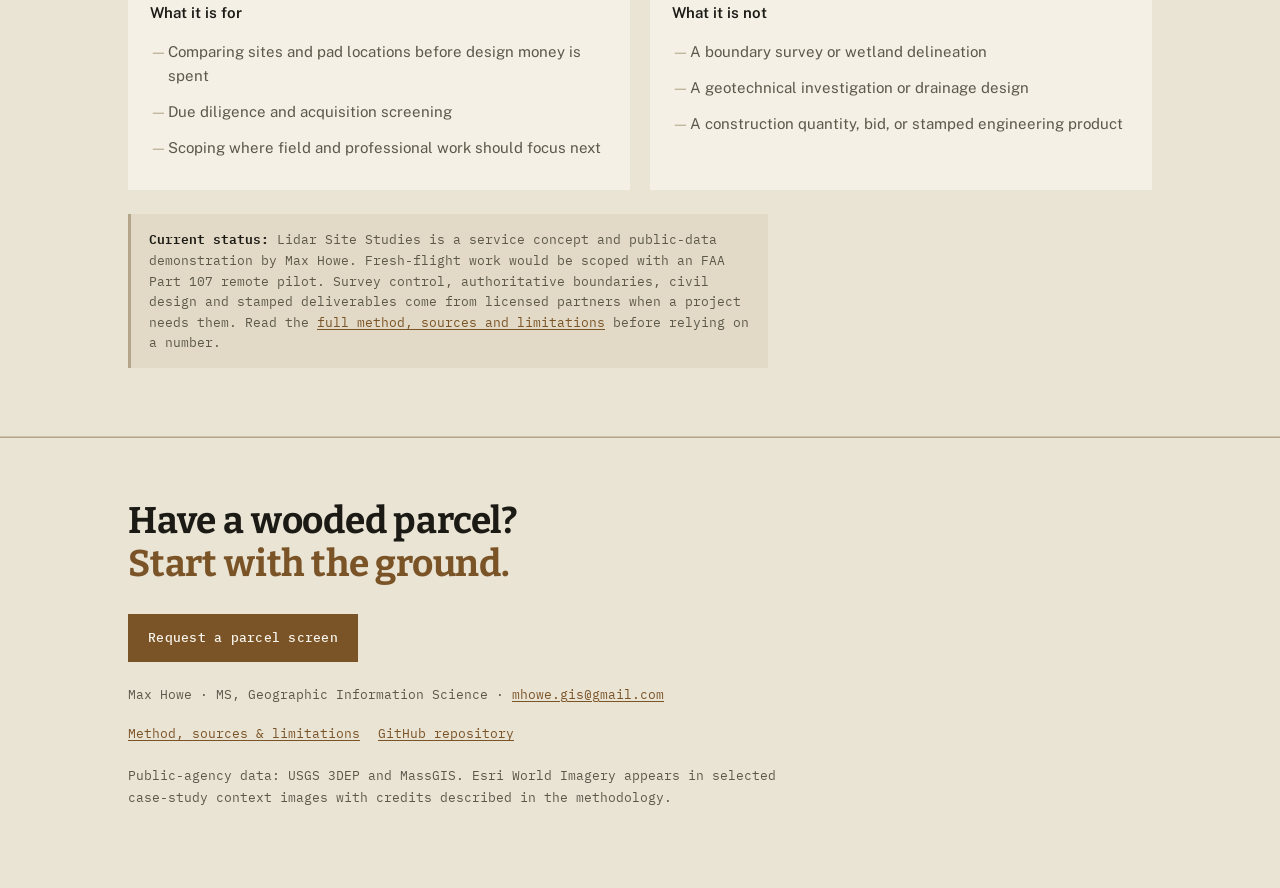
==== commit 25b99b9c: "Fix what the real webfonts exposed, and drop an unused weight Chromium in the sandbox does not use t" ====
--- a/index.html
+++ b/index.html
@@ -16,7 +16,7 @@
   <link rel="icon" href="data:image/svg+xml,%3Csvg xmlns='http://www.w3.org/2000/svg' viewBox='0 0 100 100'%3E%3Ctext y='.9em' font-size='90'%3E%E2%9B%B0%EF%B8%8F%3C/text%3E%3C/svg%3E">
   <link rel="preconnect" href="https://fonts.googleapis.com">
   <link rel="preconnect" href="https://fonts.gstatic.com" crossorigin>
-  <link href="https://fonts.googleapis.com/css2?family=Bitter:wght@600;700&family=IBM+Plex+Mono:wght@400;500;600&family=Public+Sans:wght@400;500;600&display=swap" rel="stylesheet">
+  <link href="https://fonts.googleapis.com/css2?family=Bitter:wght@700&family=IBM+Plex+Mono:wght@400;500;600&family=Public+Sans:wght@400;500;600&display=swap" rel="stylesheet">
   <link rel="stylesheet" href="site.css">
   <script type="application/ld+json">
   {
@@ -180,7 +180,7 @@
 
   <footer>
     <div class="wrap">
-      <p class="cta">Have a wooded parcel? <span>Start with the ground.</span></p>
+      <p class="cta">Have a wooded parcel?<br><span>Start with the ground.</span></p>
       <div class="hero-actions"><a class="button" href="mailto:mhowe.gis@gmail.com?subject=Lidar%20Site%20Studies%20parcel%20screen">Request a parcel screen</a></div>
       <p class="contact">Max Howe · MS, Geographic Information Science · <a href="mailto:mhowe.gis@gmail.com">mhowe.gis@gmail.com</a></p>
       <div class="footer-links"><a href="methodology.html">Method, sources &amp; limitations</a><a href="https://github.com/mapzimus/ground-truth">GitHub repository</a></div>
--- a/site.css
+++ b/site.css
@@ -1244,8 +1244,11 @@
   background: var(--paper-2);
 }
 
+/* Like h1, this is a safety net, not the break: the lines are authored with
+   <br>. It has to clear the longest of them ("The newest free lidar here was
+   flown in 2021.", 45ch) or it re-wraps and orphans a word. */
 footer .cta {
-  max-width: 24ch;
+  max-width: 46ch;
   font-family: var(--display);
   font-size: clamp(25px, 3.4vw, 37px);
   font-weight: 700;
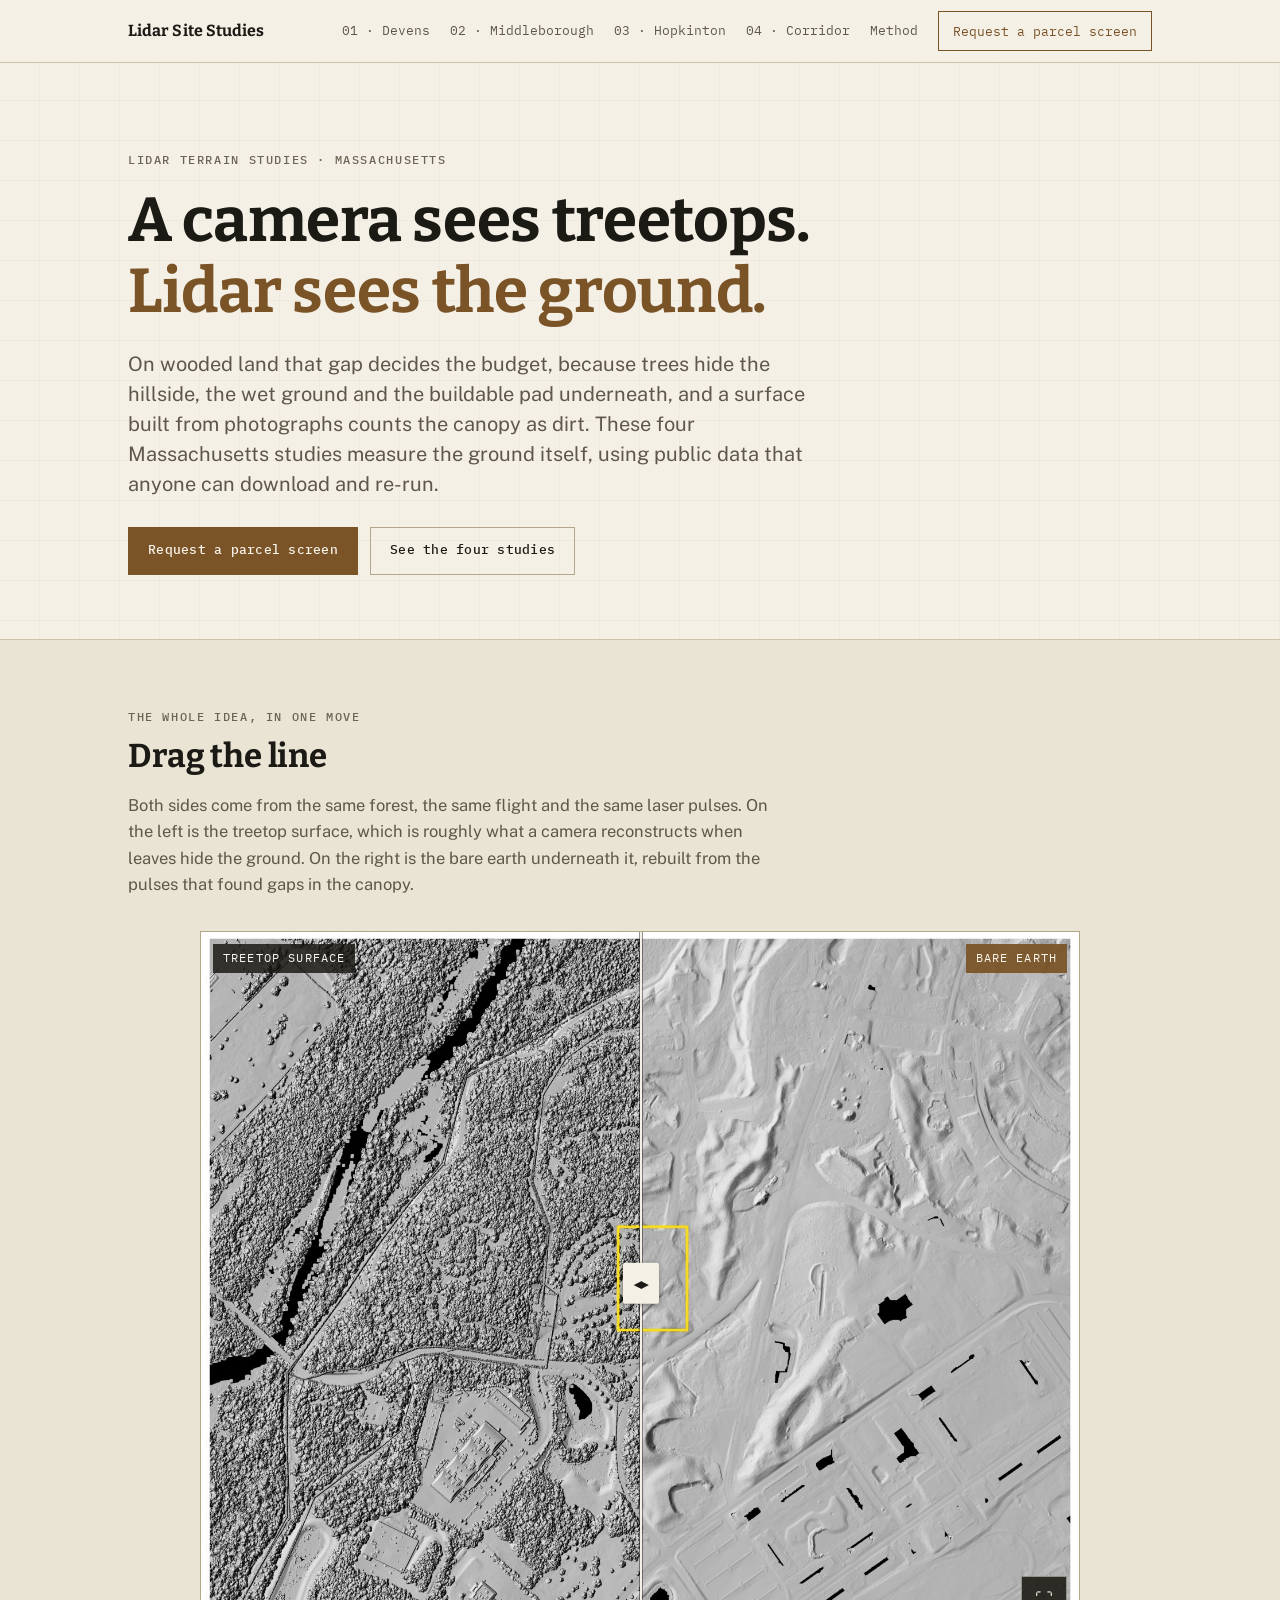
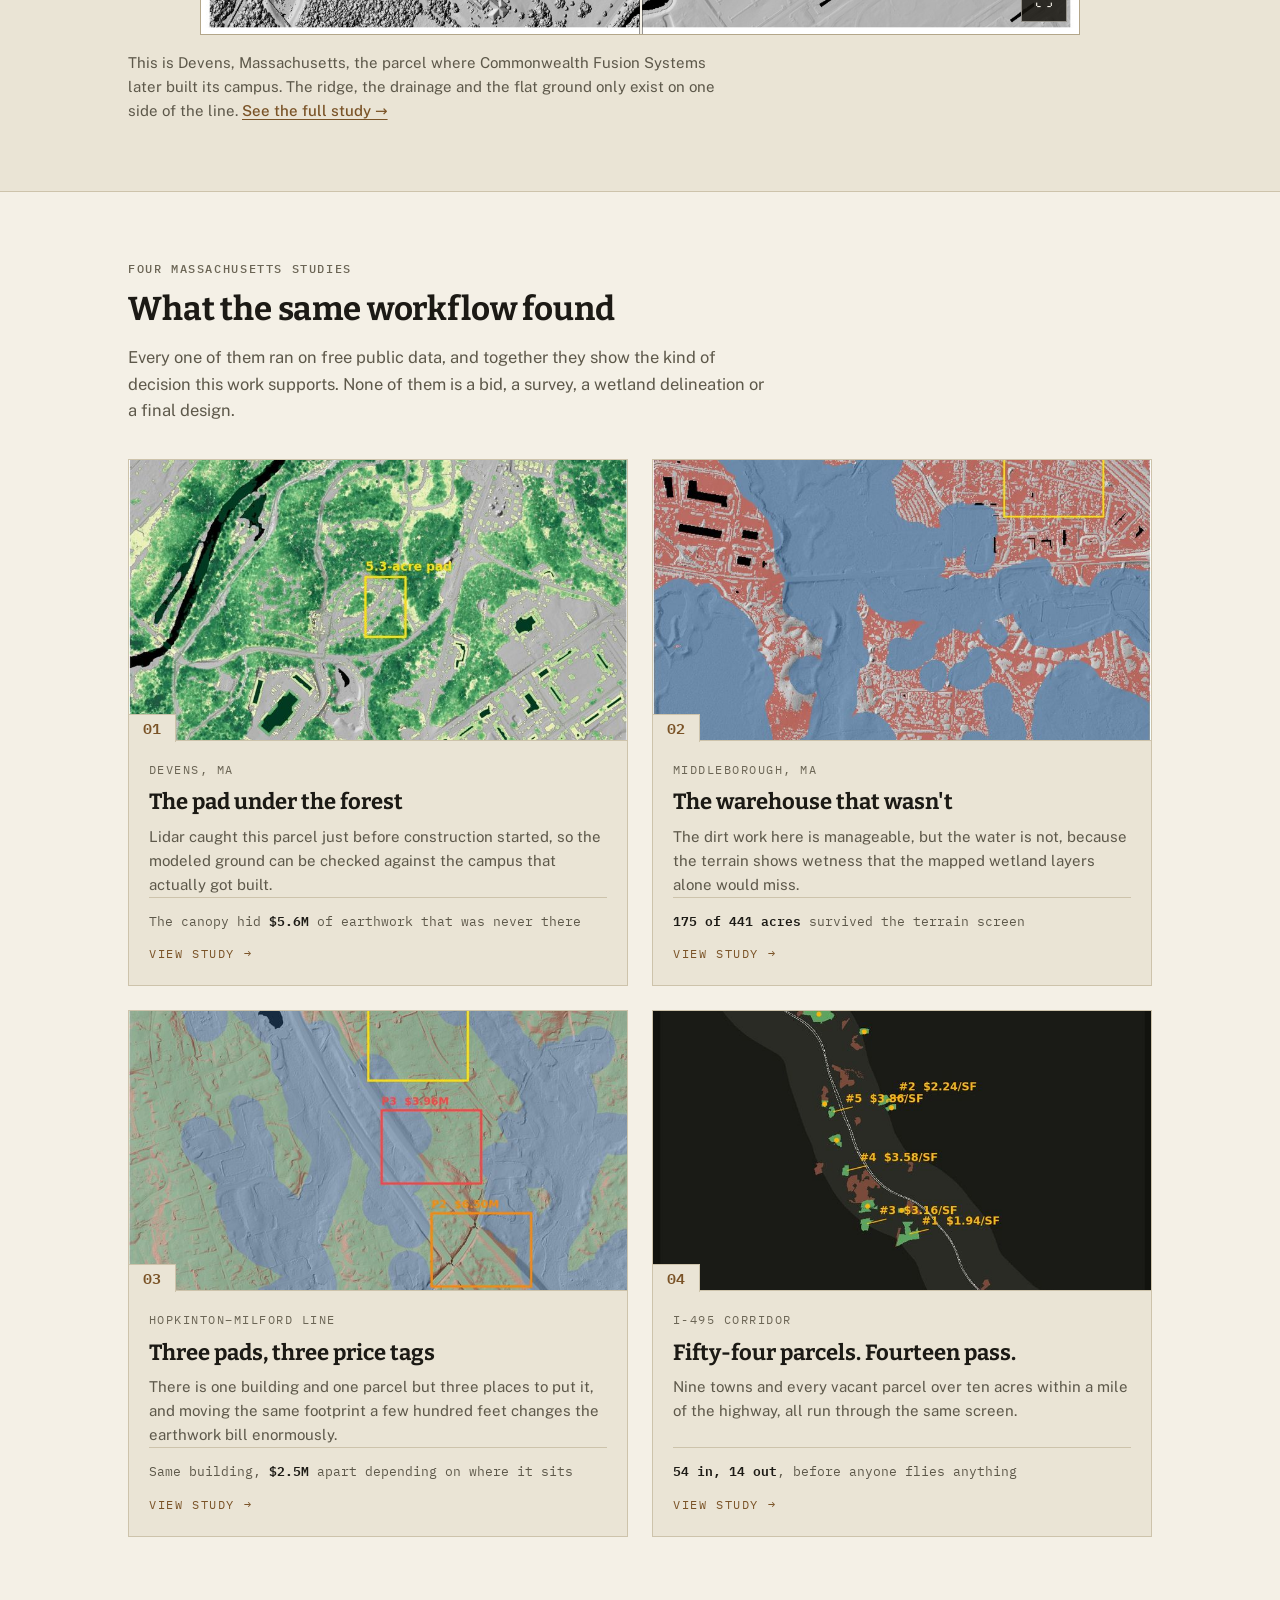
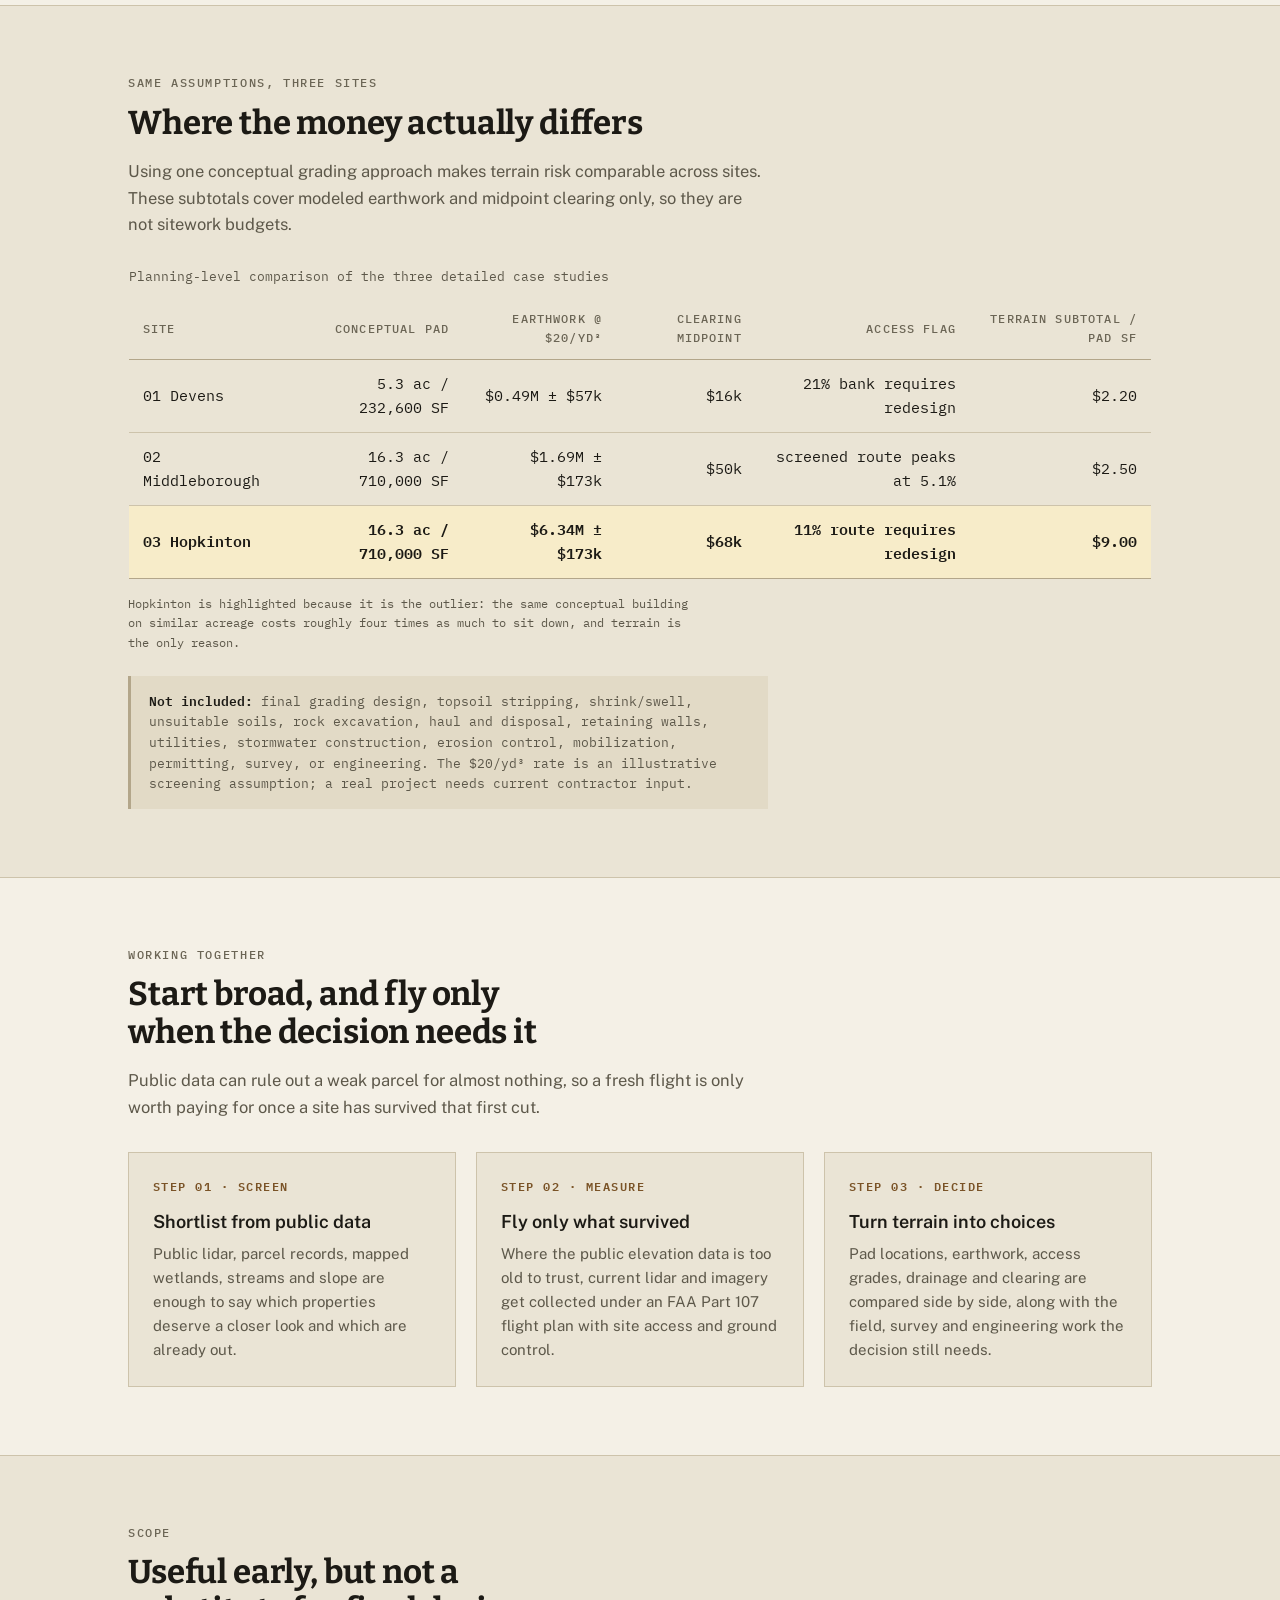
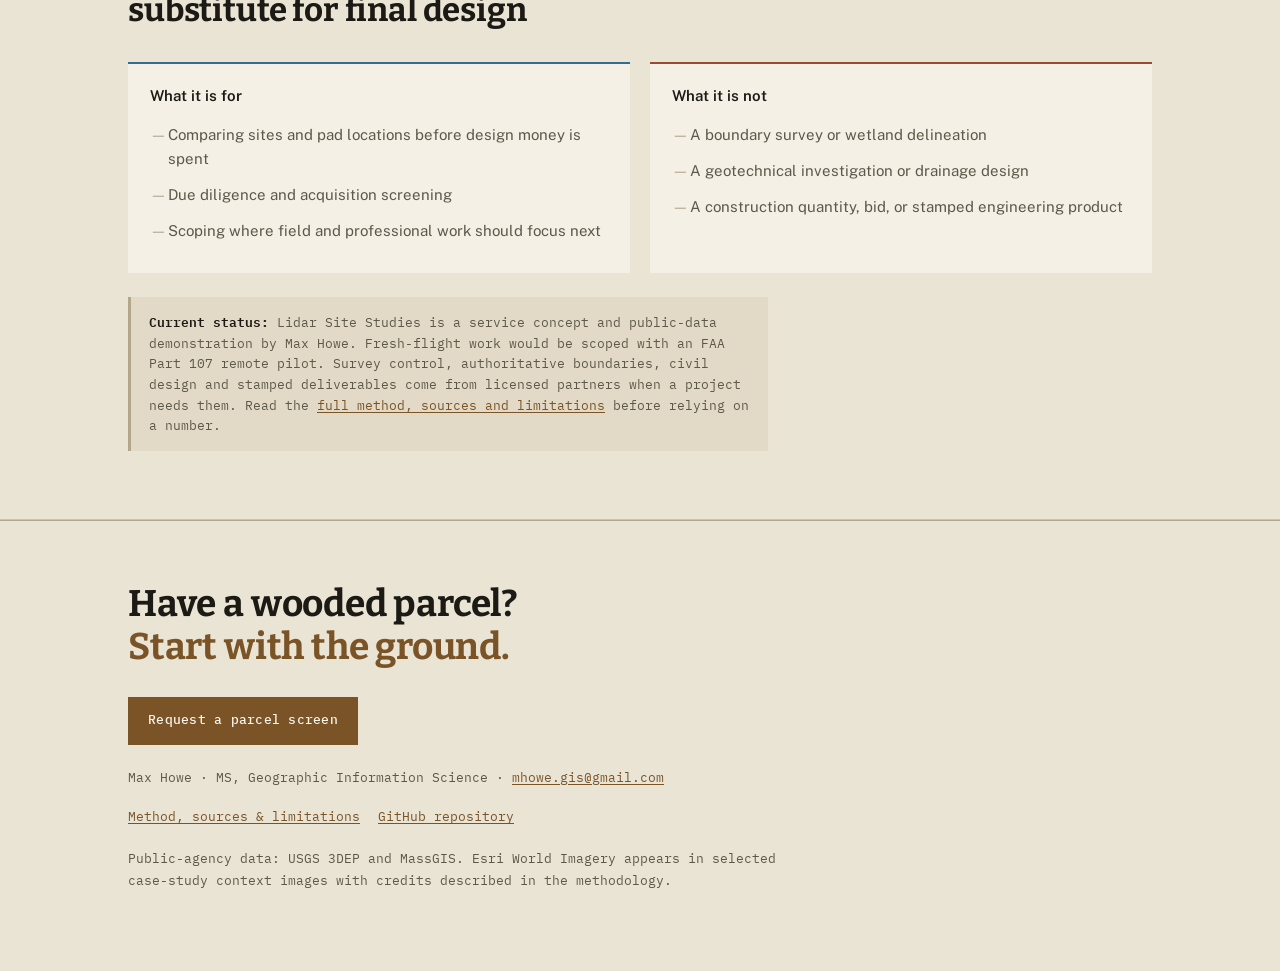
==== commit 34f64731: "Rewrite the site copy out of the em-dash-and-fragment register The prose had picked up two habits th" ====
--- a/index.html
+++ b/index.html
@@ -51,7 +51,7 @@
     <div class="wrap">
       <div class="kicker">Lidar terrain studies · Massachusetts</div>
       <h1>A camera sees treetops.<br><span>Lidar sees the ground.</span></h1>
-      <p class="lede">On wooded land that gap decides the budget. Trees hide the hillside, the wet ground and the buildable pad underneath — and a surface built from photographs counts canopy as dirt. Four Massachusetts studies, measured from public data anyone can re-run.</p>
+      <p class="lede">On wooded land that gap decides the budget, because trees hide the hillside, the wet ground and the buildable pad underneath, and a surface built from photographs counts the canopy as dirt. These four Massachusetts studies measure the ground itself, using public data that anyone can download and re-run.</p>
       <div class="hero-actions">
         <a class="button" href="mailto:mhowe.gis@gmail.com?subject=Lidar%20Site%20Studies%20parcel%20screen">Request a parcel screen</a>
         <a class="button secondary" href="#cases">See the four studies</a>
@@ -64,7 +64,7 @@
       <div class="wrap">
         <div class="kicker">The whole idea, in one move</div>
         <h2>Drag the line</h2>
-        <p class="section-intro">Same forest, same flight, same laser pulses. On the left is the treetop surface — roughly what a camera reconstructs when leaves hide the ground. On the right is the bare earth underneath, rebuilt from the pulses that found gaps in the canopy.</p>
+        <p class="section-intro">Both sides come from the same forest, the same flight and the same laser pulses. On the left is the treetop surface, which is roughly what a camera reconstructs when leaves hide the ground. On the right is the bare earth underneath it, rebuilt from the pulses that found gaps in the canopy.</p>
         <div class="swipe" style="--focus:51% 49%">
           <div class="stage">
             <img src="assets/hs_dtm.jpg" alt="Bare-earth lidar hillshade of the Devens parcel" width="1530" height="1230">
@@ -75,7 +75,7 @@
           <div class="tag right">BARE EARTH</div>
           <button class="fsbtn" type="button" aria-label="Toggle fullscreen">⛶</button>
         </div>
-        <p class="proof-caption">Devens, Massachusetts — the parcel where Commonwealth Fusion Systems later built its campus. The ridge, the drainage and the flat ground only exist on one side of the line. <a href="devens.html">See the full study →</a></p>
+        <p class="proof-caption">This is Devens, Massachusetts, the parcel where Commonwealth Fusion Systems later built its campus. The ridge, the drainage and the flat ground only exist on one side of the line. <a href="devens.html">See the full study →</a></p>
       </div>
     </section>
 
@@ -83,7 +83,7 @@
       <div class="wrap">
         <div class="kicker">Four Massachusetts studies</div>
         <h2>What the same workflow found</h2>
-        <p class="section-intro">Every one ran on free public data. They show the kind of decision this work supports — not bids, surveys, wetland delineations or final designs.</p>
+        <p class="section-intro">Every one of them ran on free public data, and together they show the kind of decision this work supports. None of them is a bid, a survey, a wetland delineation or a final design.</p>
         <div class="case-grid">
           <a class="card" href="devens.html">
             <div class="thumb"><img src="assets/card_devens.jpg" alt="Canopy height model of the Devens parcel, showing trees the ground survey has to see through" loading="lazy" width="800" height="450"><span class="plate">01</span></div>
@@ -91,15 +91,15 @@
           </a>
           <a class="card" href="middleboro.html">
             <div class="thumb"><img src="assets/card_middleboro.jpg" alt="Wetland-risk map of the Middleborough site, comparing mapped wetlands with terrain that tests wet" loading="lazy" width="800" height="450"><span class="plate">02</span></div>
-            <div class="body"><div class="num">Middleborough, MA</div><h3>The warehouse that wasn't</h3><p>The dirt work here is manageable. The water is the problem — terrain shows wetness the mapped wetland layers alone would miss.</p><div class="statline"><b>175 of 441 acres</b> survived the terrain screen</div><div class="go">VIEW STUDY →</div></div>
+            <div class="body"><div class="num">Middleborough, MA</div><h3>The warehouse that wasn't</h3><p>The dirt work here is manageable, but the water is not, because the terrain shows wetness that the mapped wetland layers alone would miss.</p><div class="statline"><b>175 of 441 acres</b> survived the terrain screen</div><div class="go">VIEW STUDY →</div></div>
           </a>
           <a class="card" href="hopkinton.html">
             <div class="thumb"><img src="assets/card_hopkinton.jpg" alt="Three candidate warehouse pads on the Hopkinton parcel, each labelled with its earthwork cost" loading="lazy" width="800" height="450"><span class="plate">03</span></div>
-            <div class="body"><div class="num">Hopkinton–Milford line</div><h3>Three pads, three price tags</h3><p>One building, one parcel, three places to put it. Moving the same footprint a few hundred feet changes the earthwork bill enormously.</p><div class="statline">Same building, <b>$2.5M</b> apart depending on where it sits</div><div class="go">VIEW STUDY →</div></div>
+            <div class="body"><div class="num">Hopkinton–Milford line</div><h3>Three pads, three price tags</h3><p>There is one building and one parcel but three places to put it, and moving the same footprint a few hundred feet changes the earthwork bill enormously.</p><div class="statline">Same building, <b>$2.5M</b> apart depending on where it sits</div><div class="go">VIEW STUDY →</div></div>
           </a>
           <a class="card" href="p04.html">
             <div class="thumb"><img src="assets/card_p04.jpg" alt="I-495 corridor map with the fourteen parcels that passed the screen in green" loading="lazy" width="800" height="450"><span class="plate">04</span></div>
-            <div class="body"><div class="num">I-495 corridor</div><h3>Fifty-four parcels. Fourteen pass.</h3><p>Nine towns, every vacant parcel over ten acres within a mile of the highway, all run through one screen.</p><div class="statline"><b>54 in, 14 out</b> — before anyone flies anything</div><div class="go">VIEW STUDY →</div></div>
+            <div class="body"><div class="num">I-495 corridor</div><h3>Fifty-four parcels. Fourteen pass.</h3><p>Nine towns and every vacant parcel over ten acres within a mile of the highway, all run through the same screen.</p><div class="statline"><b>54 in, 14 out</b>, before anyone flies anything</div><div class="go">VIEW STUDY →</div></div>
           </a>
         </div>
       </div>
@@ -109,7 +109,7 @@
       <div class="wrap">
         <div class="kicker">Same assumptions, three sites</div>
         <h2>Where the money actually differs</h2>
-        <p class="section-intro">One conceptual grading approach makes terrain risk comparable across sites. These subtotals cover modeled earthwork and midpoint clearing only — they are not sitework budgets.</p>
+        <p class="section-intro">Using one conceptual grading approach makes terrain risk comparable across sites. These subtotals cover modeled earthwork and midpoint clearing only, so they are not sitework budgets.</p>
         <div class="tablewrap" data-label="Comparison of the three detailed case studies">
           <table>
             <caption>Planning-level comparison of the three detailed case studies</caption>
@@ -129,13 +129,13 @@
     <section id="services">
       <div class="wrap">
         <div class="kicker">Working together</div>
-        <h2>Start broad. Fly only when the decision needs it.</h2>
-        <p class="section-intro">Public data can rule out a weak parcel for almost nothing. A fresh flight is worth paying for only after a site has survived that first cut.</p>
+        <h2>Start broad, and fly only when the decision needs it</h2>
+        <p class="section-intro">Public data can rule out a weak parcel for almost nothing, so a fresh flight is only worth paying for once a site has survived that first cut.</p>
         <div class="service-grid">
           <article class="service">
             <span class="num">Step 01 · Screen</span>
             <h3>Shortlist from public data</h3>
-            <p>Public lidar, parcel records, mapped wetlands, streams and slope — enough to say which properties deserve a closer look, and which are already out.</p>
+            <p>Public lidar, parcel records, mapped wetlands, streams and slope are enough to say which properties deserve a closer look and which are already out.</p>
           </article>
           <article class="service">
             <span class="num">Step 02 · Measure</span>
@@ -145,7 +145,7 @@
           <article class="service">
             <span class="num">Step 03 · Decide</span>
             <h3>Turn terrain into choices</h3>
-            <p>Pad locations, earthwork, access grades, drainage and clearing compared side by side — plus the field, survey and engineering work the decision still needs.</p>
+            <p>Pad locations, earthwork, access grades, drainage and clearing are compared side by side, along with the field, survey and engineering work the decision still needs.</p>
           </article>
         </div>
       </div>
@@ -154,7 +154,7 @@
     <section class="raised">
       <div class="wrap">
         <div class="kicker">Scope</div>
-        <h2>Useful early. Not a substitute for final design.</h2>
+        <h2>Useful early, but not a substitute for final design</h2>
         <div class="scope-grid">
           <article class="scope-col yes">
             <h3>What it is for</h3>
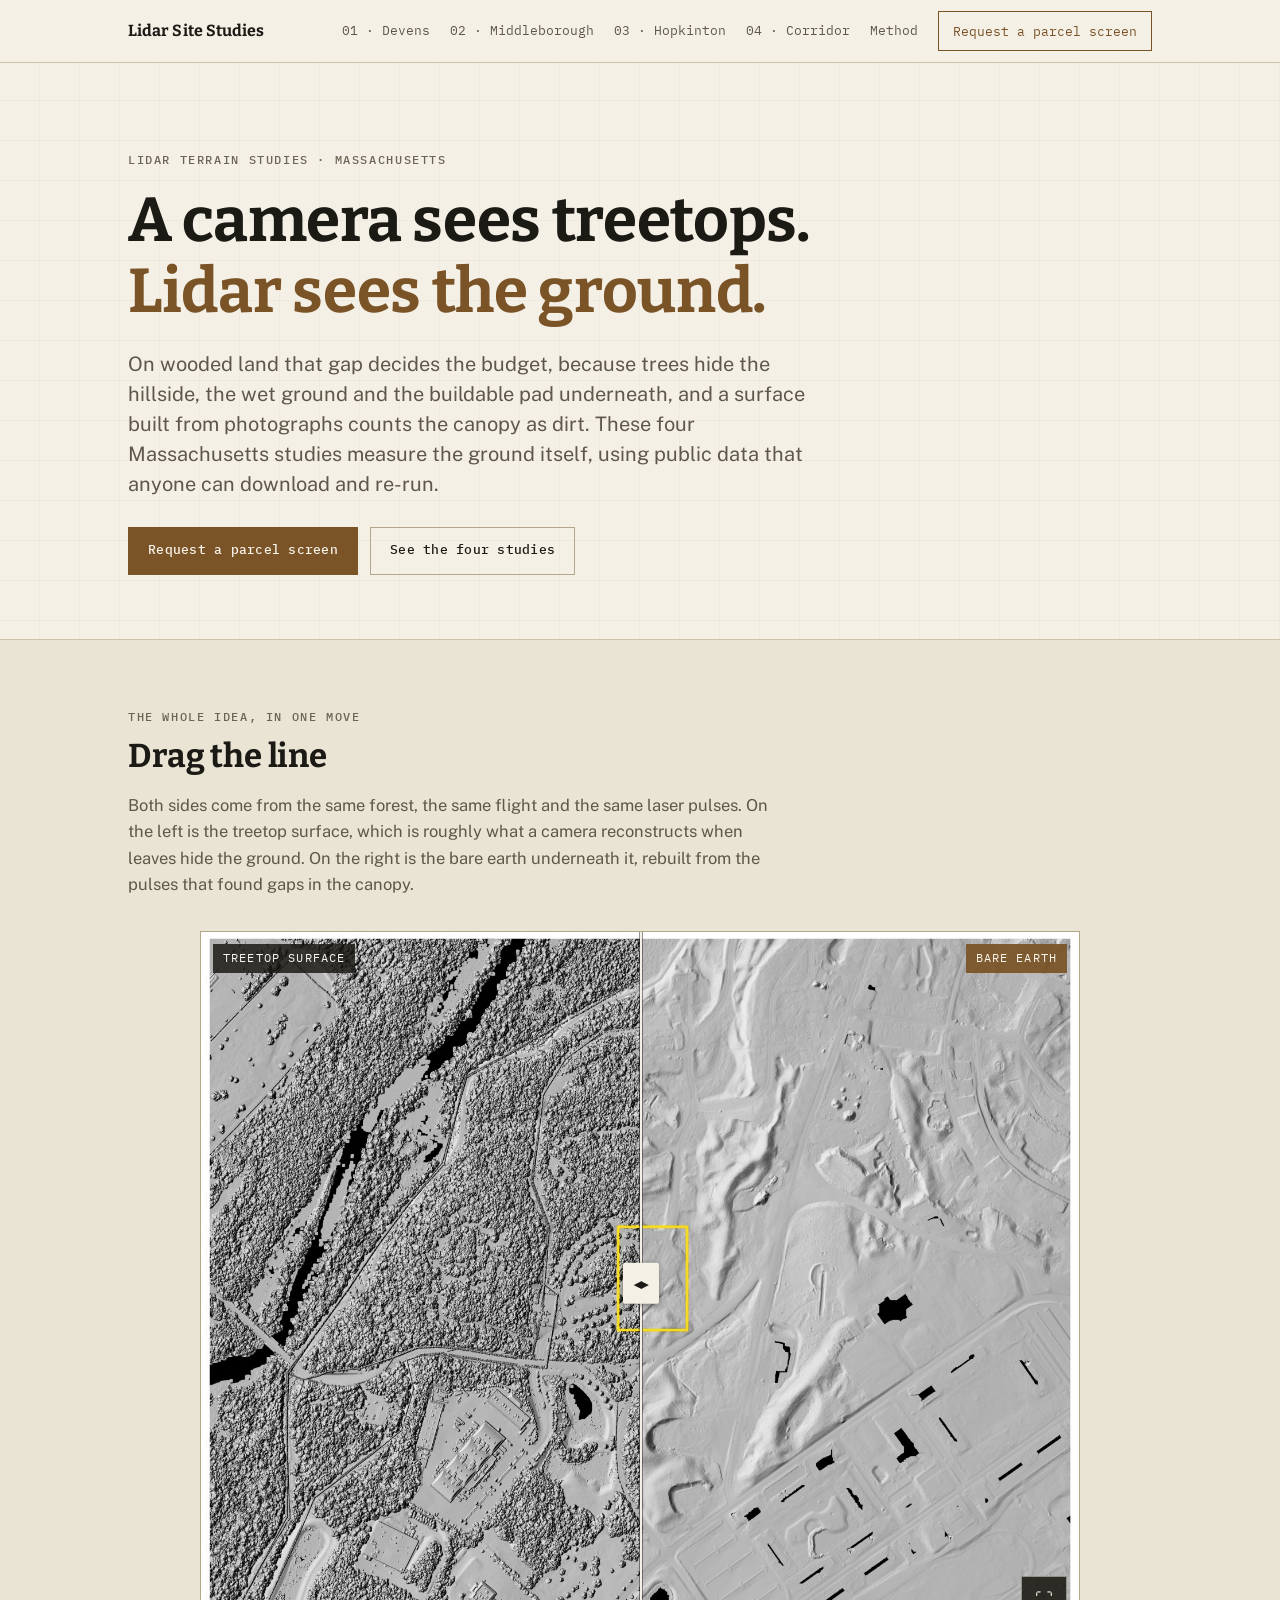
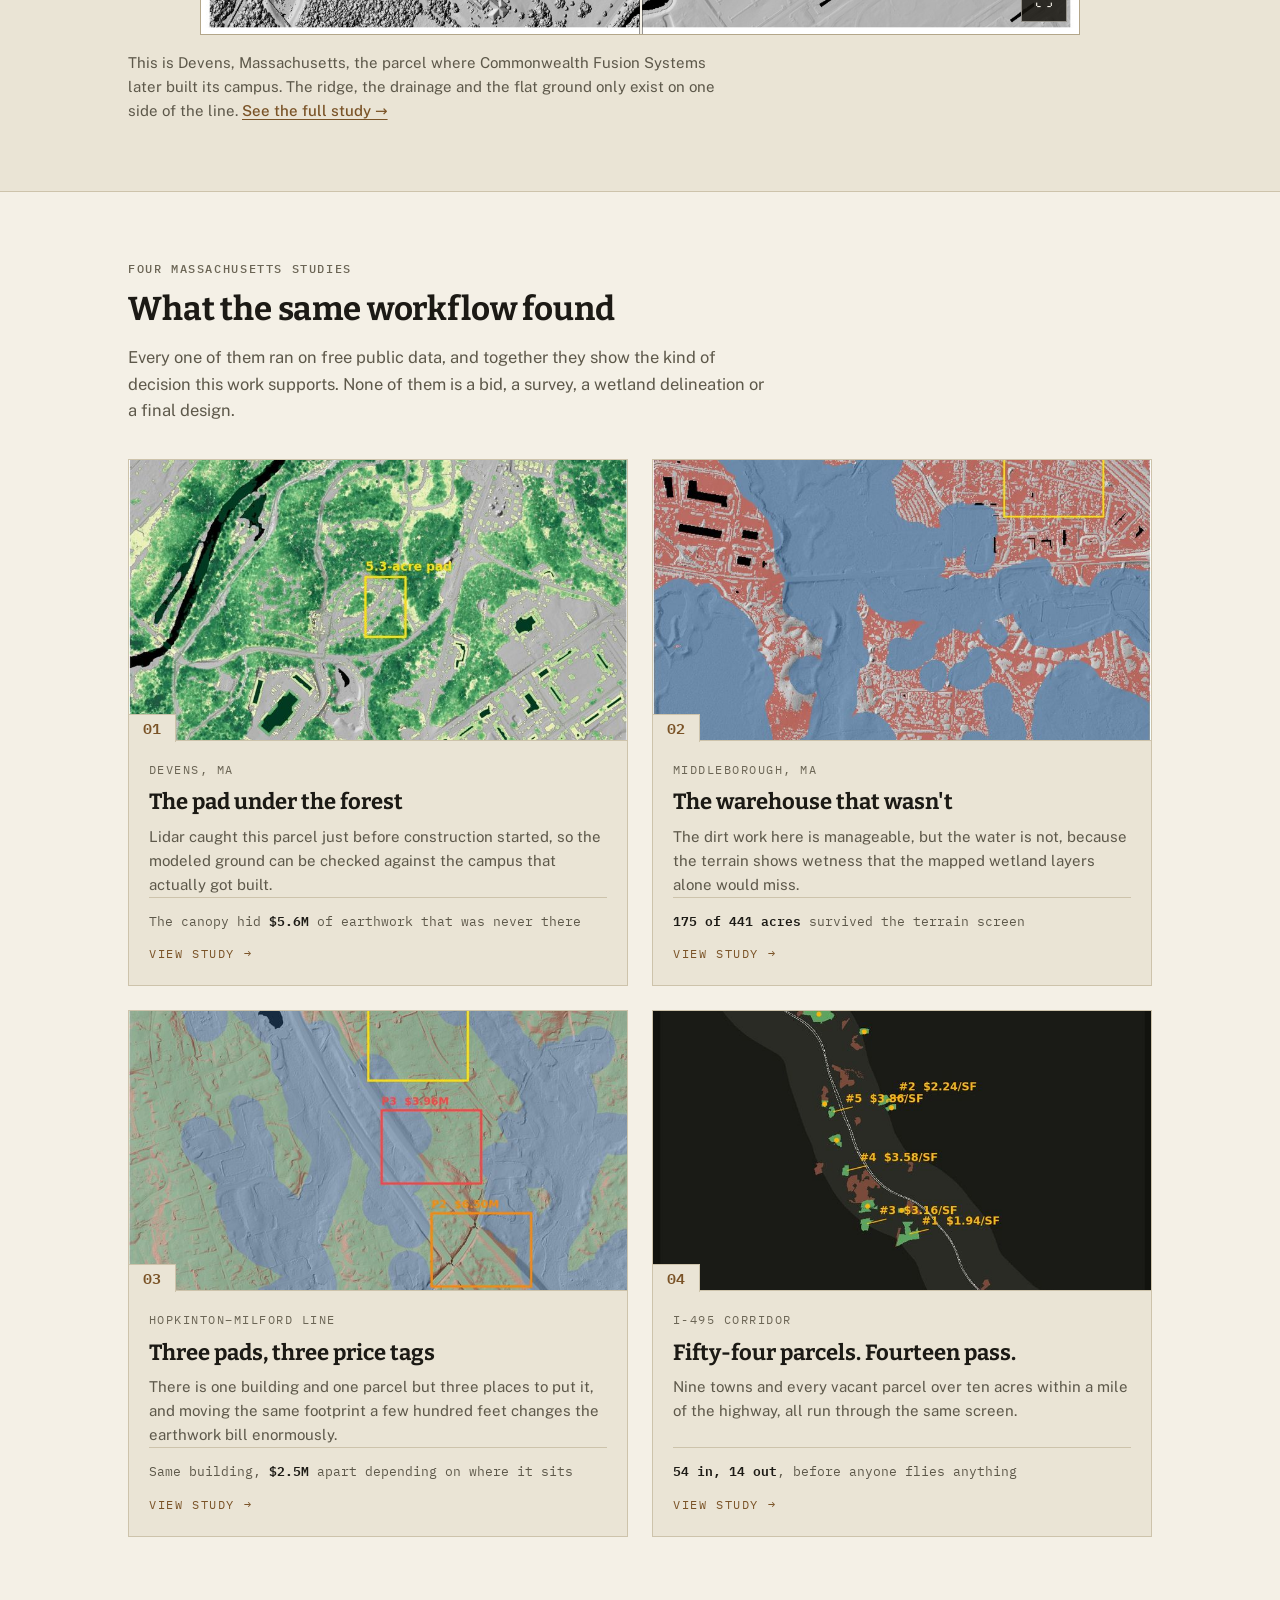
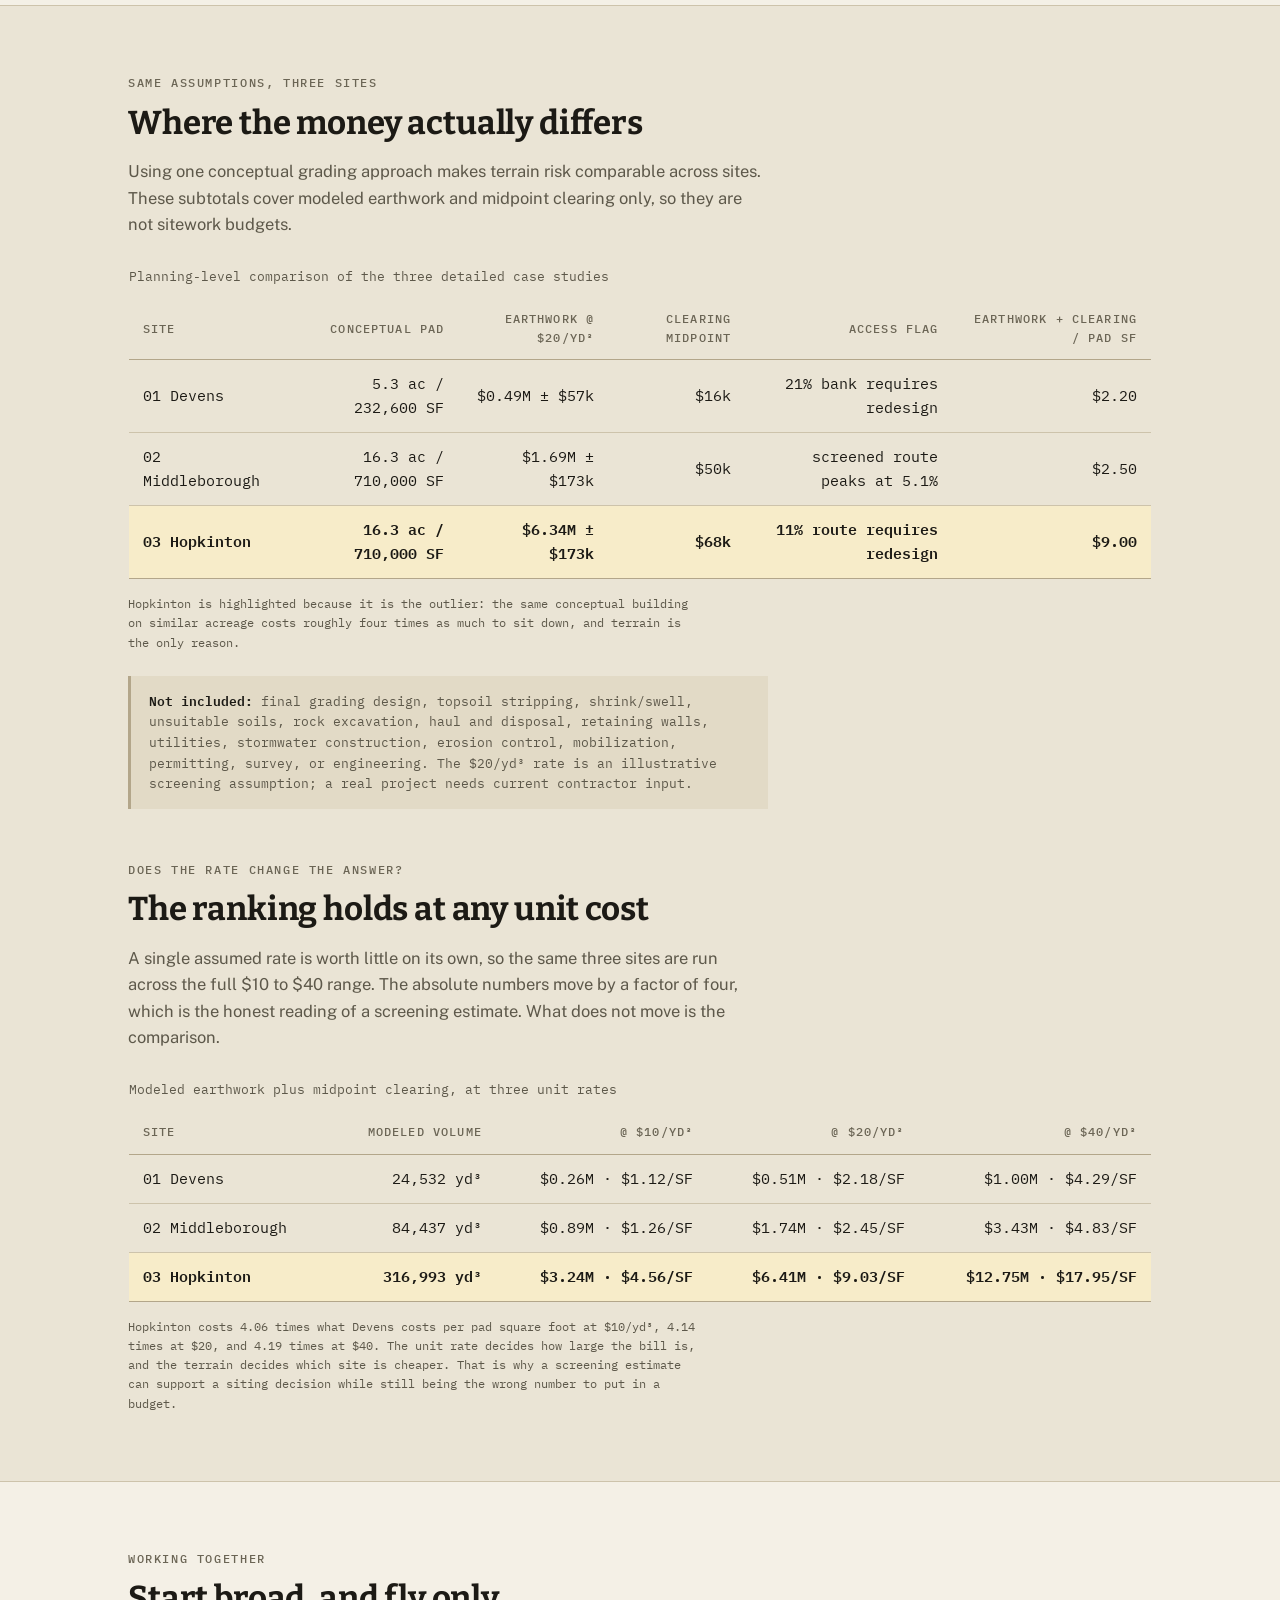
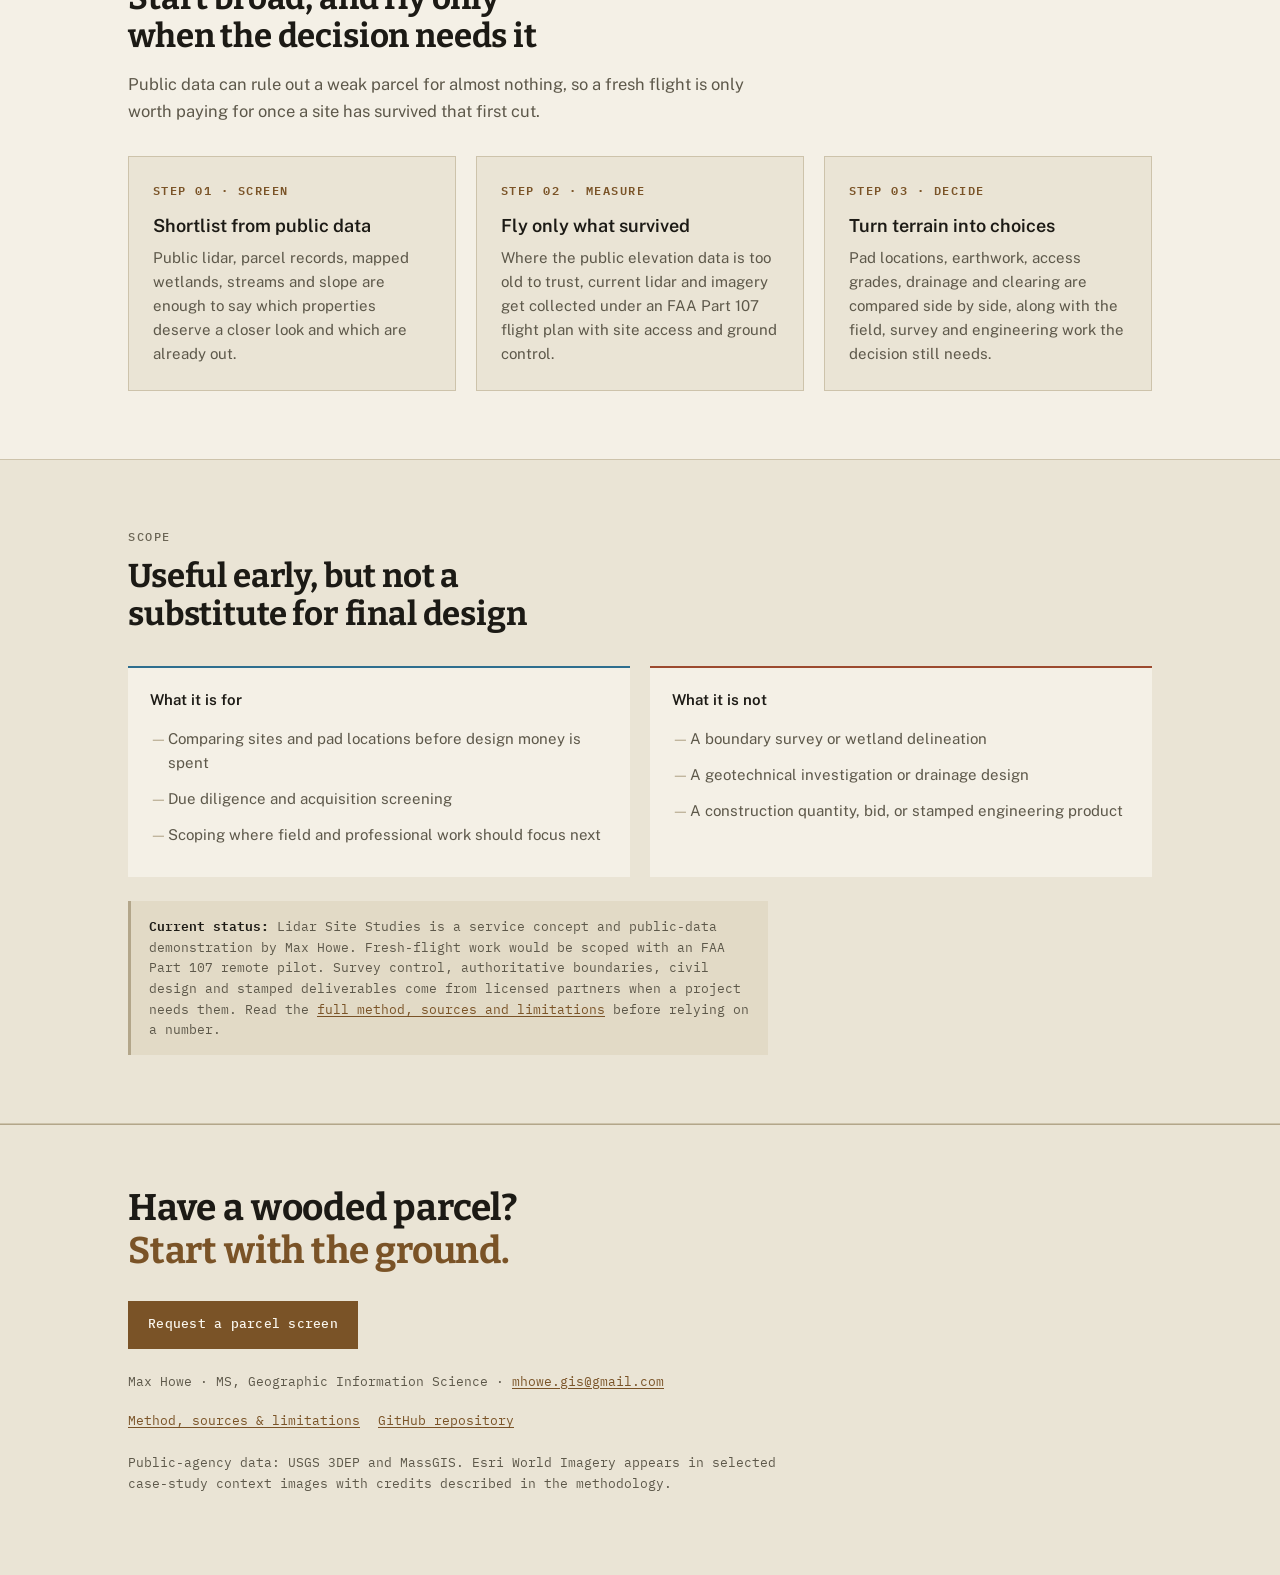
==== commit 5fdc387d: "Answer the questions a reader would ask of the numbers Five gaps where the presentation was stronger" ====
--- a/index.html
+++ b/index.html
@@ -113,7 +113,7 @@
         <div class="tablewrap" data-label="Comparison of the three detailed case studies">
           <table>
             <caption>Planning-level comparison of the three detailed case studies</caption>
-            <thead><tr><th scope="col">Site</th><th scope="col">Conceptual pad</th><th scope="col">Earthwork @ $20/yd³</th><th scope="col">Clearing midpoint</th><th scope="col">Access flag</th><th scope="col">Terrain subtotal / pad SF</th></tr></thead>
+            <thead><tr><th scope="col">Site</th><th scope="col">Conceptual pad</th><th scope="col">Earthwork @ $20/yd³</th><th scope="col">Clearing midpoint</th><th scope="col">Access flag</th><th scope="col">Earthwork + clearing / pad SF</th></tr></thead>
             <tbody>
               <tr><td>01 Devens</td><td>5.3 ac / 232,600 SF</td><td>$0.49M ± $57k</td><td>$16k</td><td>21% bank requires redesign</td><td>$2.20</td></tr>
               <tr><td>02 Middleborough</td><td>16.3 ac / 710,000 SF</td><td>$1.69M ± $173k</td><td>$50k</td><td>screened route peaks at 5.1%</td><td>$2.50</td></tr>
@@ -123,6 +123,22 @@
         </div>
         <p class="table-foot">Hopkinton is highlighted because it is the outlier: the same conceptual building on similar acreage costs roughly four times as much to sit down, and terrain is the only reason.</p>
         <p class="scope-note"><strong>Not included:</strong> final grading design, topsoil stripping, shrink/swell, unsuitable soils, rock excavation, haul and disposal, retaining walls, utilities, stormwater construction, erosion control, mobilization, permitting, survey, or engineering. The $20/yd³ rate is an illustrative screening assumption; a real project needs current contractor input.</p>
+
+        <div class="kicker" style="margin-top:52px">Does the rate change the answer?</div>
+        <h2>The ranking holds at any unit cost</h2>
+        <p class="section-intro">A single assumed rate is worth little on its own, so the same three sites are run across the full $10 to $40 range. The absolute numbers move by a factor of four, which is the honest reading of a screening estimate. What does not move is the comparison.</p>
+        <div class="tablewrap" data-label="Earthwork and clearing across the unit-cost range">
+          <table>
+            <caption>Modeled earthwork plus midpoint clearing, at three unit rates</caption>
+            <thead><tr><th scope="col">Site</th><th scope="col">Modeled volume</th><th scope="col">@ $10/yd³</th><th scope="col">@ $20/yd³</th><th scope="col">@ $40/yd³</th></tr></thead>
+            <tbody>
+              <tr><td>01 Devens</td><td>24,532 yd³</td><td>$0.26M · $1.12/SF</td><td>$0.51M · $2.18/SF</td><td>$1.00M · $4.29/SF</td></tr>
+              <tr><td>02 Middleborough</td><td>84,437 yd³</td><td>$0.89M · $1.26/SF</td><td>$1.74M · $2.45/SF</td><td>$3.43M · $4.83/SF</td></tr>
+              <tr class="ours"><td>03 Hopkinton</td><td>316,993 yd³</td><td>$3.24M · $4.56/SF</td><td>$6.41M · $9.03/SF</td><td>$12.75M · $17.95/SF</td></tr>
+            </tbody>
+          </table>
+        </div>
+        <p class="table-foot">Hopkinton costs 4.06 times what Devens costs per pad square foot at $10/yd³, 4.14 times at $20, and 4.19 times at $40. The unit rate decides how large the bill is, and the terrain decides which site is cheaper. That is why a screening estimate can support a siting decision while still being the wrong number to put in a budget.</p>
       </div>
     </section>
 
--- a/site.css
+++ b/site.css
@@ -1286,7 +1286,7 @@
   inset: 0;
   z-index: 100;
   display: none;
-  padding: 64px 20px 24px;
+  padding: 56px 12px 16px;
   align-items: center;
   justify-content: center;
   background: var(--scrim);
@@ -1303,14 +1303,74 @@
   flex-direction: column;
   align-items: center;
   justify-content: center;
-  gap: 12px;
+  gap: 10px;
+}
+
+/* The stage owns the gestures. Putting touch-action on the image instead means the
+   browser swallows the pinch before the handler sees it, which is what previously
+   left these maps stuck at fit-to-screen on a phone. */
+.lb-stage {
+  position: relative;
+  display: flex;
+  overflow: hidden;
+  width: 100%;
+  min-height: 0;
+  flex: 1;
+  align-items: center;
+  justify-content: center;
+  touch-action: none;
+  cursor: zoom-in;
+}
+
+.lb-stage.zoomed {
+  cursor: grab;
+}
+
+.lb-stage.zoomed:active {
+  cursor: grabbing;
 }
 
 .lightbox img {
-  max-width: 96vw;
-  max-height: 78vh;
+  max-width: 100%;
+  max-height: 100%;
   border: 1px solid rgba(249, 245, 236, 0.25);
-  touch-action: none;
+  object-fit: contain;
+  transform-origin: center center;
+  transition: transform 0.12s ease-out;
+  will-change: transform;
+  user-select: none;
+  -webkit-user-drag: none;
+}
+
+.lb-bar {
+  display: flex;
+  gap: 8px;
+  align-items: center;
+  flex: 0 0 auto;
+}
+
+.lb-bar button {
+  min-width: 44px;
+  min-height: 44px;
+  padding: 0 12px;
+  border: 1px solid rgba(249, 245, 236, 0.35);
+  background: transparent;
+  color: var(--on-accent);
+  font-family: var(--mono);
+  font-size: 15px;
+  cursor: pointer;
+}
+
+.lb-bar button:hover {
+  border-color: var(--on-accent);
+}
+
+.lb-level {
+  min-width: 5ch;
+  color: #ddd5c4;
+  font-family: var(--mono);
+  font-size: 13px;
+  text-align: center;
 }
 
 .lightbox .cap {
@@ -1482,4 +1542,8 @@
     scroll-behavior: auto !important;
     transition: none !important;
   }
-}
+
+  .lightbox img {
+    transition: none !important;
+  }
+}
